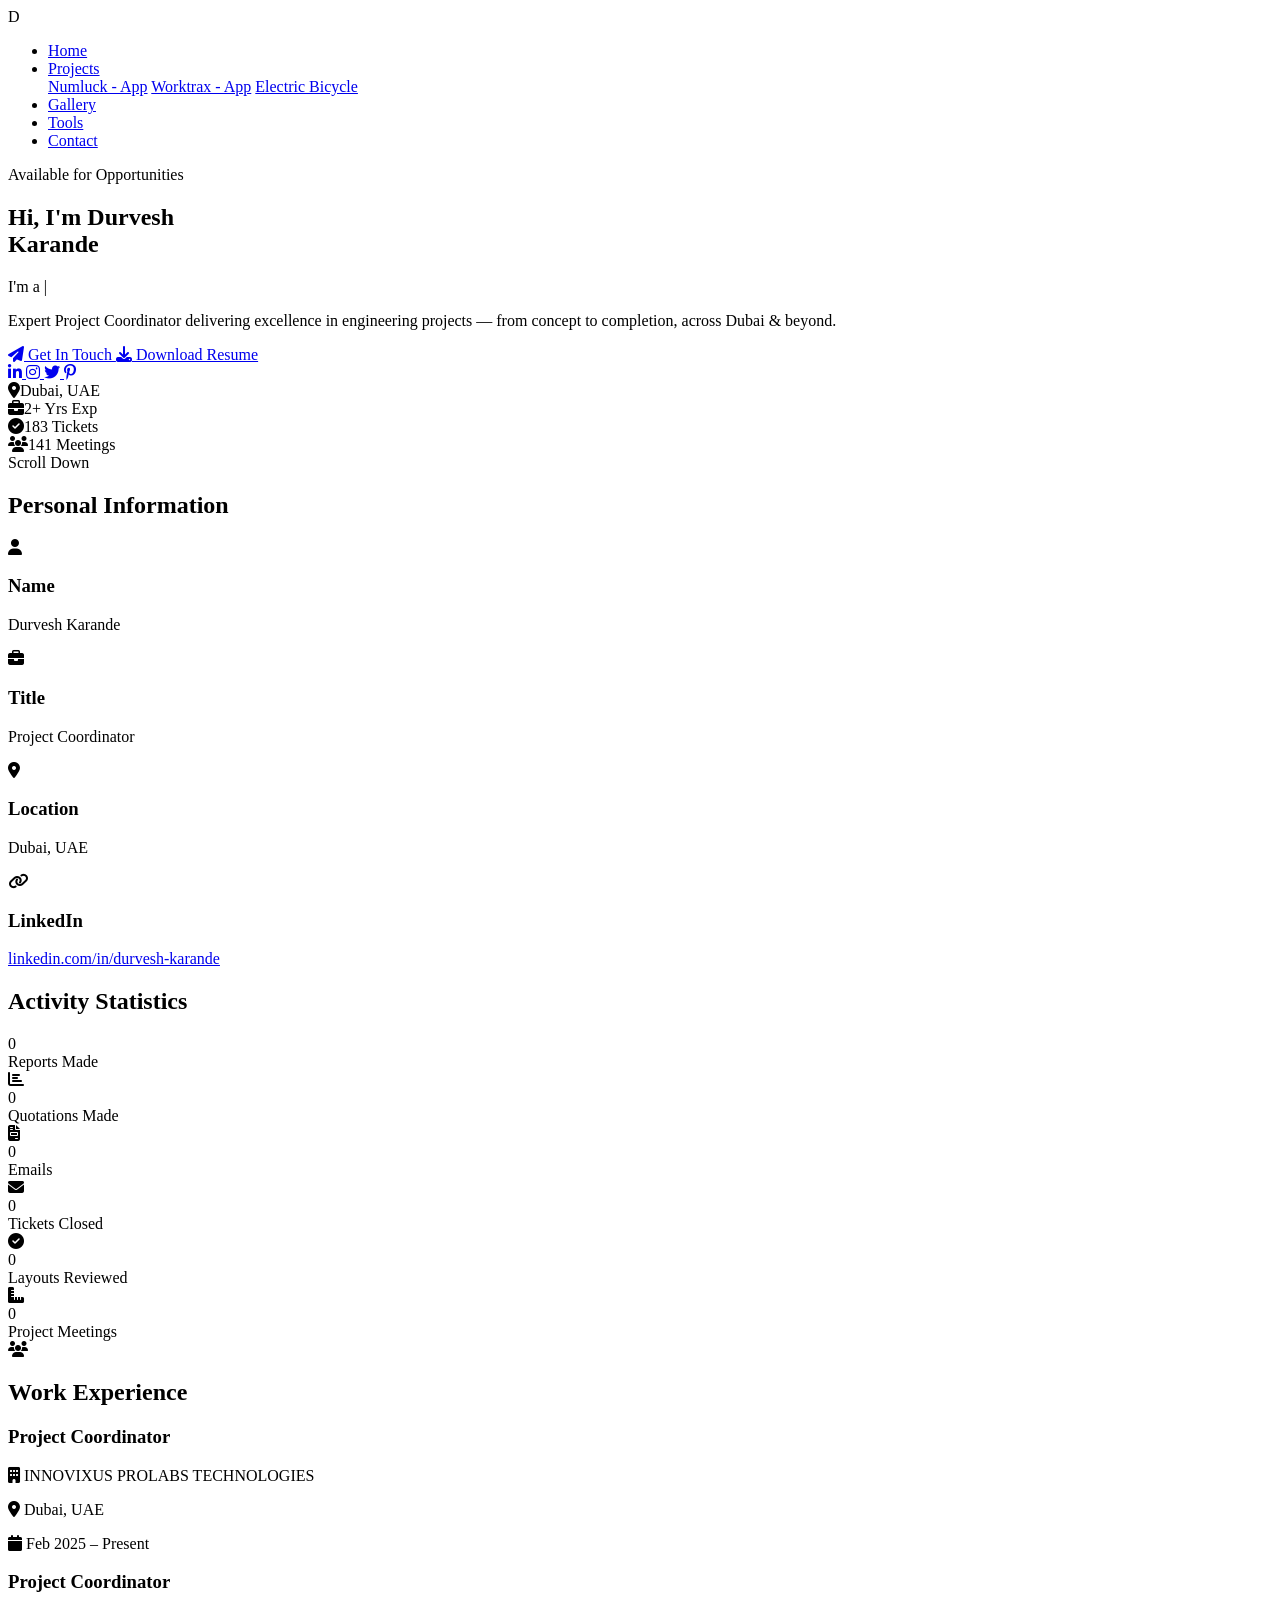
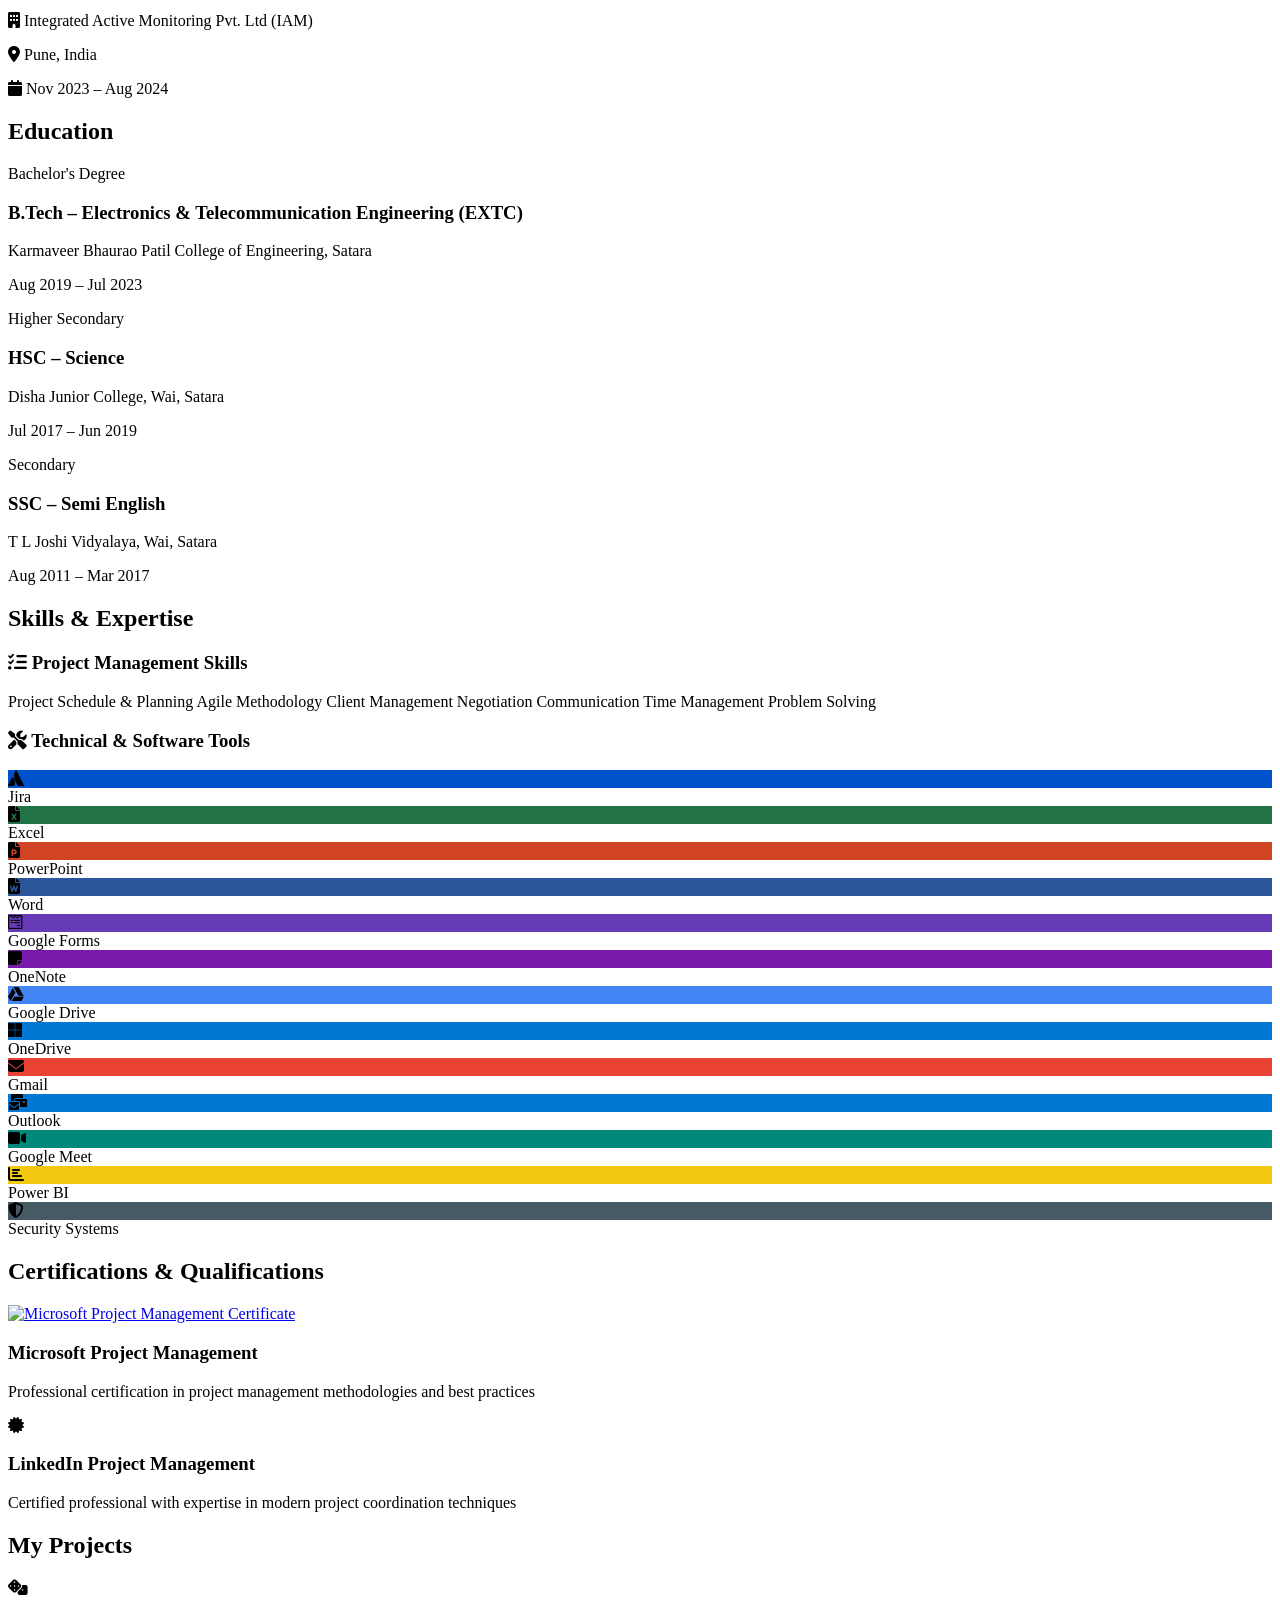
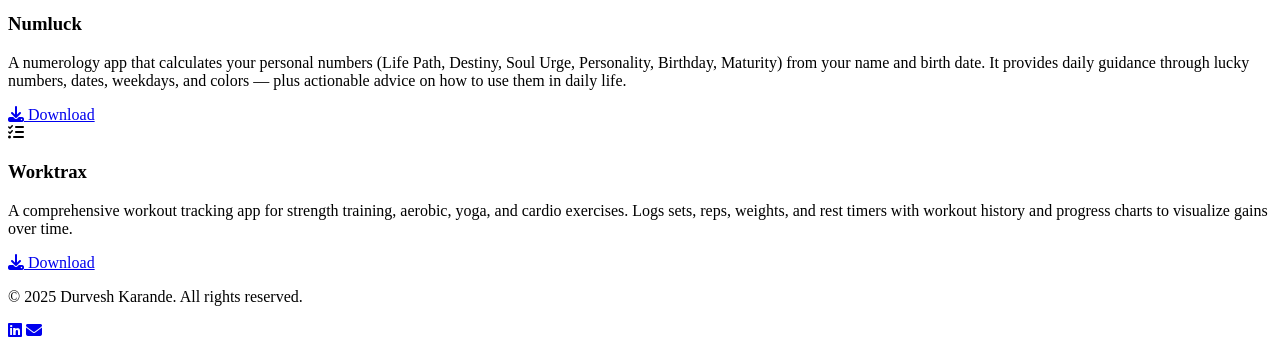
==== index.html @ 73a29706 "Add Electric Bicycle project to Projects menu - Added new Electric Bicycle tab to Projects dropdown " ====
<!DOCTYPE html>
<html lang="en">
<head>
    <meta charset="UTF-8">
    <meta name="viewport" content="width=device-width, initial-scale=1.0">
    <title>Durvesh Karande - Project Coordinator Portfolio</title>
    <link rel="stylesheet" href="css/style.css">
    <link rel="stylesheet" href="https://cdnjs.cloudflare.com/ajax/libs/font-awesome/6.4.0/css/all.min.css">
</head>
<body>
    <!-- Navigation Bar -->
    <nav class="navbar">
        <div class="nav-container">
            <div class="logo">
                <span class="logo-icon">D</span>
            </div>
            <ul class="nav-menu">
                <li class="nav-item">
                    <a href="index.html" class="nav-link active">Home</a>
                </li>
                <li class="nav-item dropdown">
                    <a href="https://durvesh-karande.github.io/Worktrax/" class="nav-link">Projects</a>
                    <div class="dropdown-content">
                        <a href="https://durvesh-karande.github.io/Numluck/">Numluck - App</a>
                        <a href="https://durvesh-karande.github.io/Worktrax/">Worktrax - App</a>
                        <a href="https://durvesh-karande.github.io/Electric-Bicycle/">Electric Bicycle</a>
                    </div>
                </li>
                <li class="nav-item">
                    <a href="gallery.html" class="nav-link">Gallery</a>
                </li>
                <li class="nav-item">
                    <a href="https://durvesh-karande.github.io/Tools-for-Fools/" class="nav-link" target="_blank" rel="noopener noreferrer">Tools</a>
                </li>
                <li class="nav-item">
                    <a href="contact.html" class="nav-link">Contact</a>
                </li>
            </ul>
            <div class="hamburger">
                <span></span>
                <span></span>
                <span></span>
            </div>
        </div>
    </nav>

    <!-- Hero Section -->
    <section class="hero">
        <!-- Animated background -->
        <div class="hero-bg">
            <div class="hero-blob blob-1"></div>
            <div class="hero-blob blob-2"></div>
            <div class="hero-blob blob-3"></div>
            <div class="hero-grid-overlay"></div>
        </div>

        <div class="hero-container">

            <!-- LEFT: Text Content -->
            <div class="hero-left">
                <div class="hero-available">
                    <span class="avail-dot"></span>
                    Available for Opportunities
                </div>

                <h1 class="hero-title">
                    <span class="hero-hi">Hi, I'm</span>
                    <span class="hero-name">Durvesh<br>Karande</span>
                </h1>

                <div class="hero-role-wrap">
                    <span class="role-prefix">I'm a </span>
                    <span class="hero-typed" id="heroTyped"></span><span class="hero-cursor">|</span>
                </div>

                <p class="hero-bio">Expert Project Coordinator delivering excellence in engineering projects — from concept to completion, across Dubai & beyond.</p>

                <div class="hero-buttons">
                    <a href="contact.html" class="btn btn-primary">
                        <i class="fas fa-paper-plane"></i> Get In Touch
                    </a>
                    <a href="images/Qulification Documents/Resume - Durvesh Karande .pdf" download class="btn btn-resume">
                        <i class="fas fa-download"></i> Download Resume
                    </a>
                </div>

                <div class="hero-social">
                    <a href="https://linkedin.com/in/durvesh-karande" target="_blank" class="hero-social-icon linkedin" title="LinkedIn">
                        <i class="fab fa-linkedin-in"></i>
                    </a>
                    <a href="https://www.instagram.com/durveshxo" target="_blank" rel="noopener noreferrer" class="hero-social-icon instagram" title="Instagram">
                        <i class="fab fa-instagram"></i>
                    </a>
                    <a href="https://x.com/Durvesh_23" target="_blank" rel="noopener noreferrer" class="hero-social-icon twitter" title="Twitter / X">
                        <i class="fab fa-twitter"></i>
                    </a>
                    <a href="https://in.pinterest.com/durveshkarande_23/" target="_blank" rel="noopener noreferrer" class="hero-social-icon pinterest" title="Pinterest">
                        <i class="fab fa-pinterest-p"></i>
                    </a>
                </div>
            </div>

        </div>

        <!-- Rings + floating stats in top-right corner -->
        <div class="hero-corner-widget">
            <div class="hero-visual">
                <div class="ring ring-1"></div>
                <div class="ring ring-2"></div>
                <div class="hcs-item hcs-top"><i class="fas fa-map-marker-alt"></i><span>Dubai, UAE</span></div>
                <div class="hcs-item hcs-right"><i class="fas fa-briefcase"></i><span>2+ Yrs Exp</span></div>
                <div class="hcs-item hcs-bottom"><i class="fas fa-check-circle"></i><span>183 Tickets</span></div>
                <div class="hcs-item hcs-left"><i class="fas fa-users"></i><span>141 Meetings</span></div>
            </div>
        </div>

        <!-- Scroll hint -->
        <div class="hero-scroll">
            <span>Scroll Down</span>
            <div class="scroll-line"></div>
        </div>
    </section>

    <!-- Personal Info Section -->
    <section class="section personal-info">
        <div class="container">
            <h2 class="section-title">Personal Information</h2>
            <div class="info-grid">
                <div class="info-card">
                    <div class="info-icon">
                        <i class="fas fa-user"></i>
                    </div>
                    <h3>Name</h3>
                    <p>Durvesh Karande</p>
                </div>
                <div class="info-card">
                    <div class="info-icon">
                        <i class="fas fa-briefcase"></i>
                    </div>
                    <h3>Title</h3>
                    <p>Project Coordinator</p>
                </div>
                <div class="info-card">
                    <div class="info-icon">
                        <i class="fas fa-map-marker-alt"></i>
                    </div>
                    <h3>Location</h3>
                    <p>Dubai, UAE</p>
                </div>
                <div class="info-card">
                    <div class="info-icon">
                        <i class="fas fa-link"></i>
                    </div>
                    <h3>LinkedIn</h3>
                    <a href="https://linkedin.com/in/durvesh-karande" target="_blank">linkedin.com/in/durvesh-karande</a>
                </div>
            </div>
        </div>
    </section>

    <!-- Activity Stats Section -->
    <section class="section activity-stats">
        <div class="container">
            <h2 class="section-title">Activity Statistics</h2>
            <div class="stats-grid">
                <div class="stat-card">
                    <div class="stat-number" data-target="43">0</div>
                    <div class="stat-label">Reports Made</div>
                    <div class="stat-icon"><i class="fas fa-chart-bar"></i></div>
                </div>
                <div class="stat-card">
                    <div class="stat-number" data-target="55">0</div>
                    <div class="stat-label">Quotations Made</div>
                    <div class="stat-icon"><i class="fas fa-file-invoice"></i></div>
                </div>
                <div class="stat-card">
                    <div class="stat-number" data-target="210">0</div>
                    <div class="stat-label">Emails</div>
                    <div class="stat-icon"><i class="fas fa-envelope"></i></div>
                </div>
                <div class="stat-card">
                    <div class="stat-number" data-target="183">0</div>
                    <div class="stat-label">Tickets Closed</div>
                    <div class="stat-icon"><i class="fas fa-check-circle"></i></div>
                </div>
                <div class="stat-card">
                    <div class="stat-number" data-target="156">0</div>
                    <div class="stat-label">Layouts Reviewed</div>
                    <div class="stat-icon"><i class="fas fa-ruler-combined"></i></div>
                </div>
                <div class="stat-card">
                    <div class="stat-number" data-target="141">0</div>
                    <div class="stat-label">Project Meetings</div>
                    <div class="stat-icon"><i class="fas fa-users"></i></div>
                </div>
            </div>
        </div>
    </section>

    <!-- Work Experience Section -->
    <section class="section work-experience">
        <div class="container">
            <h2 class="section-title">Work Experience</h2>
            <div class="timeline">
                <div class="timeline-item">
                    <div class="timeline-marker"></div>
                    <div class="timeline-content">
                        <h3>Project Coordinator</h3>
                        <p class="company"><i class="fas fa-building"></i> INNOVIXUS PROLABS TECHNOLOGIES</p>
                        <p class="location"><i class="fas fa-map-marker-alt"></i> Dubai, UAE</p>
                        <p class="duration"><i class="fas fa-calendar"></i> Feb 2025 – Present</p>
                    </div>
                </div>
                <div class="timeline-item">
                    <div class="timeline-marker"></div>
                    <div class="timeline-content">
                        <h3>Project Coordinator</h3>
                        <p class="company"><i class="fas fa-building"></i> Integrated Active Monitoring Pvt. Ltd (IAM)</p>
                        <p class="location"><i class="fas fa-map-marker-alt"></i> Pune, India</p>
                        <p class="duration"><i class="fas fa-calendar"></i> Nov 2023 – Aug 2024</p>
                    </div>
                </div>
            </div>
        </div>
    </section>

    <!-- Education Section -->
    <section class="section education">
        <div class="container">
            <h2 class="section-title">Education</h2>
            <div class="education-grid">
                <div class="education-card">
                    <div class="education-level">Bachelor's Degree</div>
                    <h3>B.Tech – Electronics & Telecommunication Engineering (EXTC)</h3>
                    <p class="institution">Karmaveer Bhaurao Patil College of Engineering, Satara</p>
                    <p class="period">Aug 2019 – Jul 2023</p>
                </div>
                <div class="education-card">
                    <div class="education-level">Higher Secondary</div>
                    <h3>HSC – Science</h3>
                    <p class="institution">Disha Junior College, Wai, Satara</p>
                    <p class="period">Jul 2017 – Jun 2019</p>
                </div>
                <div class="education-card">
                    <div class="education-level">Secondary</div>
                    <h3>SSC – Semi English</h3>
                    <p class="institution">T L Joshi Vidyalaya, Wai, Satara</p>
                    <p class="period">Aug 2011 – Mar 2017</p>
                </div>
            </div>
        </div>
    </section>

    <!-- Skills Section -->
    <section class="section skills">
        <div class="container">
            <h2 class="section-title">Skills & Expertise</h2>

            <div class="skills-container">
                <div class="skill-category">
                    <h3><i class="fas fa-tasks"></i> Project Management Skills</h3>
                    <div class="skill-tags">
                        <span class="skill-tag">Project Schedule & Planning</span>
                        <span class="skill-tag">Agile Methodology</span>
                        <span class="skill-tag">Client Management</span>
                        <span class="skill-tag">Negotiation</span>
                        <span class="skill-tag">Communication</span>
                        <span class="skill-tag">Time Management</span>
                        <span class="skill-tag">Problem Solving</span>
                    </div>
                </div>

                <div class="skill-category">
                    <h3><i class="fas fa-tools"></i> Technical & Software Tools</h3>
                    <div class="tools-icon-grid">
                        <div class="tool-icon-card">
                            <div class="tool-icon-wrap" style="background:#0052CC;">
                                <i class="fab fa-atlassian"></i>
                            </div>
                            <span>Jira</span>
                        </div>
                        <div class="tool-icon-card">
                            <div class="tool-icon-wrap" style="background:#217346;">
                                <i class="fas fa-file-excel"></i>
                            </div>
                            <span>Excel</span>
                        </div>
                        <div class="tool-icon-card">
                            <div class="tool-icon-wrap" style="background:#D04423;">
                                <i class="fas fa-file-powerpoint"></i>
                            </div>
                            <span>PowerPoint</span>
                        </div>
                        <div class="tool-icon-card">
                            <div class="tool-icon-wrap" style="background:#2B579A;">
                                <i class="fas fa-file-word"></i>
                            </div>
                            <span>Word</span>
                        </div>
                        <div class="tool-icon-card">
                            <div class="tool-icon-wrap" style="background:#673AB7;">
                                <i class="fab fa-wpforms"></i>
                            </div>
                            <span>Google Forms</span>
                        </div>
                        <div class="tool-icon-card">
                            <div class="tool-icon-wrap" style="background:#7719AA;">
                                <i class="fas fa-sticky-note"></i>
                            </div>
                            <span>OneNote</span>
                        </div>
                        <div class="tool-icon-card">
                            <div class="tool-icon-wrap" style="background:#4285F4;">
                                <i class="fab fa-google-drive"></i>
                            </div>
                            <span>Google Drive</span>
                        </div>
                        <div class="tool-icon-card">
                            <div class="tool-icon-wrap" style="background:#0078D4;">
                                <i class="fab fa-microsoft"></i>
                            </div>
                            <span>OneDrive</span>
                        </div>
                        <div class="tool-icon-card">
                            <div class="tool-icon-wrap" style="background:#EA4335;">
                                <i class="fas fa-envelope"></i>
                            </div>
                            <span>Gmail</span>
                        </div>
                        <div class="tool-icon-card">
                            <div class="tool-icon-wrap" style="background:#0078D4;">
                                <i class="fas fa-mail-bulk"></i>
                            </div>
                            <span>Outlook</span>
                        </div>
                        <div class="tool-icon-card">
                            <div class="tool-icon-wrap" style="background:#00897B;">
                                <i class="fas fa-video"></i>
                            </div>
                            <span>Google Meet</span>
                        </div>
                        <div class="tool-icon-card">
                            <div class="tool-icon-wrap" style="background:#F2C811;">
                                <i class="fas fa-chart-bar" style="color:#000;"></i>
                            </div>
                            <span>Power BI</span>
                        </div>
                        <div class="tool-icon-card">
                            <div class="tool-icon-wrap" style="background:#455A64;">
                                <i class="fas fa-shield-alt"></i>
                            </div>
                            <span>Security Systems</span>
                        </div>
                    </div>
                </div>
            </div>
        </div>
    </section>

    <!-- Certifications Section -->
    <section class="section certifications">
        <div class="container">
            <h2 class="section-title">Certifications & Qualifications</h2>
            <div class="certifications-grid">
                <div class="cert-card cert-card-img">
                    <a href="images/Qulification Documents/Project Certificate Clean.png" target="_blank" rel="noopener noreferrer">
                        <img src="images/Qulification Documents/Project Certificate Clean.png" alt="Microsoft Project Management Certificate" class="cert-image" />
                    </a>
                    <h3>Microsoft Project Management</h3>
                    <p>Professional certification in project management methodologies and best practices</p>
                </div>
                <div class="cert-card">
                    <div class="cert-icon">
                        <i class="fas fa-certificate"></i>
                    </div>
                    <h3>LinkedIn Project Management</h3>
                    <p>Certified professional with expertise in modern project coordination techniques</p>
                </div>
            </div>
        </div>
    </section>

    <!-- Projects Section -->
    <section class="section projects">
        <div class="container">
            <h2 class="section-title">My Projects</h2>
            <div class="projects-grid">
                <article class="project-card">
                    <div class="project-cover project-cover-numluck">
                        <img src="images/Projects/Numluck Icon.png" alt="Numluck app icon" class="project-cover-img" onerror="this.style.display='none'; this.nextElementSibling.style.display='block';">
                        <i class="fas fa-dice project-cover-icon" style="display:none;"></i>
                    </div>
                    <h3>Numluck</h3>
                    <p>A numerology app that calculates your personal numbers (Life Path, Destiny, Soul Urge, Personality, Birthday, Maturity) from your name and birth date. It provides daily guidance through lucky numbers, dates, weekdays, and colors — plus actionable advice on how to use them in daily life.</p>
                    <div class="project-actions">
                        <a href="#" class="project-action-btn" title="Download">
                            <i class="fas fa-download"></i>
                            <span>Download</span>
                        </a>
                    </div>
                </article>
                <article class="project-card">
                    <div class="project-cover project-cover-worktrax">
                        <i class="fas fa-tasks project-cover-icon"></i>
                    </div>
                    <h3>Worktrax</h3>
                    <p>A comprehensive workout tracking app for strength training, aerobic, yoga, and cardio exercises. Logs sets, reps, weights, and rest timers with workout history and progress charts to visualize gains over time.</p>
                    <div class="project-actions">
                        <a href="https://durvesh-karande.github.io/Worktrax/" target="_blank" rel="noopener noreferrer" class="project-action-btn" title="Download">
                            <i class="fas fa-download"></i>
                            <span>Download</span>
                        </a>
                    </div>
                </article>
            </div>
        </div>
    </section>

    <!-- Footer -->
    <footer class="footer">
        <div class="container">
            <p>&copy; 2025 Durvesh Karande. All rights reserved.</p>
            <div class="social-links">
                <a href="https://linkedin.com/in/durvesh-karande" target="_blank"><i class="fab fa-linkedin"></i></a>
                <a href="mailto:hello@durvesh.com"><i class="fas fa-envelope"></i></a>
            </div>
        </div>
    </footer>

    <script src="js/script.js"></script>
</body>
</html>
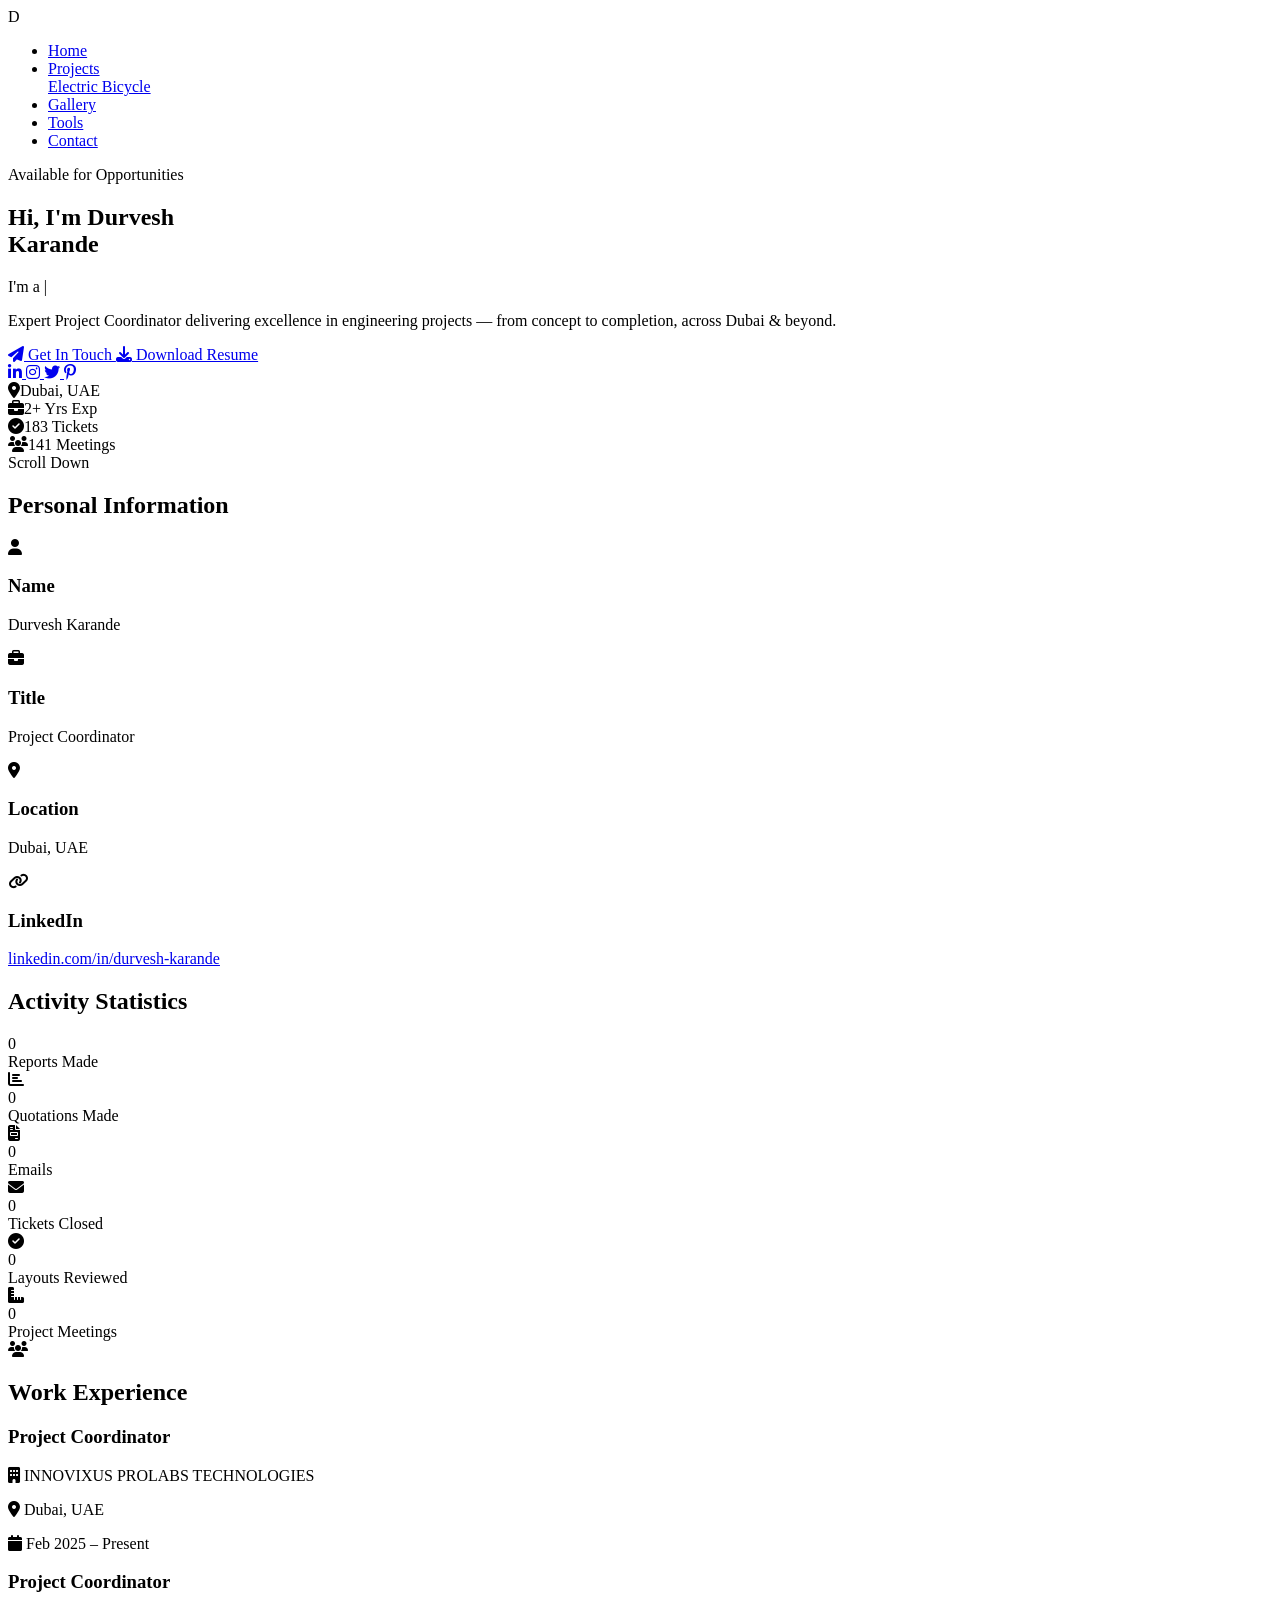
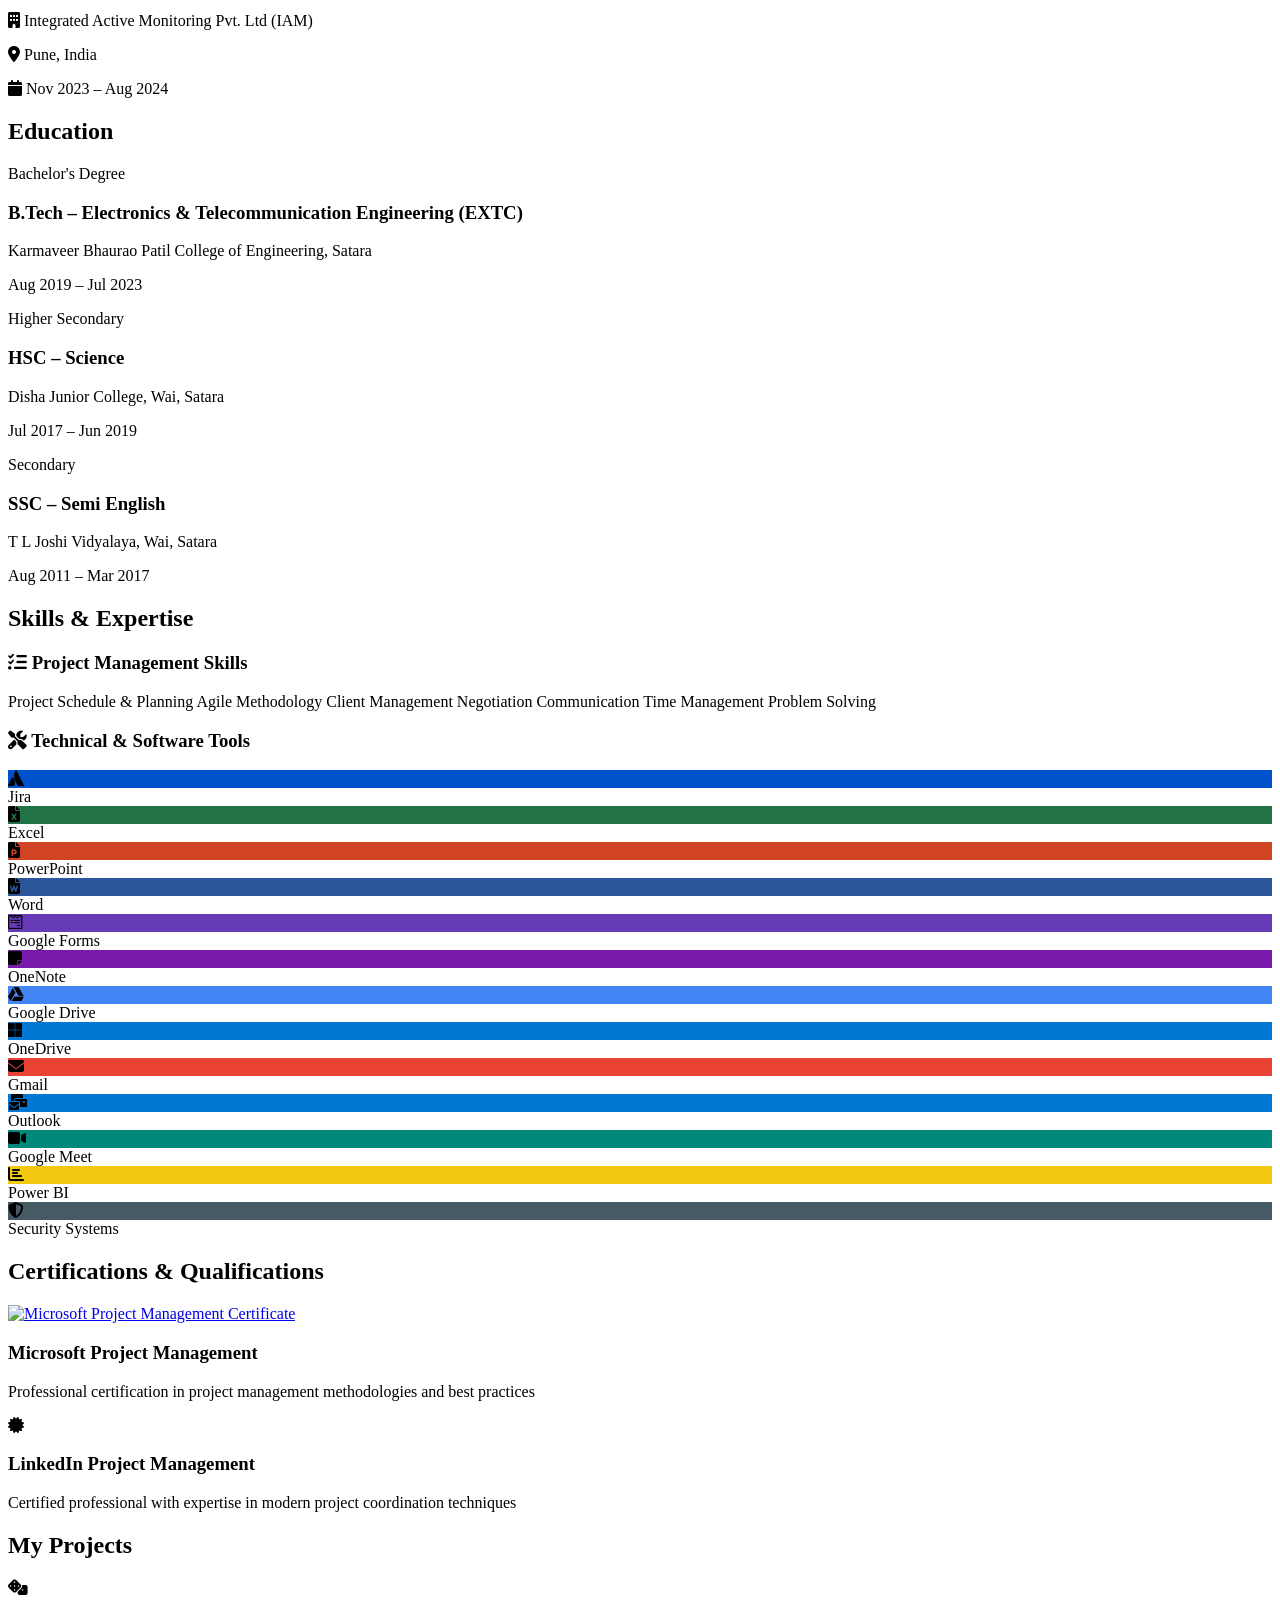
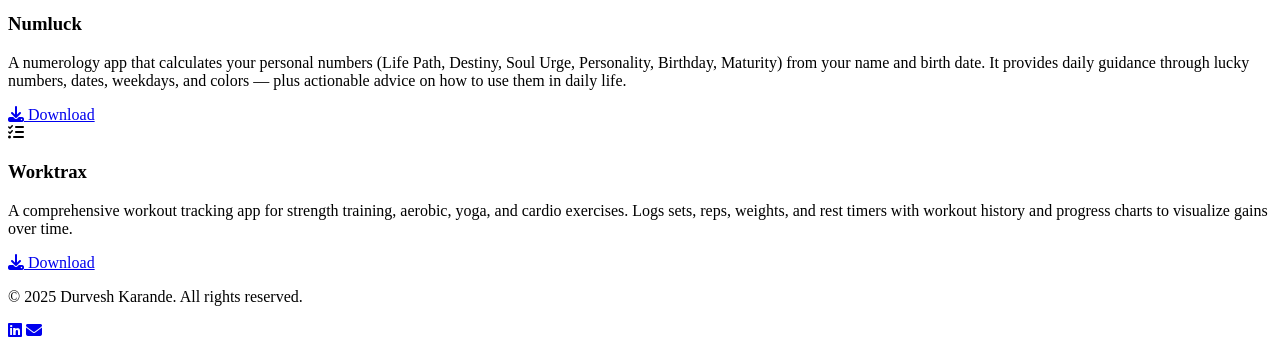
==== commit 10e3467a: "Remove Numluck and Worktrax from Projects menu - Removed Numluck - App tab from Projects dropdown - " ====
--- a/index.html
+++ b/index.html
@@ -21,8 +21,6 @@
                 <li class="nav-item dropdown">
                     <a href="https://durvesh-karande.github.io/Worktrax/" class="nav-link">Projects</a>
                     <div class="dropdown-content">
-                        <a href="https://durvesh-karande.github.io/Numluck/">Numluck - App</a>
-                        <a href="https://durvesh-karande.github.io/Worktrax/">Worktrax - App</a>
                         <a href="https://durvesh-karande.github.io/Electric-Bicycle/">Electric Bicycle</a>
                     </div>
                 </li>
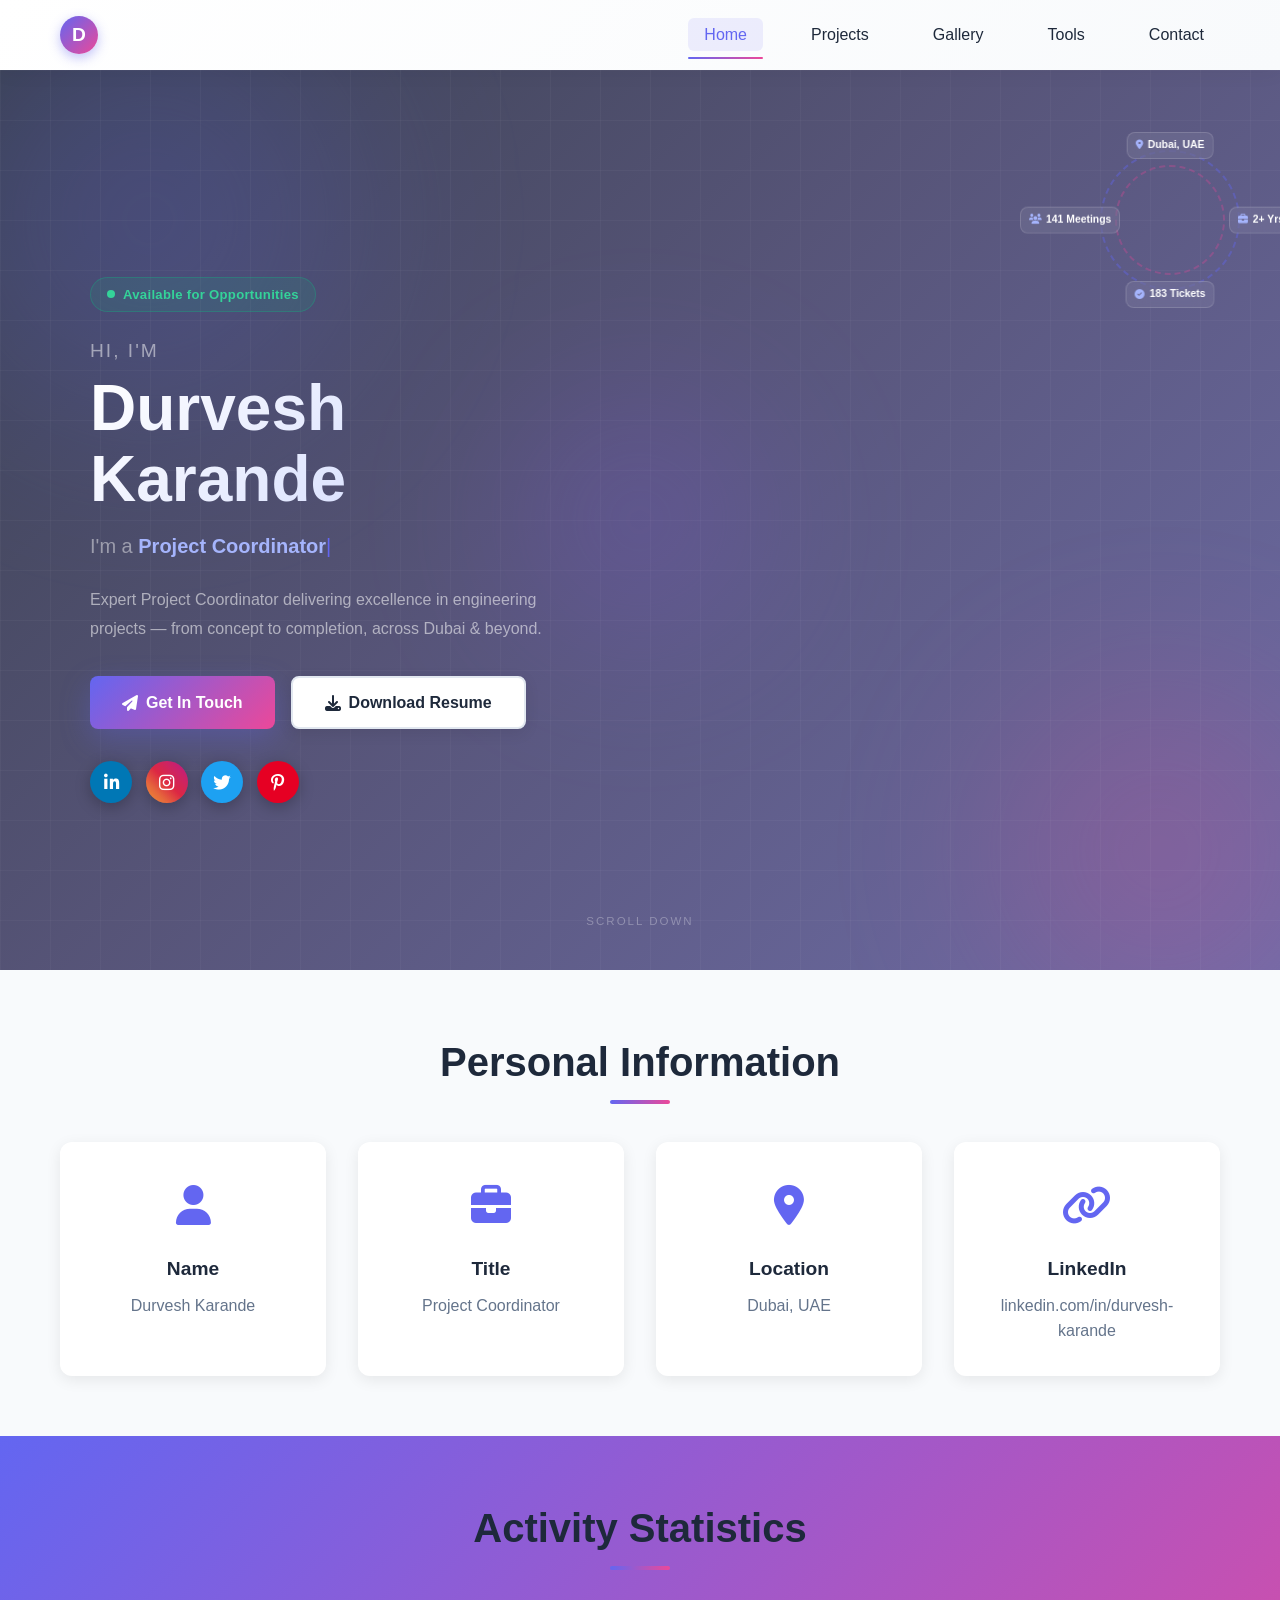
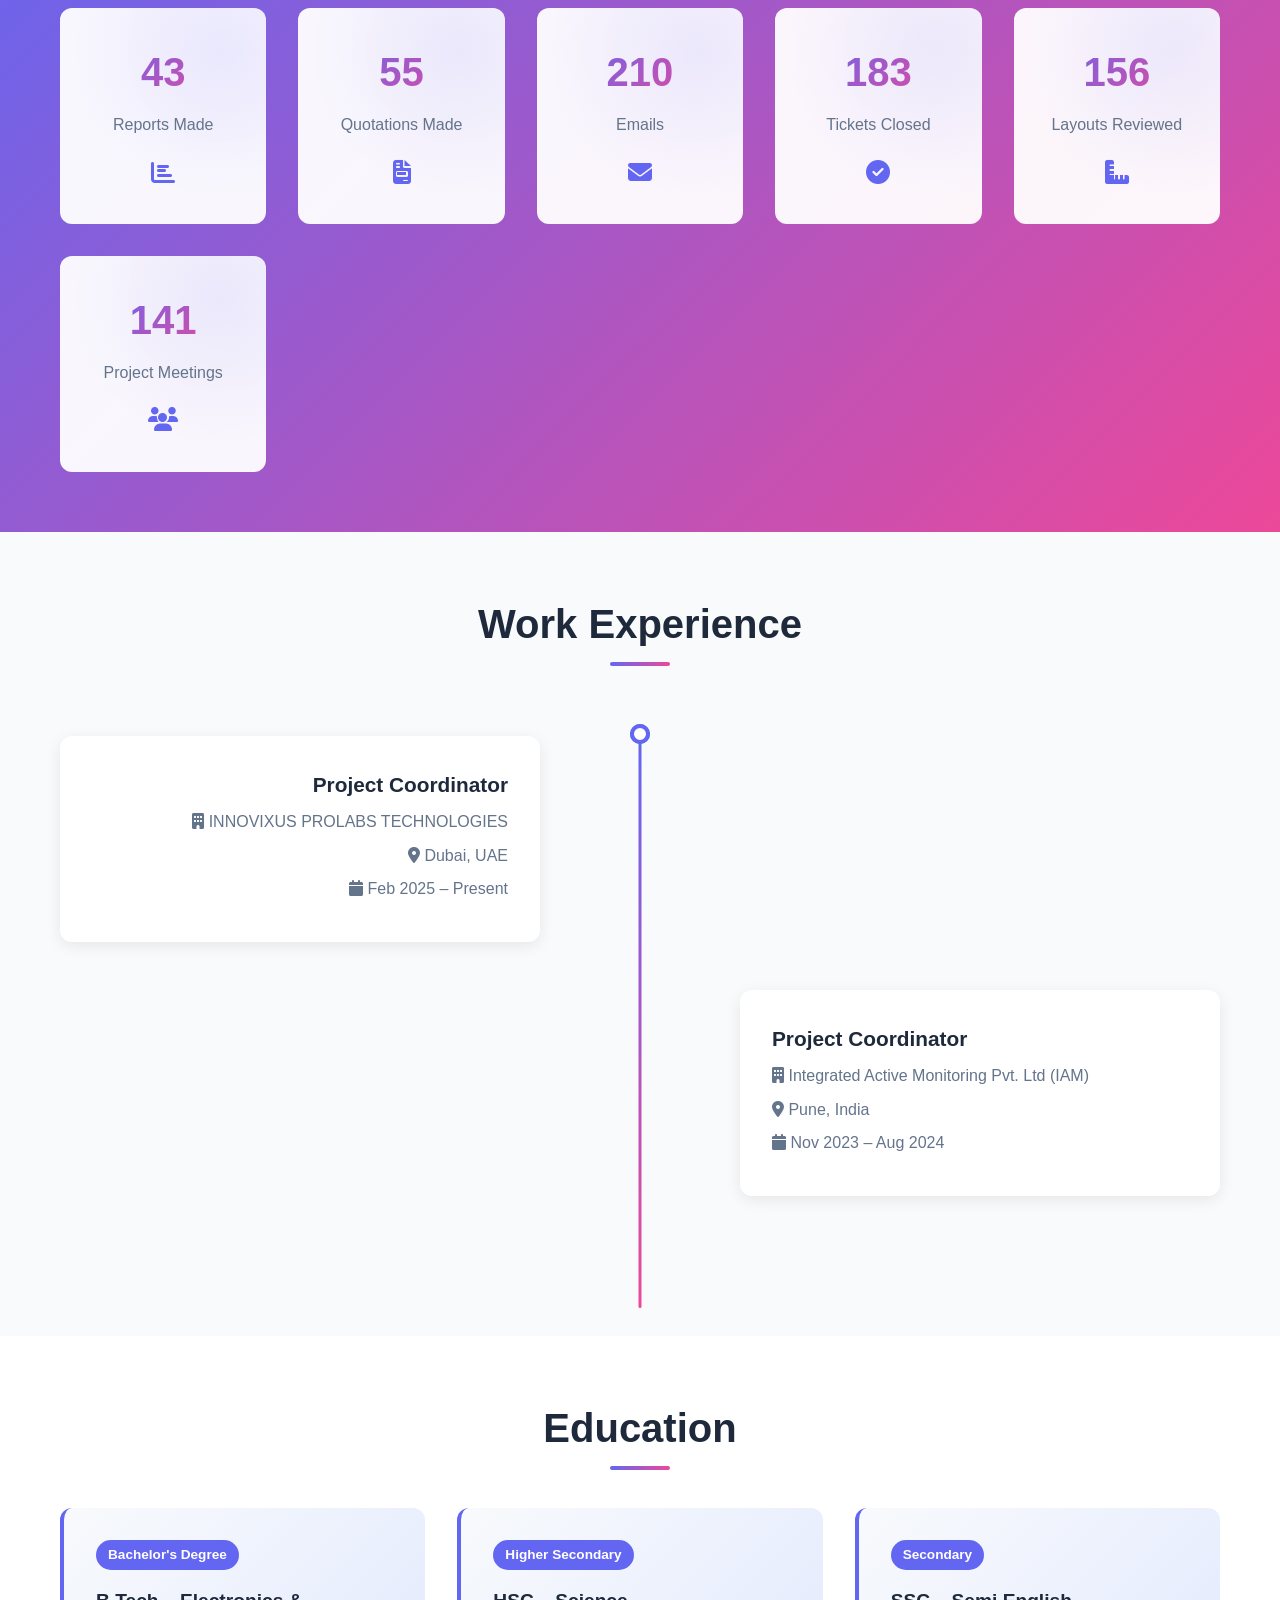
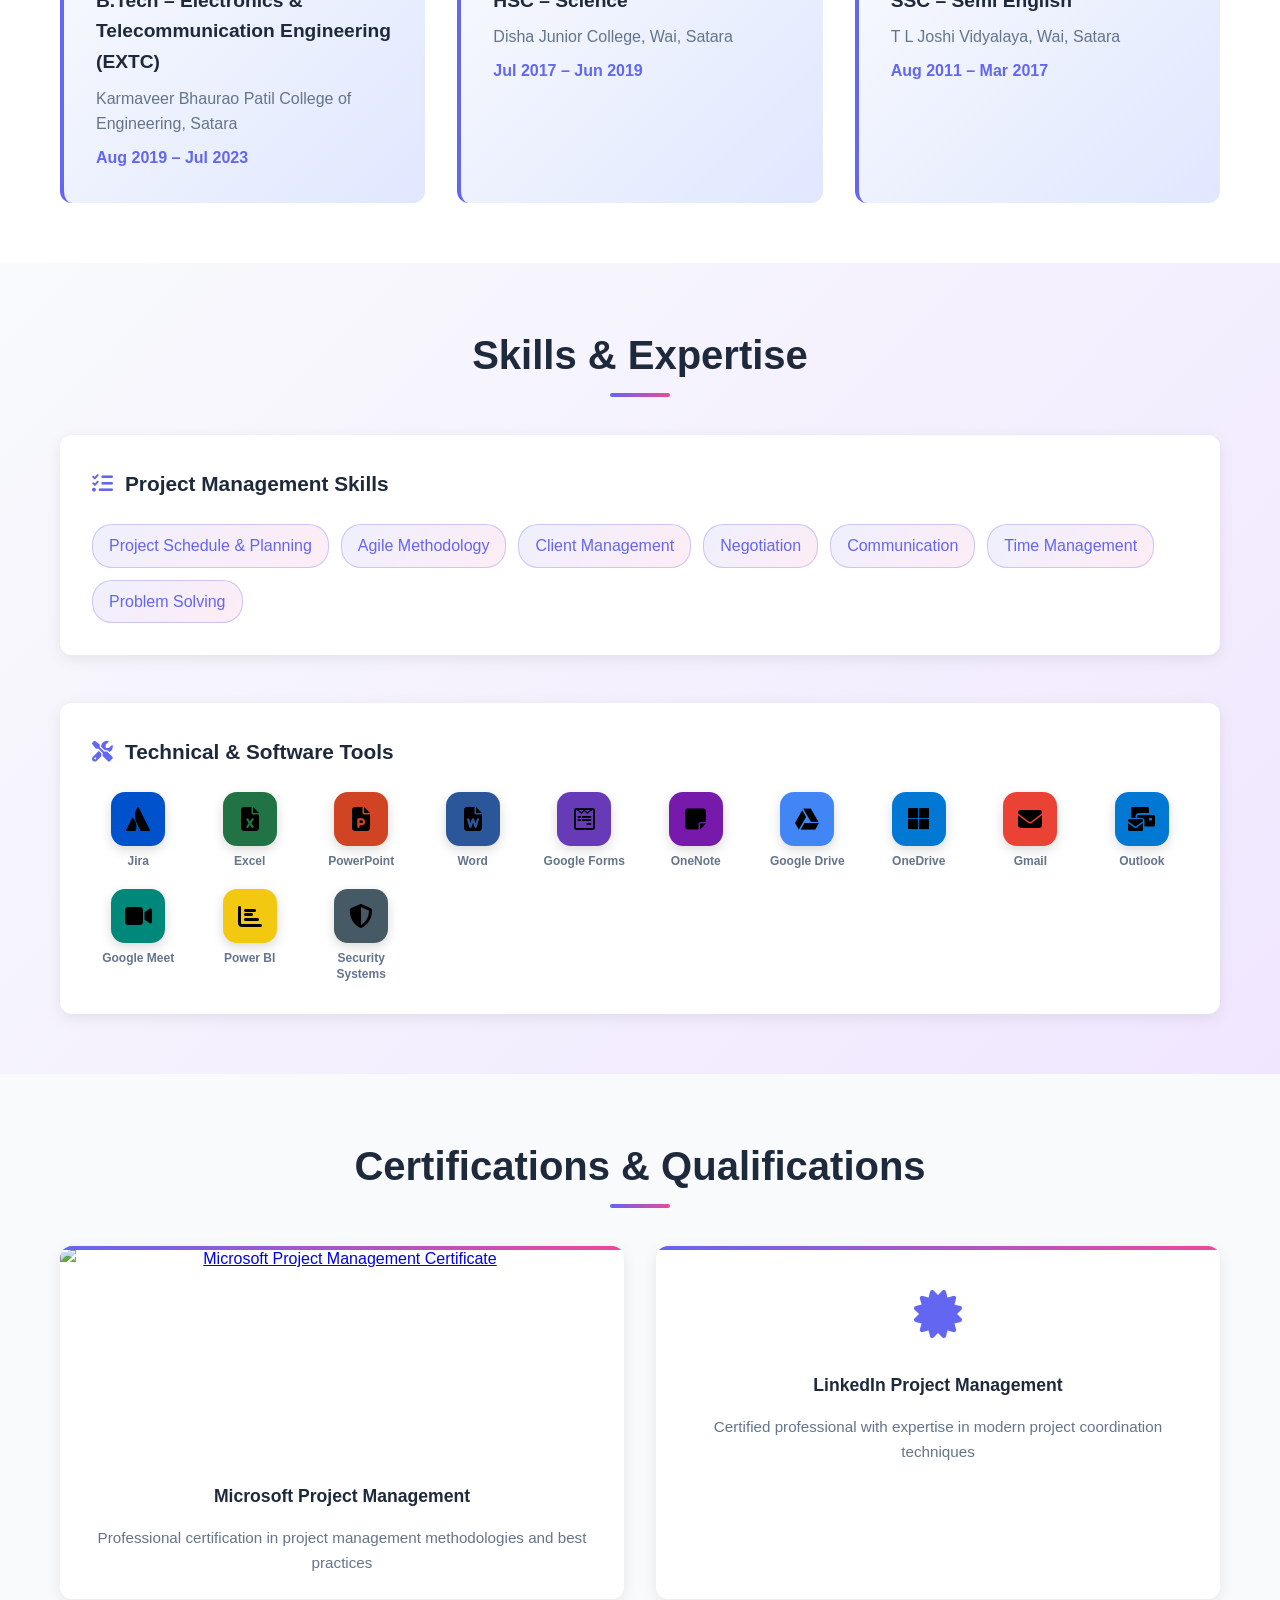
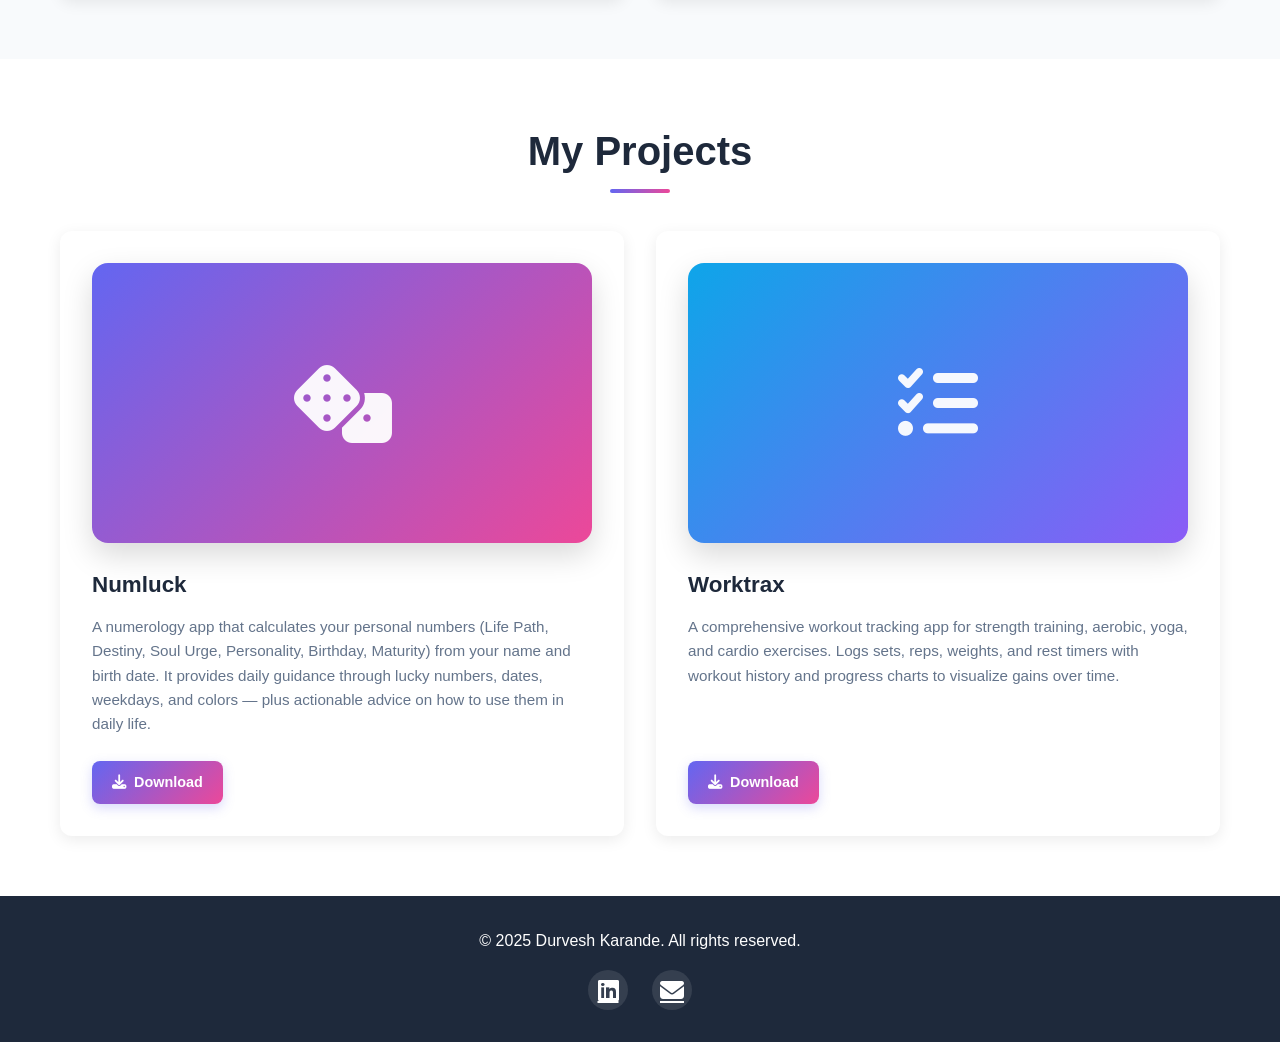
==== commit 4e4b8715: "Add 3D scroll animation to Activity Statistics cards Cards now flip into view with staggered timing " ====
--- a/index.html
+++ b/index.html
@@ -4,7 +4,7 @@
     <meta charset="UTF-8">
     <meta name="viewport" content="width=device-width, initial-scale=1.0">
     <title>Durvesh Karande - Project Coordinator Portfolio</title>
-    <link rel="stylesheet" href="css/style.css">
+    <link rel="stylesheet" href="css/style.css?v=3d-anim">
     <link rel="stylesheet" href="https://cdnjs.cloudflare.com/ajax/libs/font-awesome/6.4.0/css/all.min.css">
 </head>
 <body>
@@ -162,32 +162,32 @@
             <h2 class="section-title">Activity Statistics</h2>
             <div class="stats-grid">
                 <div class="stat-card">
-                    <div class="stat-number" data-target="43">0</div>
+                    <div class="stat-number" data-target="43">43</div>
                     <div class="stat-label">Reports Made</div>
                     <div class="stat-icon"><i class="fas fa-chart-bar"></i></div>
                 </div>
                 <div class="stat-card">
-                    <div class="stat-number" data-target="55">0</div>
+                    <div class="stat-number" data-target="55">55</div>
                     <div class="stat-label">Quotations Made</div>
                     <div class="stat-icon"><i class="fas fa-file-invoice"></i></div>
                 </div>
                 <div class="stat-card">
-                    <div class="stat-number" data-target="210">0</div>
+                    <div class="stat-number" data-target="210">210</div>
                     <div class="stat-label">Emails</div>
                     <div class="stat-icon"><i class="fas fa-envelope"></i></div>
                 </div>
                 <div class="stat-card">
-                    <div class="stat-number" data-target="183">0</div>
+                    <div class="stat-number" data-target="183">183</div>
                     <div class="stat-label">Tickets Closed</div>
                     <div class="stat-icon"><i class="fas fa-check-circle"></i></div>
                 </div>
                 <div class="stat-card">
-                    <div class="stat-number" data-target="156">0</div>
+                    <div class="stat-number" data-target="156">156</div>
                     <div class="stat-label">Layouts Reviewed</div>
                     <div class="stat-icon"><i class="fas fa-ruler-combined"></i></div>
                 </div>
                 <div class="stat-card">
-                    <div class="stat-number" data-target="141">0</div>
+                    <div class="stat-number" data-target="141">141</div>
                     <div class="stat-label">Project Meetings</div>
                     <div class="stat-icon"><i class="fas fa-users"></i></div>
                 </div>
@@ -425,6 +425,6 @@
         </div>
     </footer>
 
-    <script src="js/script.js"></script>
+    <script src="js/script.js?v=3d-anim"></script>
 </body>
 </html>
--- a/css/style.css
+++ b/css/style.css
@@ -0,0 +1,1923 @@
+/* ===== Root Variables ===== */
+:root {
+    --primary-color: #6366f1;
+    --secondary-color: #ec4899;
+    --dark-bg: #0f172a;
+    --light-bg: #f8fafc;
+    --text-dark: #1e293b;
+    --text-light: #64748b;
+    --border-color: #e2e8f0;
+    --success-color: #10b981;
+    --transition: all 0.3s ease;
+}
+
+/* ===== Global Styles ===== */
+* {
+    margin: 0;
+    padding: 0;
+    box-sizing: border-box;
+}
+
+html {
+    scroll-behavior: smooth;
+}
+
+body {
+    font-family: 'Segoe UI', Tahoma, Geneva, Verdana, sans-serif;
+    color: var(--text-dark);
+    background-color: #fff;
+    line-height: 1.6;
+    overflow-x: hidden;
+}
+
+.container {
+    max-width: 1200px;
+    margin: 0 auto;
+    padding: 0 20px;
+}
+
+/* ===== Navigation Bar ===== */
+.navbar {
+    position: sticky;
+    top: 0;
+    background: linear-gradient(135deg, #ffffff 0%, #f8fafc 100%);
+    backdrop-filter: blur(10px);
+    box-shadow: 0 2px 20px rgba(0, 0, 0, 0.05);
+    z-index: 1000;
+    padding: 1rem 0;
+}
+
+.nav-container {
+    max-width: 1200px;
+    margin: 0 auto;
+    padding: 0 20px;
+    display: flex;
+    justify-content: space-between;
+    align-items: center;
+}
+
+.logo {
+    font-size: 1.4rem;
+    font-weight: 700;
+    background: linear-gradient(135deg, var(--primary-color), var(--secondary-color));
+    -webkit-background-clip: text;
+    -webkit-text-fill-color: transparent;
+    background-clip: text;
+    display: flex;
+    align-items: center;
+    gap: 10px;
+}
+
+.logo-icon {
+    width: 38px;
+    height: 38px;
+    background: linear-gradient(135deg, var(--primary-color), var(--secondary-color));
+    border-radius: 50%;
+    display: flex;
+    align-items: center;
+    justify-content: center;
+    font-size: 1.2rem;
+    font-weight: 800;
+    color: white;
+    -webkit-text-fill-color: white;
+    flex-shrink: 0;
+    box-shadow: 0 4px 12px rgba(99, 102, 241, 0.4);
+}
+
+.nav-menu {
+    display: flex;
+    list-style: none;
+    gap: 2rem;
+    align-items: center;
+}
+
+.nav-item {
+    position: relative;
+}
+
+.nav-link {
+    text-decoration: none;
+    color: var(--text-dark);
+    font-weight: 500;
+    padding: 0.5rem 1rem;
+    border-radius: 6px;
+    transition: var(--transition);
+    position: relative;
+}
+
+.nav-link:hover,
+.nav-link.active {
+    color: var(--primary-color);
+    background-color: rgba(99, 102, 241, 0.1);
+}
+
+.nav-link.active::after {
+    content: '';
+    position: absolute;
+    bottom: -8px;
+    left: 0;
+    right: 0;
+    height: 2px;
+    background: linear-gradient(90deg, var(--primary-color), var(--secondary-color));
+    border-radius: 2px;
+}
+
+/* Dropdown Menu */
+.dropdown {
+    position: relative;
+}
+
+.dropdown-content {
+    display: none;
+    position: absolute;
+    background-color: white;
+    min-width: 200px;
+    box-shadow: 0 8px 32px rgba(0, 0, 0, 0.1);
+    padding: 0.5rem 0;
+    border-radius: 8px;
+    top: 100%;
+    left: 0;
+    border-top: 3px solid var(--primary-color);
+    animation: slideDown 0.3s ease;
+}
+
+@keyframes slideDown {
+    from {
+        opacity: 0;
+        transform: translateY(-10px);
+    }
+    to {
+        opacity: 1;
+        transform: translateY(0);
+    }
+}
+
+.dropdown:hover .dropdown-content {
+    display: block;
+}
+
+.dropdown-content a {
+    color: var(--text-dark);
+    padding: 0.75rem 1.5rem;
+    text-decoration: none;
+    display: block;
+    transition: var(--transition);
+    border-left: 3px solid transparent;
+}
+
+.dropdown-content a:hover {
+    background-color: rgba(99, 102, 241, 0.1);
+    border-left-color: var(--primary-color);
+    padding-left: 2rem;
+}
+
+.hamburger {
+    display: none;
+    flex-direction: column;
+    cursor: pointer;
+}
+
+.hamburger span {
+    width: 25px;
+    height: 3px;
+    background-color: var(--text-dark);
+    margin: 5px 0;
+    border-radius: 3px;
+    transition: var(--transition);
+}
+
+/* ===== Hero Section ===== */
+@keyframes fadeInUp {
+    from { opacity: 0; transform: translateY(30px); }
+    to   { opacity: 1; transform: translateY(0); }
+}
+@keyframes fadeInLeft {
+    from { opacity: 0; transform: translateX(-40px); }
+    to   { opacity: 1; transform: translateX(0); }
+}
+@keyframes fadeInRight {
+    from { opacity: 0; transform: translateX(40px); }
+    to   { opacity: 1; transform: translateX(0); }
+}
+@keyframes slideInRight {
+    from { opacity: 0; transform: translateX(-50px); }
+    to   { opacity: 1; transform: translateX(0); }
+}
+@keyframes slideInLeft {
+    from { opacity: 0; transform: translateX(50px); }
+    to   { opacity: 1; transform: translateX(0); }
+}
+@keyframes blobFloat {
+    0%, 100% { transform: translate(0, 0) scale(1); }
+    33%       { transform: translate(30px, -30px) scale(1.05); }
+    66%       { transform: translate(-20px, 20px) scale(0.95); }
+}
+@keyframes rotateSlow {
+    from { transform: rotate(0deg); }
+    to   { transform: rotate(360deg); }
+}
+@keyframes rotateSlowReverse {
+    from { transform: rotate(0deg); }
+    to   { transform: rotate(-360deg); }
+}
+@keyframes floatCard {
+    0%, 100% { transform: translateY(0); }
+    50%       { transform: translateY(-8px); }
+}
+@keyframes cursorBlink {
+    0%, 100% { opacity: 1; }
+    50%       { opacity: 0; }
+}
+@keyframes scrollPulse {
+    0%, 100% { height: 0; opacity: 1; }
+    100%      { height: 40px; opacity: 0; }
+}
+@keyframes availPulse {
+    0%, 100% { transform: scale(1); opacity: 1; }
+    50%       { transform: scale(1.6); opacity: 0.4; }
+}
+
+.hero {
+    position: relative;
+    min-height: 100vh;
+    display: flex;
+    flex-direction: column;
+    align-items: center;
+    justify-content: center;
+    overflow: hidden;
+    background:
+        linear-gradient(135deg, rgba(15,23,42,0.82) 0%, rgba(30,27,75,0.75) 45%, rgba(49,46,129,0.70) 100%),
+        url('../images/Cover%20photo.jpg') 70% center / cover no-repeat;
+    padding: 100px 20px 60px;
+}
+
+/* Background blobs */
+.hero-bg {
+    position: absolute;
+    inset: 0;
+    pointer-events: none;
+    overflow: hidden;
+}
+.hero-blob {
+    position: absolute;
+    border-radius: 50%;
+    filter: blur(80px);
+    opacity: 0.25;
+}
+.blob-1 {
+    width: 500px; height: 500px;
+    background: radial-gradient(circle, #6366f1, transparent);
+    top: -100px; left: -100px;
+    animation: blobFloat 10s ease-in-out infinite;
+}
+.blob-2 {
+    width: 400px; height: 400px;
+    background: radial-gradient(circle, #ec4899, transparent);
+    bottom: -80px; right: -80px;
+    animation: blobFloat 13s ease-in-out infinite reverse;
+}
+.blob-3 {
+    width: 300px; height: 300px;
+    background: radial-gradient(circle, #8b5cf6, transparent);
+    top: 50%; left: 50%;
+    transform: translate(-50%, -50%);
+    animation: blobFloat 8s ease-in-out infinite 2s;
+}
+.hero-grid-overlay {
+    position: absolute; inset: 0;
+    background-image:
+        linear-gradient(rgba(255,255,255,0.03) 1px, transparent 1px),
+        linear-gradient(90deg, rgba(255,255,255,0.03) 1px, transparent 1px);
+    background-size: 50px 50px;
+}
+
+/* Main container */
+.hero-container {
+    position: relative;
+    z-index: 10;
+    display: flex;
+    align-items: center;
+    justify-content: center;
+    gap: 5rem;
+    max-width: 1100px;
+    width: 100%;
+}
+
+/* LEFT side */
+.hero-left {
+    flex: 1;
+    animation: fadeInLeft 0.9s ease both;
+}
+
+.hero-available {
+    display: inline-flex;
+    align-items: center;
+    gap: 0.5rem;
+    background: rgba(16,185,129,0.12);
+    border: 1px solid rgba(16,185,129,0.3);
+    color: #34d399;
+    font-size: 0.82rem;
+    font-weight: 600;
+    padding: 0.4rem 1rem;
+    border-radius: 50px;
+    margin-bottom: 1.5rem;
+    letter-spacing: 0.3px;
+}
+.avail-dot {
+    width: 8px; height: 8px;
+    background: #34d399;
+    border-radius: 50%;
+    animation: availPulse 2s ease-in-out infinite;
+}
+
+.hero-title {
+    margin-bottom: 1rem;
+}
+.hero-hi {
+    display: block;
+    font-size: 1.2rem;
+    font-weight: 500;
+    color: rgba(255,255,255,0.5);
+    letter-spacing: 2px;
+    text-transform: uppercase;
+    margin-bottom: 0.4rem;
+}
+.hero-name {
+    display: block;
+    font-size: 4rem;
+    font-weight: 800;
+    line-height: 1.1;
+    background: linear-gradient(135deg, #fff 0%, #c7d2fe 50%, #f0abfc 100%);
+    -webkit-background-clip: text;
+    -webkit-text-fill-color: transparent;
+    background-clip: text;
+}
+
+.hero-role-wrap {
+    font-size: 1.25rem;
+    color: rgba(255,255,255,0.6);
+    margin-bottom: 1.5rem;
+    font-weight: 400;
+}
+.role-prefix { color: rgba(255,255,255,0.45); }
+.hero-typed {
+    color: #a5b4fc;
+    font-weight: 700;
+}
+.hero-cursor {
+    color: #6366f1;
+    font-weight: 300;
+    animation: cursorBlink 0.8s step-end infinite;
+}
+
+.hero-bio {
+    font-size: 1rem;
+    color: rgba(255,255,255,0.55);
+    max-width: 480px;
+    line-height: 1.8;
+    margin-bottom: 2rem;
+}
+
+.hero-buttons {
+    display: flex;
+    gap: 1rem;
+    flex-wrap: wrap;
+    margin-bottom: 2rem;
+    animation: fadeInUp 0.8s ease 0.4s both;
+}
+
+.hero-social {
+    display: flex;
+    gap: 0.85rem;
+    animation: fadeInUp 0.8s ease 0.6s both;
+}
+.hero-social-icon {
+    width: 42px; height: 42px;
+    border-radius: 50%;
+    display: flex; align-items: center; justify-content: center;
+    font-size: 1.1rem;
+    color: white;
+    text-decoration: none;
+    transition: var(--transition);
+    box-shadow: 0 4px 15px rgba(0,0,0,0.25);
+}
+.hero-social-icon.linkedin  { background: #0077b5; }
+.hero-social-icon.instagram { background: linear-gradient(45deg,#f09433,#e6683c,#dc2743,#cc2366,#bc1888); }
+.hero-social-icon.twitter   { background: #1da1f2; }
+.hero-social-icon.pinterest { background: #e60023; }
+.hero-social-icon:hover     { transform: translateY(-5px) scale(1.1); box-shadow: 0 8px 25px rgba(0,0,0,0.3); }
+
+/* RIGHT side */
+.hero-right {
+    flex-shrink: 0;
+    animation: fadeInRight 0.9s ease 0.2s both;
+}
+
+.hero-visual {
+    position: relative;
+    width: 340px; height: 340px;
+    display: flex; align-items: center; justify-content: center;
+}
+.hero-corner-widget .hero-visual {
+    width: 140px; height: 140px;
+}
+
+/* Rotating rings */
+.ring {
+    position: absolute;
+    border-radius: 50%;
+    border: 2px dashed rgba(99,102,241,0.4);
+}
+.ring-1 {
+    width: 100%; height: 100%;
+    animation: rotateSlow 12s linear infinite;
+}
+.ring-2 {
+    width: 78%; height: 78%;
+    border-color: rgba(236,72,153,0.3);
+    animation: rotateSlowReverse 8s linear infinite;
+}
+
+/* Avatar */
+.hero-avatar {
+    width: 200px; height: 200px;
+    background: linear-gradient(135deg, #6366f1 0%, #8b5cf6 50%, #ec4899 100%);
+    border-radius: 50%;
+    display: flex; align-items: center; justify-content: center;
+    font-size: 100px;
+    color: rgba(255,255,255,0.9);
+    box-shadow:
+        0 0 0 8px rgba(99,102,241,0.15),
+        0 0 0 16px rgba(99,102,241,0.08),
+        0 25px 60px rgba(99,102,241,0.4);
+    z-index: 2;
+}
+
+/* Floating cards */
+.hero-float-card {
+    position: absolute;
+    display: flex; align-items: center; gap: 0.5rem;
+    background: rgba(255,255,255,0.08);
+    backdrop-filter: blur(12px);
+    border: 1px solid rgba(255,255,255,0.15);
+    border-radius: 12px;
+    padding: 0.5rem 0.9rem;
+    font-size: 0.78rem;
+    font-weight: 600;
+    color: white;
+    white-space: nowrap;
+    z-index: 3;
+    box-shadow: 0 8px 24px rgba(0,0,0,0.2);
+}
+.hero-float-card i { font-size: 0.85rem; color: #a5b4fc; }
+.fc-1 { top: 145px; left: 20px;  animation: floatCard 3s ease-in-out infinite; }
+.fc-2 { top: 145px; left: 26%;  animation: floatCard 3.5s ease-in-out infinite 0.5s; }
+.fc-3 { top: 145px; left: 52%;  animation: floatCard 4s ease-in-out infinite 1s; }
+.fc-4 { top: 145px; right: 20px; animation: floatCard 3.2s ease-in-out infinite 1.5s; }
+
+/* Scroll hint */
+/* Corner widget — rings + stats */
+.hero-corner-widget {
+    position: absolute;
+    top: 80px;
+    right: 40px;
+    z-index: 10;
+}
+.hero-corner-widget .hero-visual {
+    width: 140px;
+    height: 140px;
+}
+.hcs-item {
+    position: absolute;
+    display: flex;
+    align-items: center;
+    gap: 5px;
+    background: rgba(255,255,255,0.08);
+    backdrop-filter: blur(10px);
+    border: 1px solid rgba(255,255,255,0.15);
+    border-radius: 8px;
+    padding: 4px 8px;
+    font-size: 0.65rem;
+    font-weight: 600;
+    color: white;
+    white-space: nowrap;
+    z-index: 3;
+}
+.hcs-item i { font-size: 0.62rem; color: #a5b4fc; }
+.hcs-top    { top: -18px;  left: 50%; transform: translateX(-50%); animation: floatCard 3s ease-in-out infinite; }
+.hcs-right  { top: 50%;   right: -75px; transform: translateY(-50%); animation: floatCard 3.5s ease-in-out infinite 0.5s; }
+.hcs-bottom { bottom: -18px; left: 50%; transform: translateX(-50%); animation: floatCard 4s ease-in-out infinite 1s; }
+.hcs-left   { top: 50%;   left: -80px; transform: translateY(-50%); animation: floatCard 3.2s ease-in-out infinite 1.5s; }
+
+.hero-scroll {
+    position: absolute;
+    bottom: 2rem;
+    left: 50%;
+    transform: translateX(-50%);
+    display: flex; flex-direction: column; align-items: center;
+    gap: 0.5rem;
+    color: rgba(255,255,255,0.3);
+    font-size: 0.72rem;
+    letter-spacing: 2px;
+    text-transform: uppercase;
+    z-index: 10;
+}
+.scroll-line {
+    width: 1px;
+    background: linear-gradient(to bottom, rgba(255,255,255,0.4), transparent);
+    animation: scrollPulse 2s ease-in-out infinite;
+}
+
+/* Buttons override for dark hero */
+.btn-primary {
+    background: linear-gradient(135deg, #6366f1, #ec4899);
+    color: white;
+    box-shadow: 0 10px 30px rgba(99,102,241,0.35);
+    border-radius: 50px;
+    padding: 0.8rem 2rem;
+}
+.btn-primary:hover {
+    transform: translateY(-3px);
+    box-shadow: 0 15px 40px rgba(99,102,241,0.5);
+}
+.btn-resume {
+    background: rgba(255,255,255,0.08);
+    color: white;
+    border: 1.5px solid rgba(255,255,255,0.25);
+    border-radius: 50px;
+    padding: 0.8rem 2rem;
+    backdrop-filter: blur(8px);
+}
+.btn-resume:hover {
+    background: white;
+    color: #1e1b4b;
+    border-color: white;
+    transform: translateY(-3px);
+    box-shadow: 0 8px 25px rgba(255,255,255,0.15);
+}
+
+.btn {
+    padding: 0.75rem 2rem;
+    border-radius: 8px;
+    text-decoration: none;
+    font-weight: 600;
+    transition: var(--transition);
+    border: none;
+    cursor: pointer;
+    display: inline-flex;
+    align-items: center;
+    gap: 0.5rem;
+}
+
+.btn-primary {
+    background: linear-gradient(135deg, var(--primary-color), var(--secondary-color));
+    color: white;
+    box-shadow: 0 10px 30px rgba(99, 102, 241, 0.3);
+}
+
+.btn-primary:hover {
+    transform: translateY(-3px);
+    box-shadow: 0 15px 40px rgba(99, 102, 241, 0.4);
+}
+
+.btn-secondary {
+    background-color: white;
+    color: var(--primary-color);
+    border: 2px solid var(--primary-color);
+}
+
+.btn-secondary:hover {
+    background-color: rgba(99, 102, 241, 0.1);
+    transform: translateY(-3px);
+}
+
+.btn-resume {
+    background-color: white;
+    color: var(--text-dark);
+    border: 2px solid var(--border-color);
+    box-shadow: 0 4px 15px rgba(0,0,0,0.08);
+}
+
+.btn-resume:hover {
+    background-color: var(--text-dark);
+    color: white;
+    border-color: var(--text-dark);
+    transform: translateY(-3px);
+    box-shadow: 0 8px 25px rgba(0,0,0,0.15);
+}
+
+/* ===== Sections ===== */
+.section {
+    padding: 60px 20px;
+}
+
+.section-title {
+    font-size: 2.5rem;
+    font-weight: 700;
+    text-align: center;
+    margin-bottom: 3rem;
+    position: relative;
+    display: inline-block;
+    width: 100%;
+}
+
+.section-title::after {
+    content: '';
+    position: absolute;
+    bottom: -10px;
+    left: 50%;
+    transform: translateX(-50%);
+    width: 60px;
+    height: 4px;
+    background: linear-gradient(90deg, var(--primary-color), var(--secondary-color));
+    border-radius: 2px;
+}
+
+/* ===== Personal Info Section ===== */
+.personal-info {
+    background-color: var(--light-bg);
+}
+
+.info-grid {
+    display: grid;
+    grid-template-columns: repeat(auto-fit, minmax(250px, 1fr));
+    gap: 2rem;
+}
+
+.info-card {
+    background: white;
+    padding: 2rem;
+    border-radius: 12px;
+    text-align: center;
+    box-shadow: 0 4px 15px rgba(0, 0, 0, 0.08);
+    transition: var(--transition);
+    animation: scaleIn 0.6s ease;
+}
+
+@keyframes scaleIn {
+    from {
+        opacity: 0;
+        transform: scale(0.9);
+    }
+    to {
+        opacity: 1;
+        transform: scale(1);
+    }
+}
+
+.info-card:hover {
+    transform: translateY(-10px);
+    box-shadow: 0 10px 30px rgba(99, 102, 241, 0.2);
+}
+
+.info-icon {
+    font-size: 2.5rem;
+    color: var(--primary-color);
+    margin-bottom: 1rem;
+}
+
+.info-card h3 {
+    font-size: 1.2rem;
+    margin-bottom: 0.5rem;
+    color: var(--text-dark);
+}
+
+.info-card p,
+.info-card a {
+    color: var(--text-light);
+    text-decoration: none;
+}
+
+.info-card a:hover {
+    color: var(--primary-color);
+    text-decoration: underline;
+}
+
+/* ===== Activity Stats Section ===== */
+.activity-stats {
+    background: linear-gradient(135deg, var(--primary-color) 0%, var(--secondary-color) 100%);
+}
+
+.stats-grid {
+    display: grid;
+    grid-template-columns: repeat(auto-fit, minmax(200px, 1fr));
+    gap: 2rem;
+}
+
+.stat-card {
+    background: rgba(255, 255, 255, 0.95);
+    padding: 2rem;
+    border-radius: 12px;
+    text-align: center;
+    position: relative;
+    overflow: hidden;
+    transition: var(--transition);
+}
+
+.stat-card::before {
+    content: '';
+    position: absolute;
+    top: -50%;
+    right: -50%;
+    width: 300px;
+    height: 300px;
+    background: radial-gradient(circle, rgba(99, 102, 241, 0.1) 0%, transparent 70%);
+    border-radius: 50%;
+    transition: var(--transition);
+}
+
+.stat-card:hover::before {
+    transform: translate(50%, 50%);
+}
+
+.stat-card:hover {
+    transform: translateY(-10px);
+    box-shadow: 0 15px 40px rgba(0, 0, 0, 0.15);
+}
+
+.stat-number {
+    font-size: 2.5rem;
+    font-weight: 700;
+    background: linear-gradient(135deg, var(--primary-color), var(--secondary-color));
+    -webkit-background-clip: text;
+    -webkit-text-fill-color: transparent;
+    background-clip: text;
+    position: relative;
+    z-index: 1;
+}
+
+.stat-label {
+    font-size: 1rem;
+    color: var(--text-light);
+    margin-top: 0.5rem;
+    position: relative;
+    z-index: 1;
+}
+
+.stat-icon {
+    font-size: 1.5rem;
+    color: var(--primary-color);
+    margin-top: 1rem;
+    position: relative;
+    z-index: 1;
+}
+
+/* ===== 3D Scroll Animation for Stat Cards ===== */
+.activity-stats {
+    perspective: 1200px;
+}
+
+.stats-grid {
+    perspective: 1200px;
+}
+
+.stat-card {
+    opacity: 0;
+    transform: rotateX(60deg) translateY(80px) scale(0.8);
+    transform-origin: bottom center;
+    transform-style: preserve-3d;
+    transition: opacity 0.8s cubic-bezier(0.34, 1.56, 0.64, 1), transform 0.8s cubic-bezier(0.34, 1.56, 0.64, 1);
+}
+
+.stat-card.animate-in {
+    opacity: 1;
+    transform: rotateX(0deg) translateY(0) scale(1);
+}
+
+.stat-card:nth-child(1).animate-in { transition-delay: 0s; }
+.stat-card:nth-child(2).animate-in { transition-delay: 0.15s; }
+.stat-card:nth-child(3).animate-in { transition-delay: 0.3s; }
+.stat-card:nth-child(4).animate-in { transition-delay: 0.45s; }
+.stat-card:nth-child(5).animate-in { transition-delay: 0.6s; }
+.stat-card:nth-child(6).animate-in { transition-delay: 0.75s; }
+
+.stat-card {
+    cursor: pointer;
+}
+
+.stat-card:hover {
+    transform: translateY(-15px) rotateX(-5deg) rotateY(5deg) scale(1.03);
+    box-shadow: 0 25px 60px rgba(99, 102, 241, 0.3), 0 0 30px rgba(236, 72, 153, 0.2);
+}
+
+.stat-card .stat-icon {
+    transition: transform 0.4s cubic-bezier(0.34, 1.56, 0.64, 1);
+    display: inline-block;
+}
+
+.stat-card:hover .stat-icon {
+    transform: scale(1.3) rotate(10deg);
+    color: var(--secondary-color);
+}
+
+.stat-card:hover .stat-number {
+    animation: pulseNumber 0.6s ease-in-out;
+}
+
+@keyframes pulseNumber {
+    0%, 100% { transform: scale(1); }
+    50% { transform: scale(1.15); }
+}
+
+/* Floating particles inside card */
+.stat-card::after {
+    content: '';
+    position: absolute;
+    top: 50%;
+    left: 50%;
+    width: 10px;
+    height: 10px;
+    background: radial-gradient(circle, var(--primary-color), transparent);
+    border-radius: 50%;
+    opacity: 0;
+    transform: translate(-50%, -50%);
+    transition: all 0.6s ease;
+    pointer-events: none;
+}
+
+.stat-card:hover::after {
+    opacity: 0.5;
+    width: 200px;
+    height: 200px;
+    filter: blur(30px);
+}
+
+/* ===== Work Experience Section ===== */
+.work-experience {
+    background-color: var(--light-bg);
+}
+
+.timeline {
+    position: relative;
+    padding: 2rem 0;
+}
+
+.timeline::before {
+    content: '';
+    position: absolute;
+    left: 50%;
+    transform: translateX(-50%);
+    width: 3px;
+    height: 100%;
+    background: linear-gradient(180deg, var(--primary-color), var(--secondary-color));
+    border-radius: 3px;
+}
+
+.timeline-item {
+    margin-bottom: 3rem;
+    width: calc(50% - 50px);
+    animation: fadeInUp 0.6s ease;
+}
+
+.timeline-item:nth-child(odd) {
+    margin-left: 0;
+    text-align: right;
+    padding-right: 50px;
+}
+
+.timeline-item:nth-child(even) {
+    margin-left: auto;
+    padding-left: 50px;
+}
+
+.timeline-marker {
+    position: absolute;
+    left: 50%;
+    transform: translateX(-50%);
+    width: 20px;
+    height: 20px;
+    background: white;
+    border: 4px solid var(--primary-color);
+    border-radius: 50%;
+    top: 20px;
+}
+
+.timeline-content {
+    background: white;
+    padding: 2rem;
+    border-radius: 12px;
+    box-shadow: 0 4px 15px rgba(0, 0, 0, 0.08);
+    transition: var(--transition);
+}
+
+.timeline-content:hover {
+    box-shadow: 0 10px 30px rgba(99, 102, 241, 0.2);
+    transform: translateY(-5px);
+}
+
+.timeline-content h3 {
+    font-size: 1.3rem;
+    color: var(--text-dark);
+    margin-bottom: 0.5rem;
+}
+
+.timeline-content p {
+    color: var(--text-light);
+    margin-bottom: 0.5rem;
+}
+
+/* ===== Education Section ===== */
+.education {
+    background-color: white;
+}
+
+.education-grid {
+    display: grid;
+    grid-template-columns: repeat(auto-fit, minmax(280px, 1fr));
+    gap: 2rem;
+}
+
+.education-card {
+    background: linear-gradient(135deg, #f8fafc 0%, #e0e7ff 100%);
+    padding: 2rem;
+    border-radius: 12px;
+    border-left: 4px solid var(--primary-color);
+    transition: var(--transition);
+}
+
+.education-card:hover {
+    transform: translateY(-8px);
+    box-shadow: 0 15px 40px rgba(99, 102, 241, 0.2);
+}
+
+.education-level {
+    display: inline-block;
+    background: var(--primary-color);
+    color: white;
+    padding: 0.25rem 0.75rem;
+    border-radius: 20px;
+    font-size: 0.85rem;
+    font-weight: 600;
+    margin-bottom: 1rem;
+}
+
+.education-card h3 {
+    font-size: 1.2rem;
+    margin-bottom: 0.5rem;
+    color: var(--text-dark);
+}
+
+.education-card .institution {
+    color: var(--text-light);
+    margin-bottom: 0.5rem;
+}
+
+.education-card .period {
+    color: var(--primary-color);
+    font-weight: 600;
+}
+
+/* ===== Skills Section ===== */
+.skills {
+    background: linear-gradient(135deg, var(--light-bg) 0%, #f0e7ff 100%);
+}
+
+.skills-container {
+    display: grid;
+    gap: 3rem;
+}
+
+.skill-category {
+    background: white;
+    padding: 2rem;
+    border-radius: 12px;
+    box-shadow: 0 4px 15px rgba(0, 0, 0, 0.08);
+    transition: var(--transition);
+}
+
+.skill-category:hover {
+    box-shadow: 0 10px 30px rgba(99, 102, 241, 0.15);
+}
+
+.skill-category h3 {
+    font-size: 1.3rem;
+    margin-bottom: 1.5rem;
+    color: var(--text-dark);
+    display: flex;
+    align-items: center;
+    gap: 0.75rem;
+}
+
+.skill-category i {
+    color: var(--primary-color);
+}
+
+.skill-tags {
+    display: flex;
+    flex-wrap: wrap;
+    gap: 0.75rem;
+}
+
+.skill-tag {
+    background: linear-gradient(135deg, rgba(99, 102, 241, 0.1), rgba(236, 72, 153, 0.1));
+    color: var(--primary-color);
+    padding: 0.5rem 1rem;
+    border-radius: 20px;
+    font-weight: 500;
+    border: 1px solid rgba(99, 102, 241, 0.3);
+    transition: var(--transition);
+}
+
+.skill-tag:hover {
+    background: linear-gradient(135deg, var(--primary-color), var(--secondary-color));
+    color: white;
+    transform: translateY(-3px);
+}
+
+.skills-table {
+    display: grid;
+    grid-template-columns: repeat(auto-fit, minmax(200px, 1fr));
+    gap: 1.5rem;
+}
+
+.tools-icon-grid {
+    display: grid;
+    grid-template-columns: repeat(auto-fill, minmax(90px, 1fr));
+    gap: 1.2rem;
+}
+
+.tool-icon-card {
+    display: flex;
+    flex-direction: column;
+    align-items: center;
+    gap: 0.5rem;
+    cursor: default;
+    transition: var(--transition);
+}
+
+.tool-icon-card:hover {
+    transform: translateY(-5px);
+}
+
+.tool-icon-wrap {
+    width: 54px;
+    height: 54px;
+    border-radius: 14px;
+    display: flex;
+    align-items: center;
+    justify-content: center;
+    font-size: 1.5rem;
+    color: #000000;
+    box-shadow: 0 4px 12px rgba(0,0,0,0.15);
+    transition: var(--transition);
+}
+
+.tool-icon-wrap i {
+    color: #000000 !important;
+}
+
+.tool-icon-card:hover .tool-icon-wrap {
+    box-shadow: 0 8px 20px rgba(0,0,0,0.25);
+    transform: scale(1.08);
+}
+
+.tool-icon-card span {
+    font-size: 0.75rem;
+    font-weight: 600;
+    color: var(--text-light);
+    text-align: center;
+    line-height: 1.3;
+}
+
+.tool-group {
+    background: linear-gradient(135deg, #f8fafc 0%, #e0e7ff 100%);
+    padding: 1.5rem;
+    border-radius: 8px;
+    border-left: 3px solid var(--primary-color);
+}
+
+.tool-group h4 {
+    font-size: 0.95rem;
+    font-weight: 600;
+    color: var(--text-dark);
+    margin-bottom: 0.75rem;
+}
+
+.tool-group p {
+    color: var(--text-light);
+    font-size: 0.95rem;
+}
+
+/* ===== Certifications Section ===== */
+.certifications {
+    background-color: var(--light-bg);
+}
+
+.certifications-grid {
+    display: grid;
+    grid-template-columns: repeat(auto-fit, minmax(280px, 1fr));
+    gap: 2rem;
+}
+
+.cert-card {
+    background: white;
+    padding: 2rem;
+    border-radius: 12px;
+    text-align: center;
+    box-shadow: 0 4px 15px rgba(0, 0, 0, 0.08);
+    transition: var(--transition);
+    position: relative;
+    overflow: hidden;
+}
+
+.cert-card::before {
+    content: '';
+    position: absolute;
+    top: 0;
+    left: 0;
+    right: 0;
+    height: 4px;
+    background: linear-gradient(90deg, var(--primary-color), var(--secondary-color));
+}
+
+.cert-card:hover {
+    transform: translateY(-10px);
+    box-shadow: 0 15px 40px rgba(99, 102, 241, 0.2);
+}
+
+.cert-icon {
+    font-size: 3rem;
+    color: var(--primary-color);
+    margin-bottom: 1rem;
+}
+
+.cert-card h3 {
+    font-size: 1.1rem;
+    margin-bottom: 1rem;
+    color: var(--text-dark);
+}
+
+.cert-card p {
+    color: var(--text-light);
+    font-size: 0.95rem;
+}
+
+/* Certificate image card */
+.cert-card-img {
+    padding: 0;
+}
+.cert-image {
+    width: 100%;
+    height: 220px;
+    object-fit: cover;
+    object-position: center top;
+    border-radius: 12px 12px 0 0;
+    display: block;
+}
+.cert-card-img h3,
+.cert-card-img p {
+    padding: 0 1.5rem;
+}
+.cert-card-img h3 { padding-top: 1rem; }
+.cert-card-img p  { padding-bottom: 1.5rem; }
+
+/* ===== Blog Section ===== */
+.blog {
+    background: linear-gradient(135deg, #f8fafc 0%, #e0e7ff 100%);
+}
+
+.blog-grid {
+    display: grid;
+    grid-template-columns: repeat(auto-fit, minmax(300px, 1fr));
+    gap: 2rem;
+}
+
+.blog-card {
+    background: white;
+    padding: 2rem;
+    border-radius: 12px;
+    box-shadow: 0 4px 15px rgba(0, 0, 0, 0.08);
+    transition: var(--transition);
+    animation: fadeInUp 0.6s ease;
+}
+
+.blog-card:hover {
+    transform: translateY(-10px);
+    box-shadow: 0 15px 40px rgba(99, 102, 241, 0.2);
+}
+
+.blog-cover {
+    width: 100%;
+    height: 240px;
+    margin-bottom: 1.5rem;
+    border-radius: 12px;
+    overflow: hidden;
+    box-shadow: 0 12px 30px rgba(0, 0, 0, 0.2);
+    background: linear-gradient(135deg, #f5f7fa 0%, #c3cfe2 100%);
+    display: flex;
+    align-items: center;
+    justify-content: center;
+}
+
+.book-cover-img {
+    width: 100%;
+    height: 100%;
+    object-fit: cover;
+    object-position: center;
+    transition: var(--transition);
+}
+
+.blog-card:hover .book-cover-img {
+    transform: scale(1.05);
+}
+
+.blog-icon {
+    font-size: 2.5rem;
+    color: var(--primary-color);
+    margin-bottom: 1rem;
+}
+
+.blog-card h3 {
+    font-size: 1.2rem;
+    margin-bottom: 1rem;
+    color: var(--text-dark);
+    line-height: 1.5;
+}
+
+.blog-card p {
+    color: var(--text-light);
+    margin-bottom: 1.5rem;
+    font-size: 0.95rem;
+}
+
+.blog-link {
+    color: var(--primary-color);
+    text-decoration: none;
+    font-weight: 600;
+    display: inline-flex;
+    align-items: center;
+    gap: 0.5rem;
+    transition: var(--transition);
+}
+
+.blog-link:hover {
+    gap: 1rem;
+    color: var(--secondary-color);
+}
+
+/* ===== Projects Section ===== */
+.projects-grid {
+    display: grid;
+    grid-template-columns: repeat(auto-fit, minmax(320px, 1fr));
+    gap: 2rem;
+}
+
+.project-card {
+    background: white;
+    padding: 2rem;
+    border-radius: 12px;
+    box-shadow: 0 4px 15px rgba(0, 0, 0, 0.08);
+    transition: var(--transition);
+    animation: fadeInUp 0.6s ease;
+    display: flex;
+    flex-direction: column;
+}
+
+.project-card:hover {
+    transform: translateY(-10px);
+    box-shadow: 0 15px 40px rgba(99, 102, 241, 0.2);
+}
+
+.project-cover {
+    width: 100%;
+    aspect-ratio: 1 / 1;
+    max-height: 280px;
+    margin: 0 auto 1.5rem;
+    border-radius: 16px;
+    display: flex;
+    align-items: center;
+    justify-content: center;
+    color: #fff;
+    box-shadow: 0 12px 30px rgba(0, 0, 0, 0.15);
+    overflow: hidden;
+    position: relative;
+    padding: 1rem;
+}
+
+.project-cover-img {
+    max-width: 100%;
+    max-height: 100%;
+    width: auto;
+    height: auto;
+    object-fit: contain;
+    display: block;
+}
+
+.project-cover-icon {
+    font-size: 5rem;
+    opacity: 0.95;
+}
+
+.project-cover-numluck {
+    background: linear-gradient(135deg, #6366f1 0%, #ec4899 100%);
+}
+
+.project-cover-worktrax {
+    background: linear-gradient(135deg, #0ea5e9 0%, #8b5cf6 100%);
+}
+
+.project-card h3 {
+    font-size: 1.4rem;
+    margin-bottom: 0.75rem;
+    color: var(--text-dark);
+}
+
+.project-card p {
+    color: var(--text-light);
+    margin-bottom: 1.5rem;
+    font-size: 0.95rem;
+    line-height: 1.6;
+}
+
+.project-actions {
+    display: flex;
+    gap: 0.75rem;
+    flex-wrap: wrap;
+    margin-top: auto;
+}
+
+.project-action-btn {
+    display: inline-flex;
+    align-items: center;
+    gap: 0.5rem;
+    padding: 0.65rem 1.25rem;
+    border-radius: 8px;
+    font-weight: 600;
+    font-size: 0.9rem;
+    text-decoration: none;
+    background: linear-gradient(135deg, var(--primary-color), var(--secondary-color));
+    color: #fff;
+    transition: var(--transition);
+    box-shadow: 0 4px 12px rgba(99, 102, 241, 0.25);
+}
+
+.project-action-btn:hover {
+    transform: translateY(-2px);
+    box-shadow: 0 8px 20px rgba(99, 102, 241, 0.4);
+}
+
+/* ===== Gallery Section ===== */
+.gallery {
+    background: linear-gradient(135deg, #f8fafc 0%, #ede9fe 100%);
+}
+
+.gallery-filter {
+    display: flex;
+    gap: 0.75rem;
+    flex-wrap: wrap;
+    justify-content: center;
+    margin-bottom: 2.5rem;
+}
+
+.filter-btn {
+    padding: 0.5rem 1.4rem;
+    border-radius: 50px;
+    border: 2px solid var(--border-color);
+    background: white;
+    color: var(--text-light);
+    font-weight: 600;
+    font-size: 0.9rem;
+    cursor: pointer;
+    transition: var(--transition);
+}
+
+.filter-btn:hover,
+.filter-btn.active {
+    background: var(--primary-color);
+    border-color: var(--primary-color);
+    color: white;
+}
+
+.gallery-grid {
+    display: grid;
+    grid-template-columns: repeat(auto-fill, minmax(320px, 1fr));
+    gap: 2rem;
+}
+
+.gallery-card {
+    background: white;
+    border-radius: 16px;
+    overflow: hidden;
+    box-shadow: 0 4px 20px rgba(0,0,0,0.07);
+    transition: var(--transition);
+}
+
+.gallery-card:hover {
+    transform: translateY(-8px);
+    box-shadow: 0 16px 40px rgba(99,102,241,0.15);
+}
+
+.gallery-card.hidden { display: none; }
+
+.gallery-thumb {
+    height: 160px;
+    display: flex;
+    align-items: center;
+    justify-content: center;
+    position: relative;
+    overflow: hidden;
+}
+
+.worktrax-thumb  { background: linear-gradient(135deg, #0d1117 0%, #00c896 100%); }
+.numluck-thumb   { background: linear-gradient(135deg, #1e1b4b 0%, #7c3aed 100%); }
+.innovixus-thumb { background: linear-gradient(135deg, #0f172a 0%, #0ea5e9 100%); }
+.iam-thumb       { background: linear-gradient(135deg, #1a1a2e 0%, #e94560 100%); }
+.ms-thumb        { background: linear-gradient(135deg, #0078d4 0%, #50e6ff 100%); }
+.li-thumb        { background: linear-gradient(135deg, #0a66c2 0%, #00a0dc 100%); }
+
+.thumb-inner {
+    text-align: center;
+    color: white;
+}
+
+.thumb-header {
+    font-size: 1.2rem;
+    font-weight: 800;
+    margin-bottom: 0.75rem;
+    display: flex;
+    align-items: center;
+    justify-content: center;
+    gap: 0.5rem;
+}
+
+.thumb-tags {
+    display: flex;
+    gap: 0.5rem;
+    flex-wrap: wrap;
+    justify-content: center;
+}
+
+.thumb-tags span {
+    background: rgba(255,255,255,0.2);
+    padding: 0.25rem 0.7rem;
+    border-radius: 20px;
+    font-size: 0.75rem;
+    font-weight: 600;
+    backdrop-filter: blur(4px);
+}
+
+.gallery-card-info {
+    padding: 1.4rem 1.5rem;
+}
+
+.gallery-card-info h3 {
+    font-size: 1.1rem;
+    font-weight: 700;
+    color: var(--text-dark);
+    margin-bottom: 0.5rem;
+}
+
+.gallery-card-info p {
+    font-size: 0.88rem;
+    color: var(--text-light);
+    line-height: 1.6;
+    margin-bottom: 1rem;
+}
+
+.gallery-link {
+    display: inline-flex;
+    align-items: center;
+    gap: 0.4rem;
+    color: var(--primary-color);
+    font-weight: 600;
+    font-size: 0.88rem;
+    text-decoration: none;
+    transition: var(--transition);
+}
+
+.gallery-link:hover { gap: 0.7rem; }
+
+.gallery-badge {
+    display: inline-flex;
+    align-items: center;
+    gap: 0.4rem;
+    padding: 0.3rem 0.9rem;
+    border-radius: 20px;
+    font-size: 0.8rem;
+    font-weight: 600;
+}
+
+.active-badge { background: #dcfce7; color: #16a34a; }
+.past-badge   { background: #f1f5f9; color: var(--text-light); }
+.cert-badge   { background: #ede9fe; color: var(--primary-color); }
+
+/* ===== Footer ===== */
+.footer {
+    background: linear-gradient(135deg, #1e293b 0%, var(--text-dark) 100%);
+    color: white;
+    padding: 2rem 20px;
+    text-align: center;
+}
+
+.footer .container {
+    display: flex;
+    flex-direction: column;
+    gap: 1rem;
+}
+
+.social-links {
+    display: flex;
+    gap: 1.5rem;
+    justify-content: center;
+}
+
+.social-links a {
+    color: white;
+    font-size: 1.5rem;
+    transition: var(--transition);
+    display: inline-flex;
+    align-items: center;
+    justify-content: center;
+    width: 40px;
+    height: 40px;
+    border-radius: 50%;
+    background: rgba(255, 255, 255, 0.1);
+}
+
+.social-links a:hover {
+    background: var(--primary-color);
+    transform: translateY(-5px);
+}
+
+/* ===== Responsive Design ===== */
+@media (max-width: 768px) {
+    .hamburger {
+        display: flex;
+    }
+
+    .nav-menu {
+        display: none;
+    }
+
+    .nav-menu.active {
+        display: flex;
+        position: absolute;
+        top: 70px;
+        left: 0;
+        width: 100%;
+        background: white;
+        flex-direction: column;
+        gap: 0;
+        padding: 1rem;
+    }
+
+    .hero-title {
+        font-size: 2.5rem;
+    }
+
+    .hero-subtitle {
+        font-size: 1.2rem;
+    }
+
+    .section-title {
+        font-size: 2rem;
+    }
+
+    .timeline::before {
+        left: 10px;
+    }
+
+    .timeline-item {
+        width: 100%;
+        padding-left: 50px;
+        text-align: left;
+    }
+
+    .timeline-item:nth-child(odd) {
+        text-align: left;
+        padding-right: 0;
+        padding-left: 50px;
+    }
+
+    .timeline-item:nth-child(even) {
+        padding-left: 50px;
+        margin-left: 0;
+    }
+
+    .timeline-marker {
+        left: 0;
+    }
+
+    .hero-buttons {
+        flex-direction: column;
+    }
+
+    .btn {
+        width: 100%;
+        justify-content: center;
+    }
+}
+
+/* ===== Contact Page Styles ===== */
+.contact-hero {
+    min-height: 50vh;
+    display: flex;
+    align-items: center;
+    justify-content: center;
+    background: linear-gradient(135deg, var(--primary-color) 0%, var(--secondary-color) 100%);
+    color: white;
+    padding: 80px 20px 40px;
+    text-align: center;
+    position: relative;
+    overflow: hidden;
+}
+
+.contact-hero::before {
+    content: '';
+    position: absolute;
+    top: -50%;
+    right: -10%;
+    width: 400px;
+    height: 400px;
+    background: radial-gradient(circle, rgba(255, 255, 255, 0.1) 0%, transparent 70%);
+    border-radius: 50%;
+}
+
+.contact-hero::after {
+    content: '';
+    position: absolute;
+    bottom: -20%;
+    left: -5%;
+    width: 300px;
+    height: 300px;
+    background: radial-gradient(circle, rgba(255, 255, 255, 0.1) 0%, transparent 70%);
+    border-radius: 50%;
+}
+
+.contact-hero-content {
+    position: relative;
+    z-index: 1;
+    animation: fadeInUp 0.8s ease;
+}
+
+.contact-hero h1 {
+    font-size: 3rem;
+    margin-bottom: 1rem;
+    text-shadow: 0 2px 10px rgba(0, 0, 0, 0.1);
+}
+
+.contact-hero p {
+    font-size: 1.1rem;
+    max-width: 500px;
+    margin: 0 auto;
+    opacity: 0.95;
+}
+
+.contact-section {
+    background-color: white;
+}
+
+.contact-container {
+    display: grid;
+    grid-template-columns: 1.2fr 1fr;
+    gap: 3rem;
+    align-items: start;
+}
+
+.contact-form-wrapper,
+.contact-info-wrapper {
+    animation: fadeInUp 0.6s ease;
+}
+
+.contact-form-wrapper h2,
+.contact-info-wrapper h2 {
+    font-size: 1.8rem;
+    margin-bottom: 2rem;
+    color: var(--text-dark);
+    position: relative;
+    padding-bottom: 1rem;
+}
+
+.contact-form-wrapper h2::after,
+.contact-info-wrapper h2::after {
+    content: '';
+    position: absolute;
+    bottom: 0;
+    left: 0;
+    width: 60px;
+    height: 3px;
+    background: linear-gradient(90deg, var(--primary-color), var(--secondary-color));
+    border-radius: 2px;
+}
+
+.contact-form {
+    display: flex;
+    flex-direction: column;
+    gap: 1.5rem;
+}
+
+.form-group {
+    display: flex;
+    flex-direction: column;
+}
+
+.form-group label {
+    font-weight: 600;
+    margin-bottom: 0.5rem;
+    color: var(--text-dark);
+}
+
+.form-group input,
+.form-group textarea {
+    padding: 0.75rem 1rem;
+    border: 2px solid var(--border-color);
+    border-radius: 8px;
+    font-size: 1rem;
+    font-family: inherit;
+    transition: var(--transition);
+}
+
+.form-group input:focus,
+.form-group textarea:focus {
+    outline: none;
+    border-color: var(--primary-color);
+    box-shadow: 0 0 0 3px rgba(99, 102, 241, 0.1);
+}
+
+.contact-submit {
+    margin-top: 1rem;
+    padding: 1rem 2rem;
+    font-size: 1rem;
+    border: none;
+}
+
+.contact-info-wrapper {
+    display: flex;
+    flex-direction: column;
+    gap: 1.5rem;
+}
+
+.contact-info-card {
+    display: flex;
+    gap: 1rem;
+    padding: 1.5rem;
+    background: linear-gradient(135deg, #f8fafc 0%, #e0e7ff 100%);
+    border-radius: 12px;
+    border-left: 4px solid var(--primary-color);
+    transition: var(--transition);
+}
+
+.contact-info-card:hover {
+    transform: translateX(5px);
+    box-shadow: 0 10px 30px rgba(99, 102, 241, 0.15);
+}
+
+.contact-info-icon {
+    font-size: 1.8rem;
+    color: var(--primary-color);
+    min-width: 50px;
+    display: flex;
+    align-items: center;
+    justify-content: center;
+}
+
+.contact-info-content h3 {
+    font-size: 1rem;
+    color: var(--text-dark);
+    margin-bottom: 0.5rem;
+}
+
+.contact-info-content p,
+.contact-info-content a {
+    color: var(--text-light);
+    text-decoration: none;
+}
+
+.contact-info-content a:hover {
+    color: var(--primary-color);
+    text-decoration: underline;
+}
+
+.social-links-contact {
+    padding: 1.5rem;
+    background: linear-gradient(135deg, var(--primary-color) 0%, var(--secondary-color) 100%);
+    border-radius: 12px;
+    color: white;
+    text-align: center;
+}
+
+.social-links-contact h3 {
+    margin-bottom: 1rem;
+    font-size: 1.1rem;
+}
+
+.social-icons {
+    display: flex;
+    gap: 1rem;
+    justify-content: center;
+}
+
+.social-icons a {
+    width: 45px;
+    height: 45px;
+    border-radius: 50%;
+    background: rgba(255, 255, 255, 0.2);
+    display: flex;
+    align-items: center;
+    justify-content: center;
+    color: white;
+    font-size: 1.2rem;
+    transition: var(--transition);
+}
+
+.social-icons a:hover {
+    background: rgba(255, 255, 255, 0.3);
+    transform: translateY(-5px);
+}
+
+/* ===== FAQ Section ===== */
+.contact-faq {
+    background: linear-gradient(135deg, #f8fafc 0%, #e0e7ff 100%);
+}
+
+.faq-grid {
+    display: grid;
+    grid-template-columns: repeat(auto-fit, minmax(280px, 1fr));
+    gap: 2rem;
+}
+
+.faq-item {
+    background: white;
+    padding: 2rem;
+    border-radius: 12px;
+    box-shadow: 0 4px 15px rgba(0, 0, 0, 0.08);
+    transition: var(--transition);
+}
+
+.faq-item:hover {
+    transform: translateY(-8px);
+    box-shadow: 0 12px 30px rgba(99, 102, 241, 0.15);
+}
+
+.faq-item h3 {
+    font-size: 1.1rem;
+    color: var(--text-dark);
+    margin-bottom: 1rem;
+    display: flex;
+    align-items: center;
+    gap: 0.75rem;
+}
+
+.faq-item h3 i {
+    color: var(--primary-color);
+    font-size: 1.3rem;
+}
+
+.faq-item p {
+    color: var(--text-light);
+    line-height: 1.6;
+}
+
+@media (max-width: 768px) {
+    .contact-container {
+        grid-template-columns: 1fr;
+    }
+
+    .contact-hero h1 {
+        font-size: 2rem;
+    }
+
+    .contact-form-wrapper h2,
+    .contact-info-wrapper h2 {
+        font-size: 1.5rem;
+    }
+}
+
+@media (max-width: 480px) {
+    .hero-title {
+        font-size: 1.8rem;
+    }
+
+    .section {
+        padding: 40px 15px;
+    }
+
+    .section-title {
+        font-size: 1.5rem;
+    }
+
+    .info-grid,
+    .stats-grid,
+    .stats-grid-3d,
+    .education-grid,
+    .blog-grid,
+    .certifications-grid {
+        grid-template-columns: 1fr;
+    }
+
+    .logo {
+        font-size: 1.3rem;
+    }
+
+    .nav-menu {
+        gap: 0.5rem;
+    }
+
+    .faq-grid {
+        grid-template-columns: 1fr;
+    }
+
+    .contact-hero h1 {
+        font-size: 1.5rem;
+    }
+}
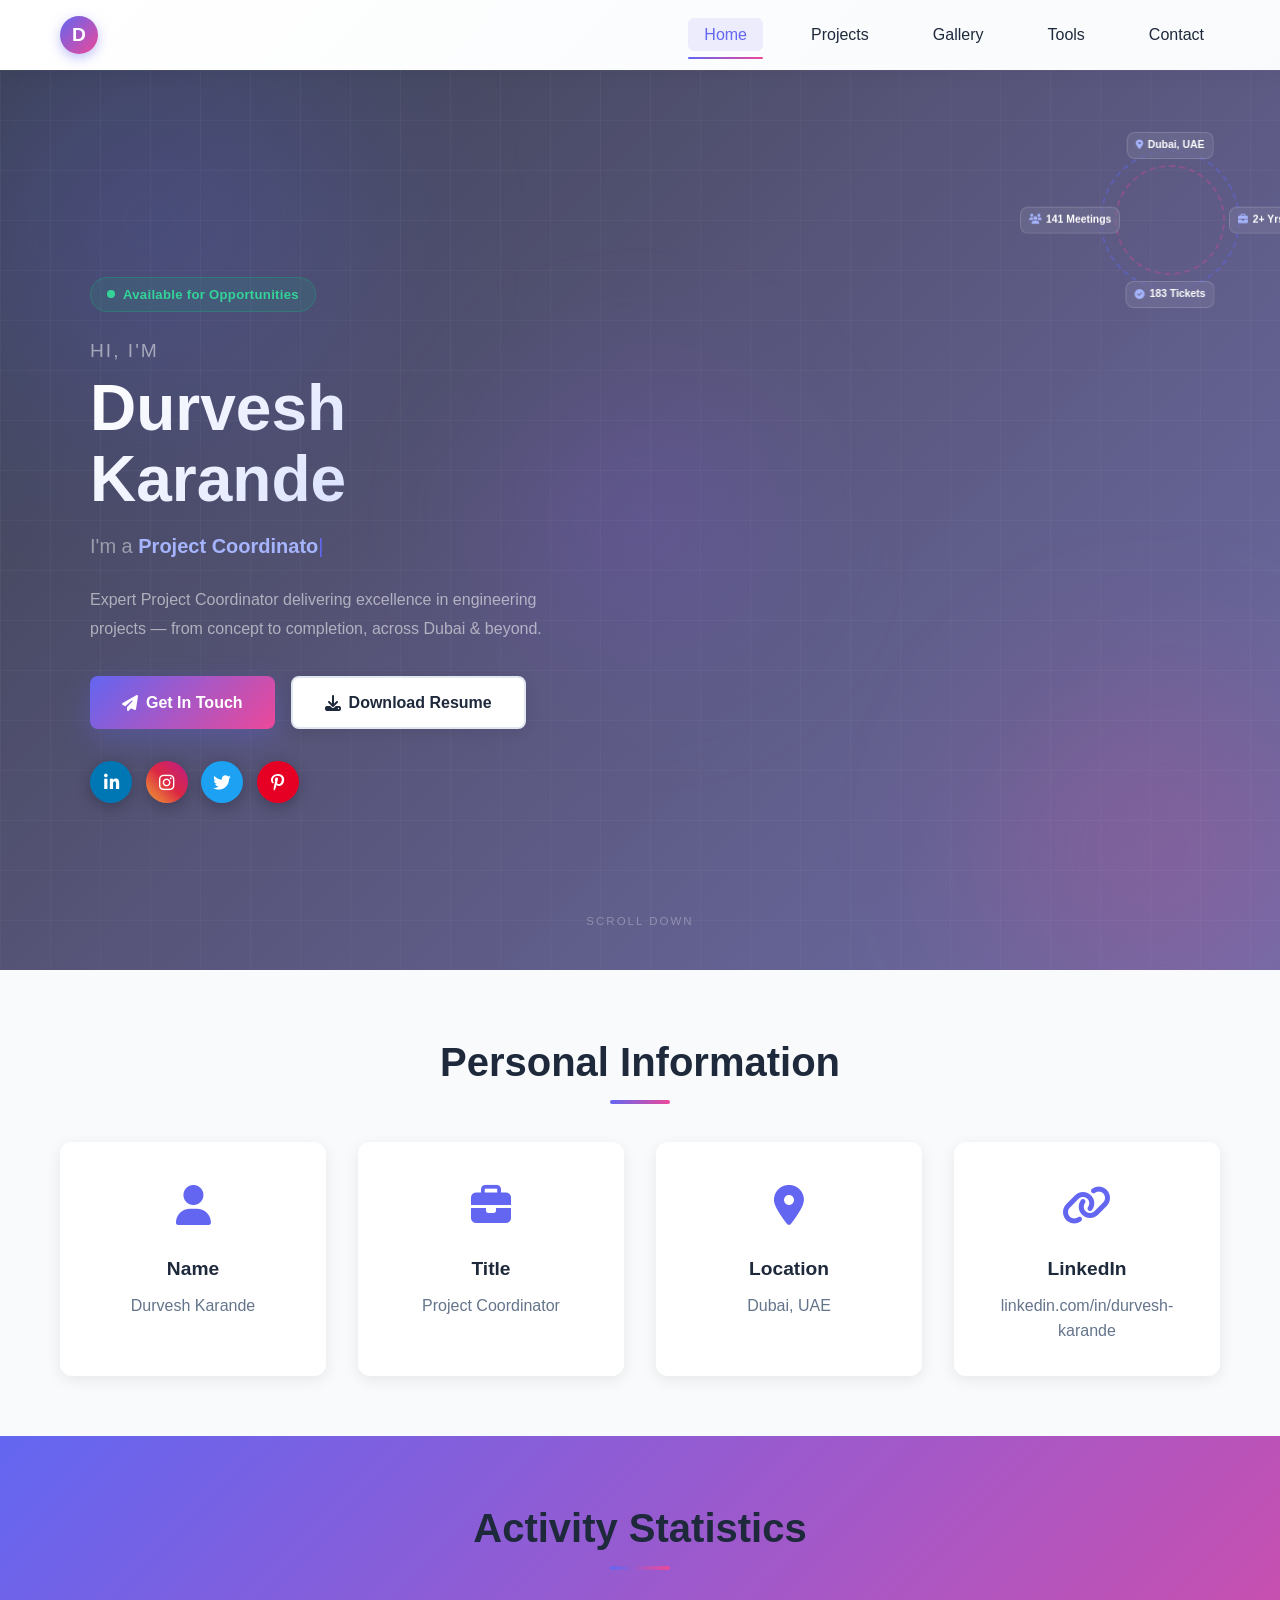
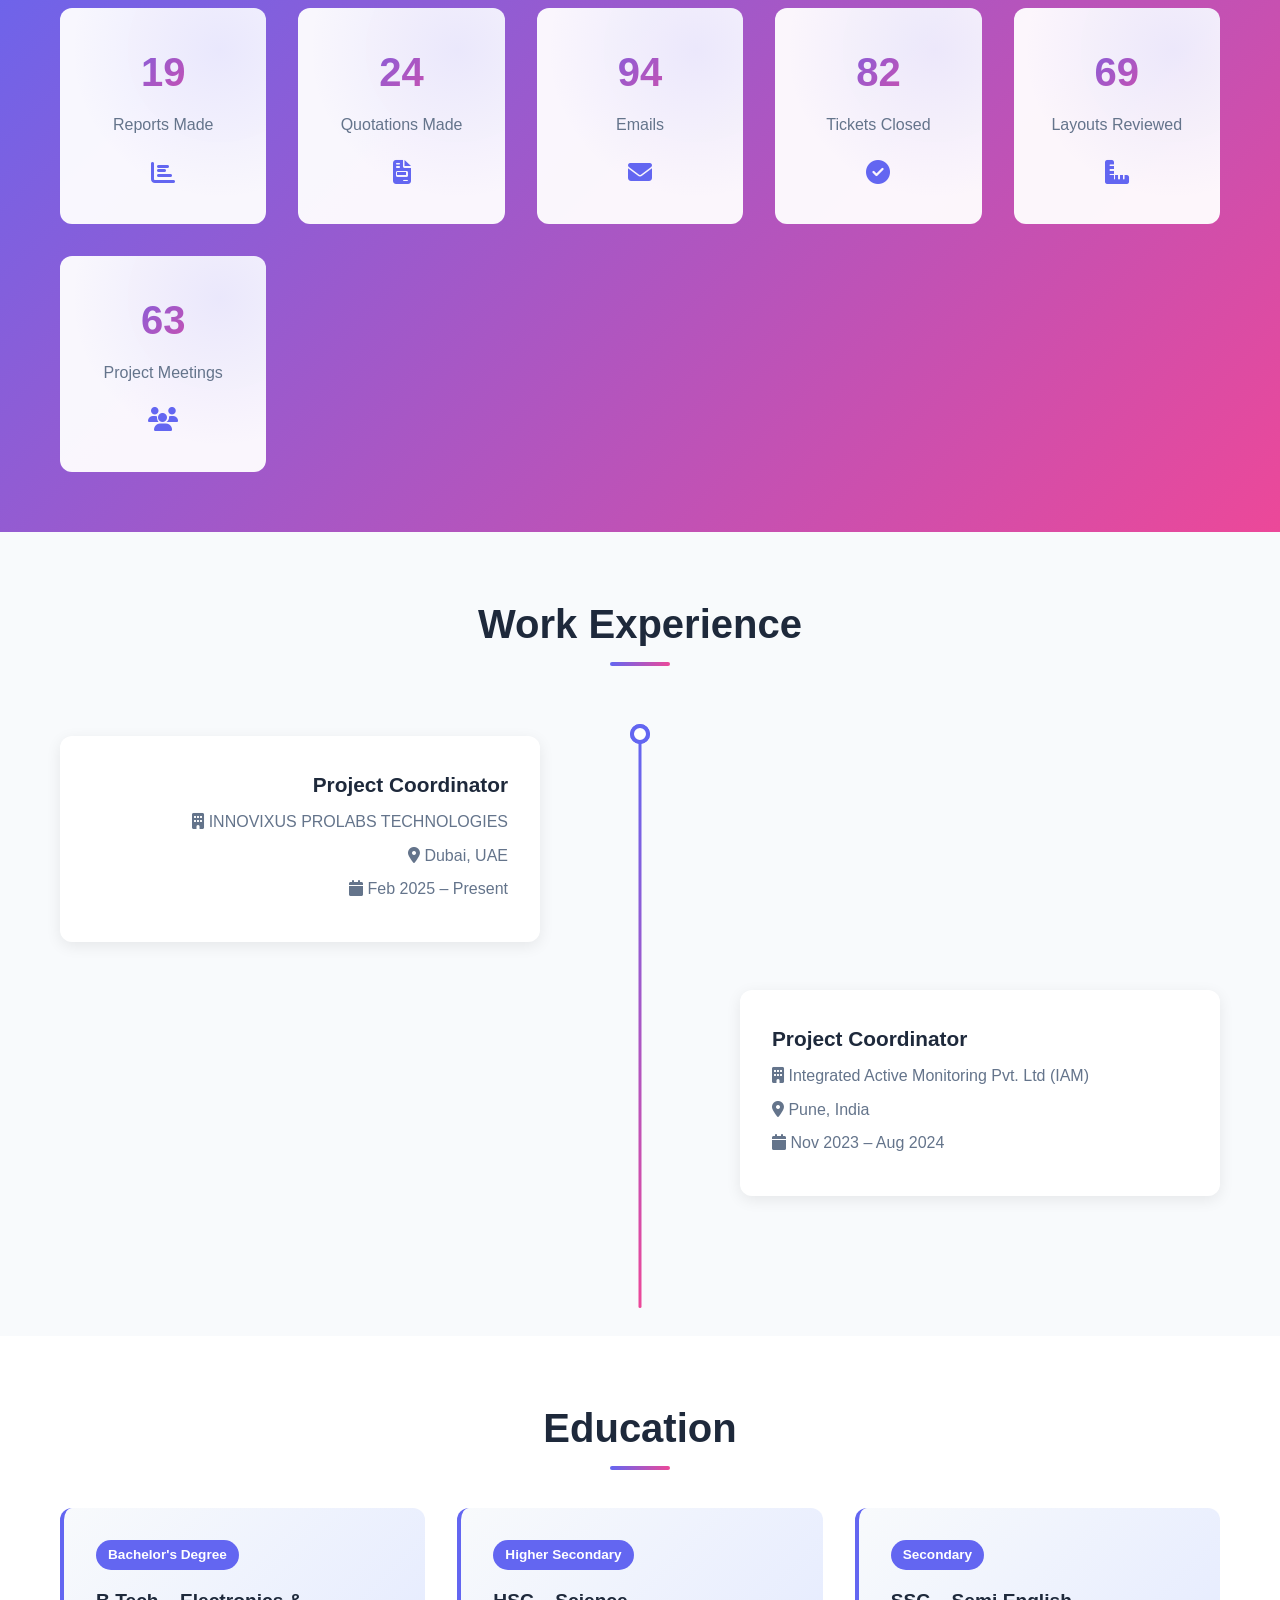
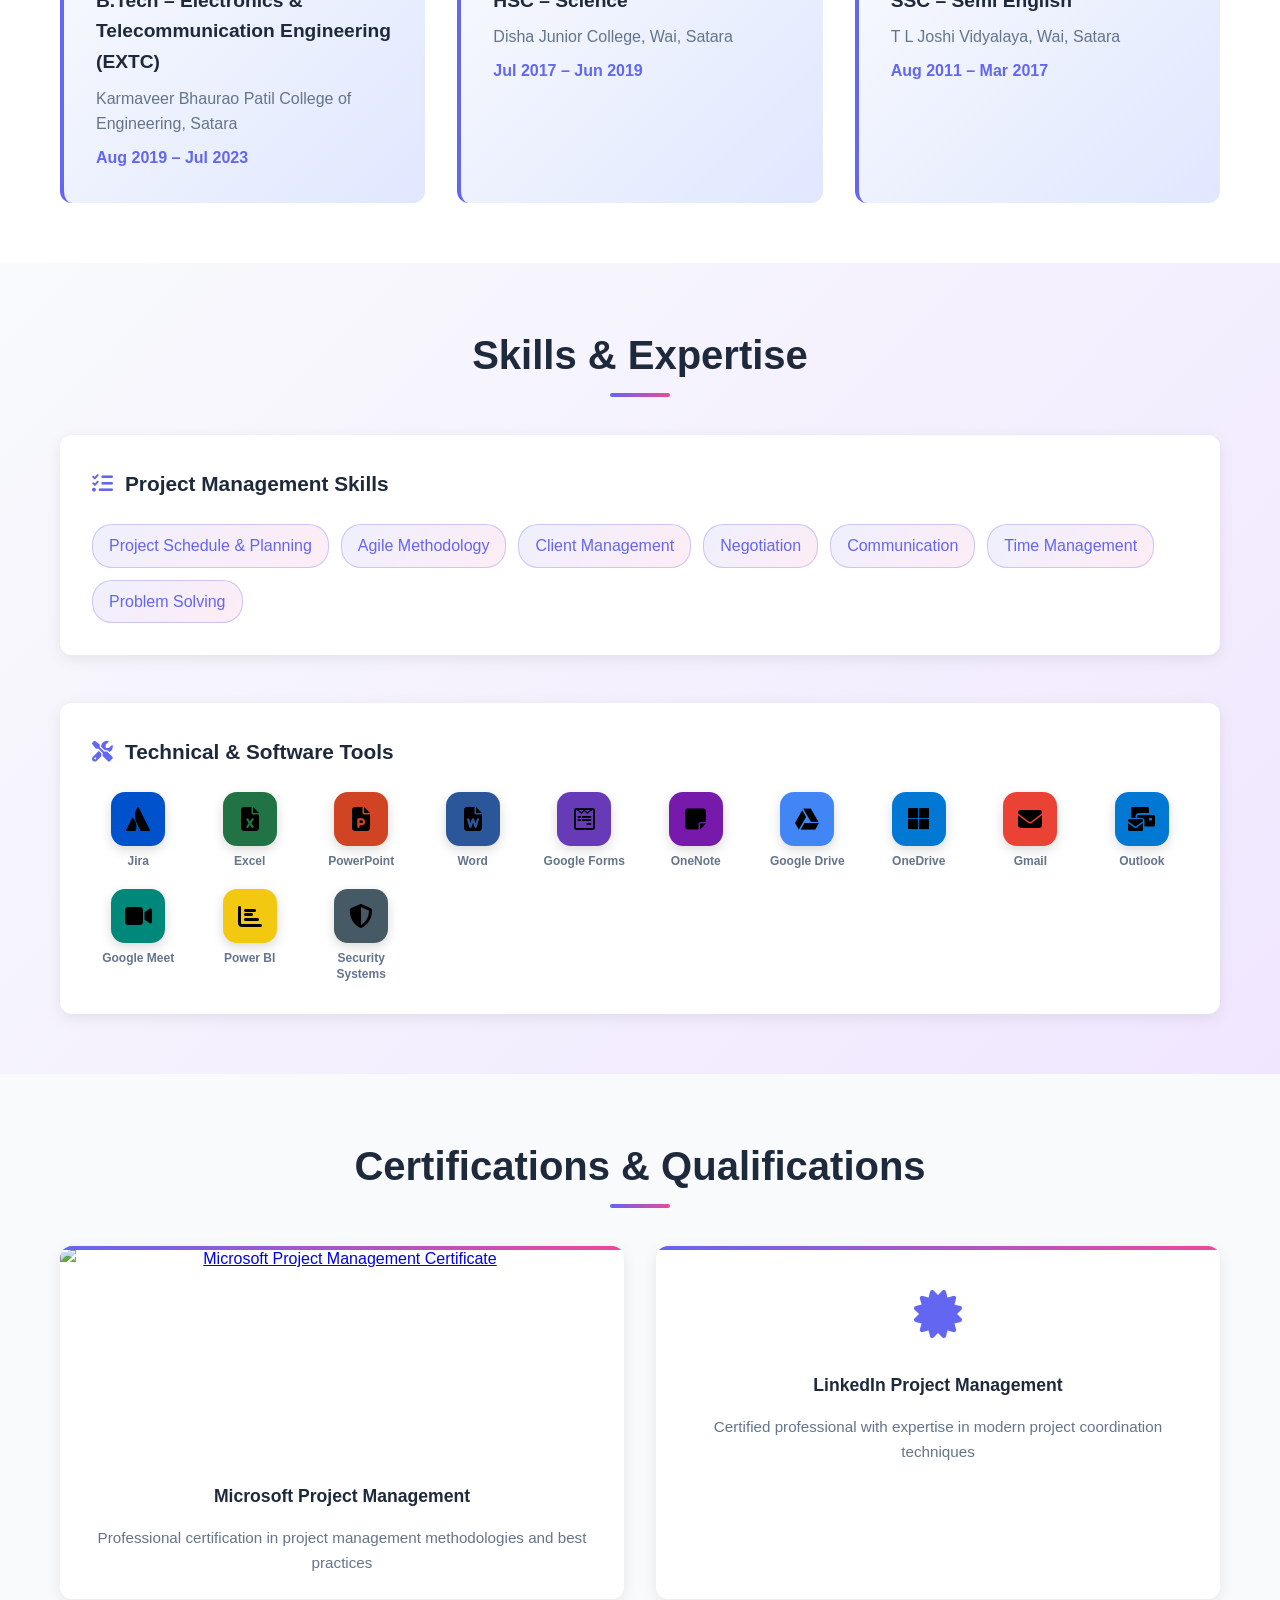
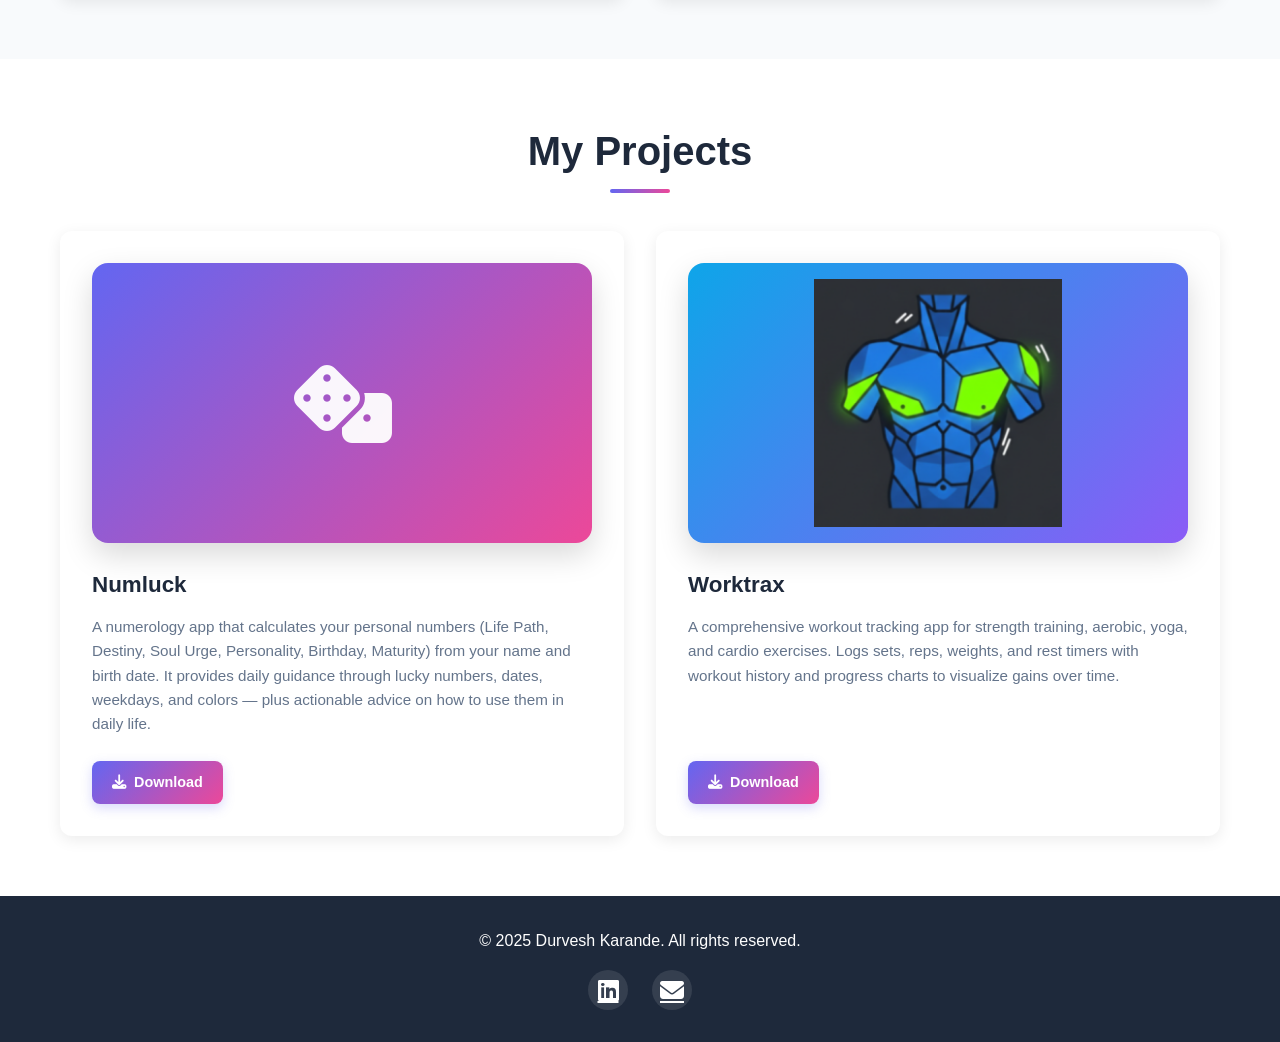
==== commit bdee559f: "Add Worktrax icon image to project card Co-Authored-By: Claude Haiku 4.5 <noreply@anthropic.com>" ====
--- a/index.html
+++ b/index.html
@@ -399,7 +399,7 @@
                 </article>
                 <article class="project-card">
                     <div class="project-cover project-cover-worktrax">
-                        <i class="fas fa-tasks project-cover-icon"></i>
+                        <img src="images/Projects/Worktrax Icon.png" alt="Worktrax" class="project-cover-img">
                     </div>
                     <h3>Worktrax</h3>
                     <p>A comprehensive workout tracking app for strength training, aerobic, yoga, and cardio exercises. Logs sets, reps, weights, and rest timers with workout history and progress charts to visualize gains over time.</p>
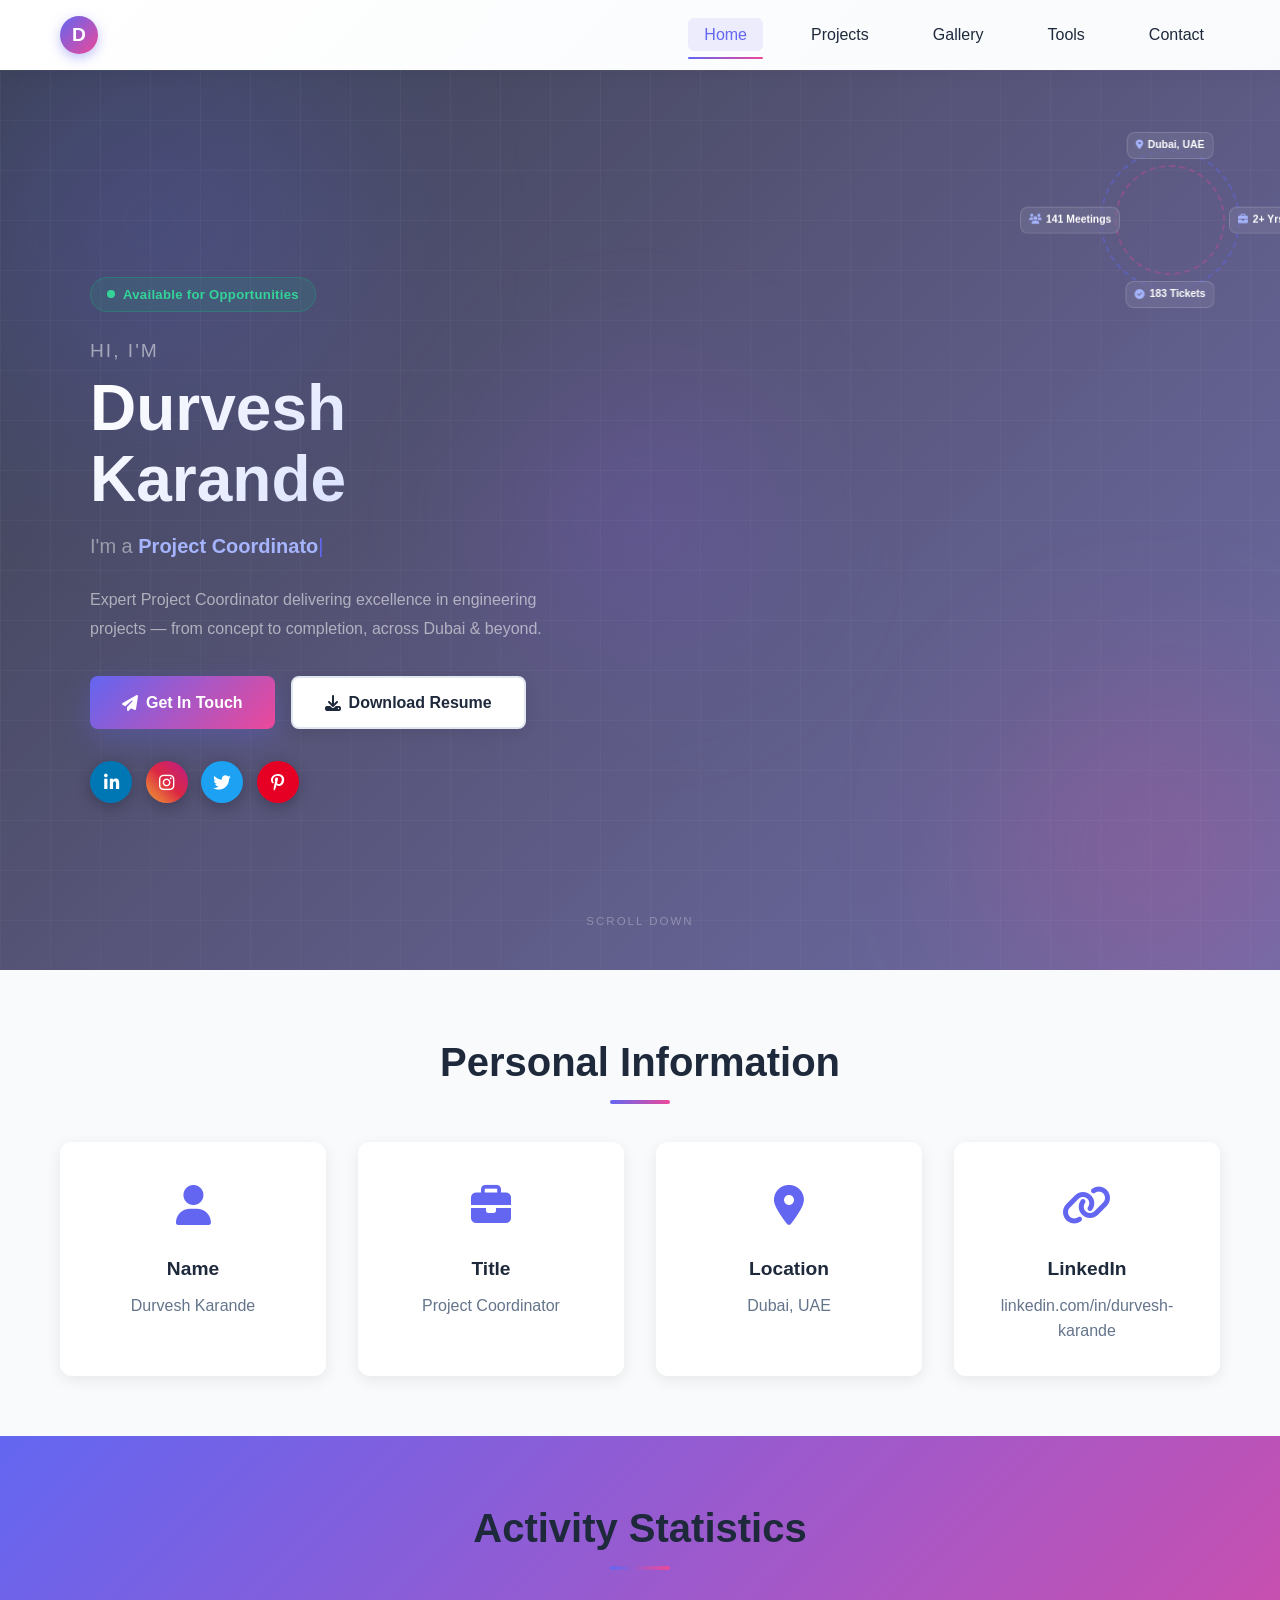
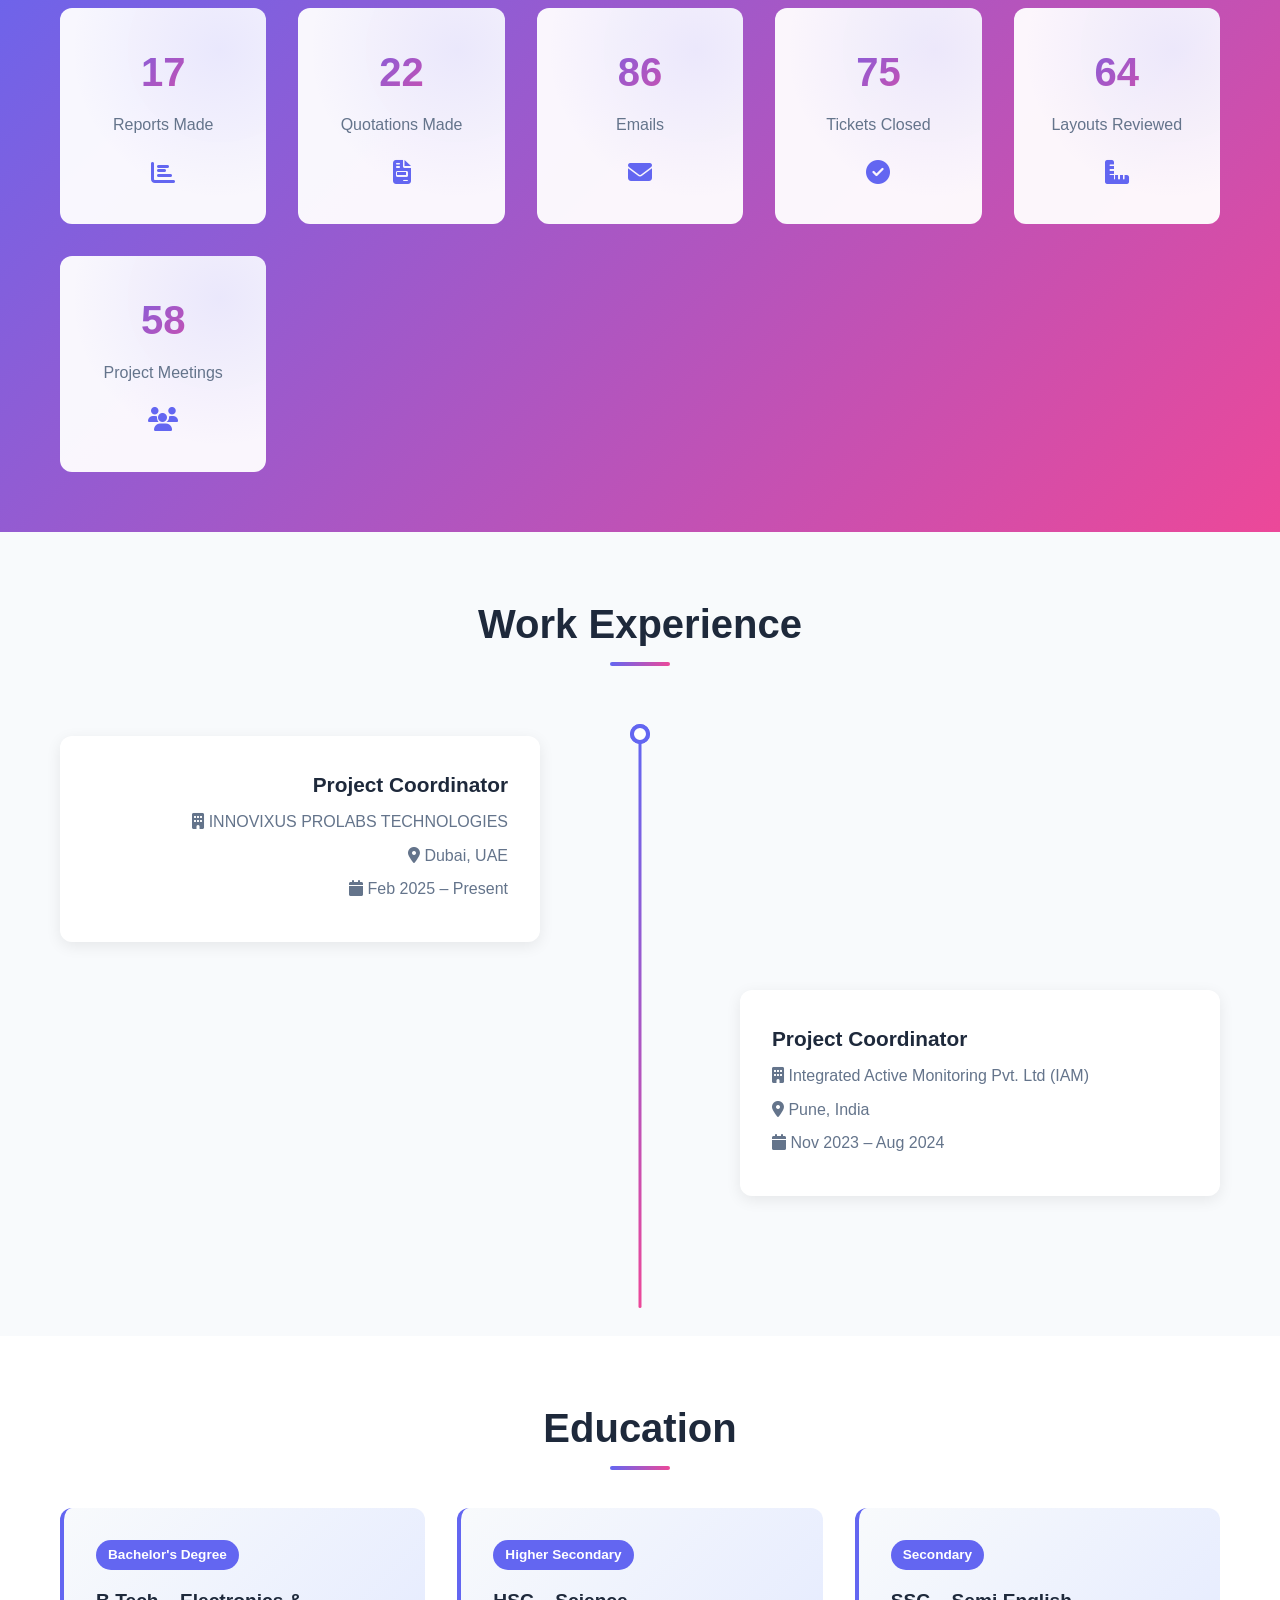
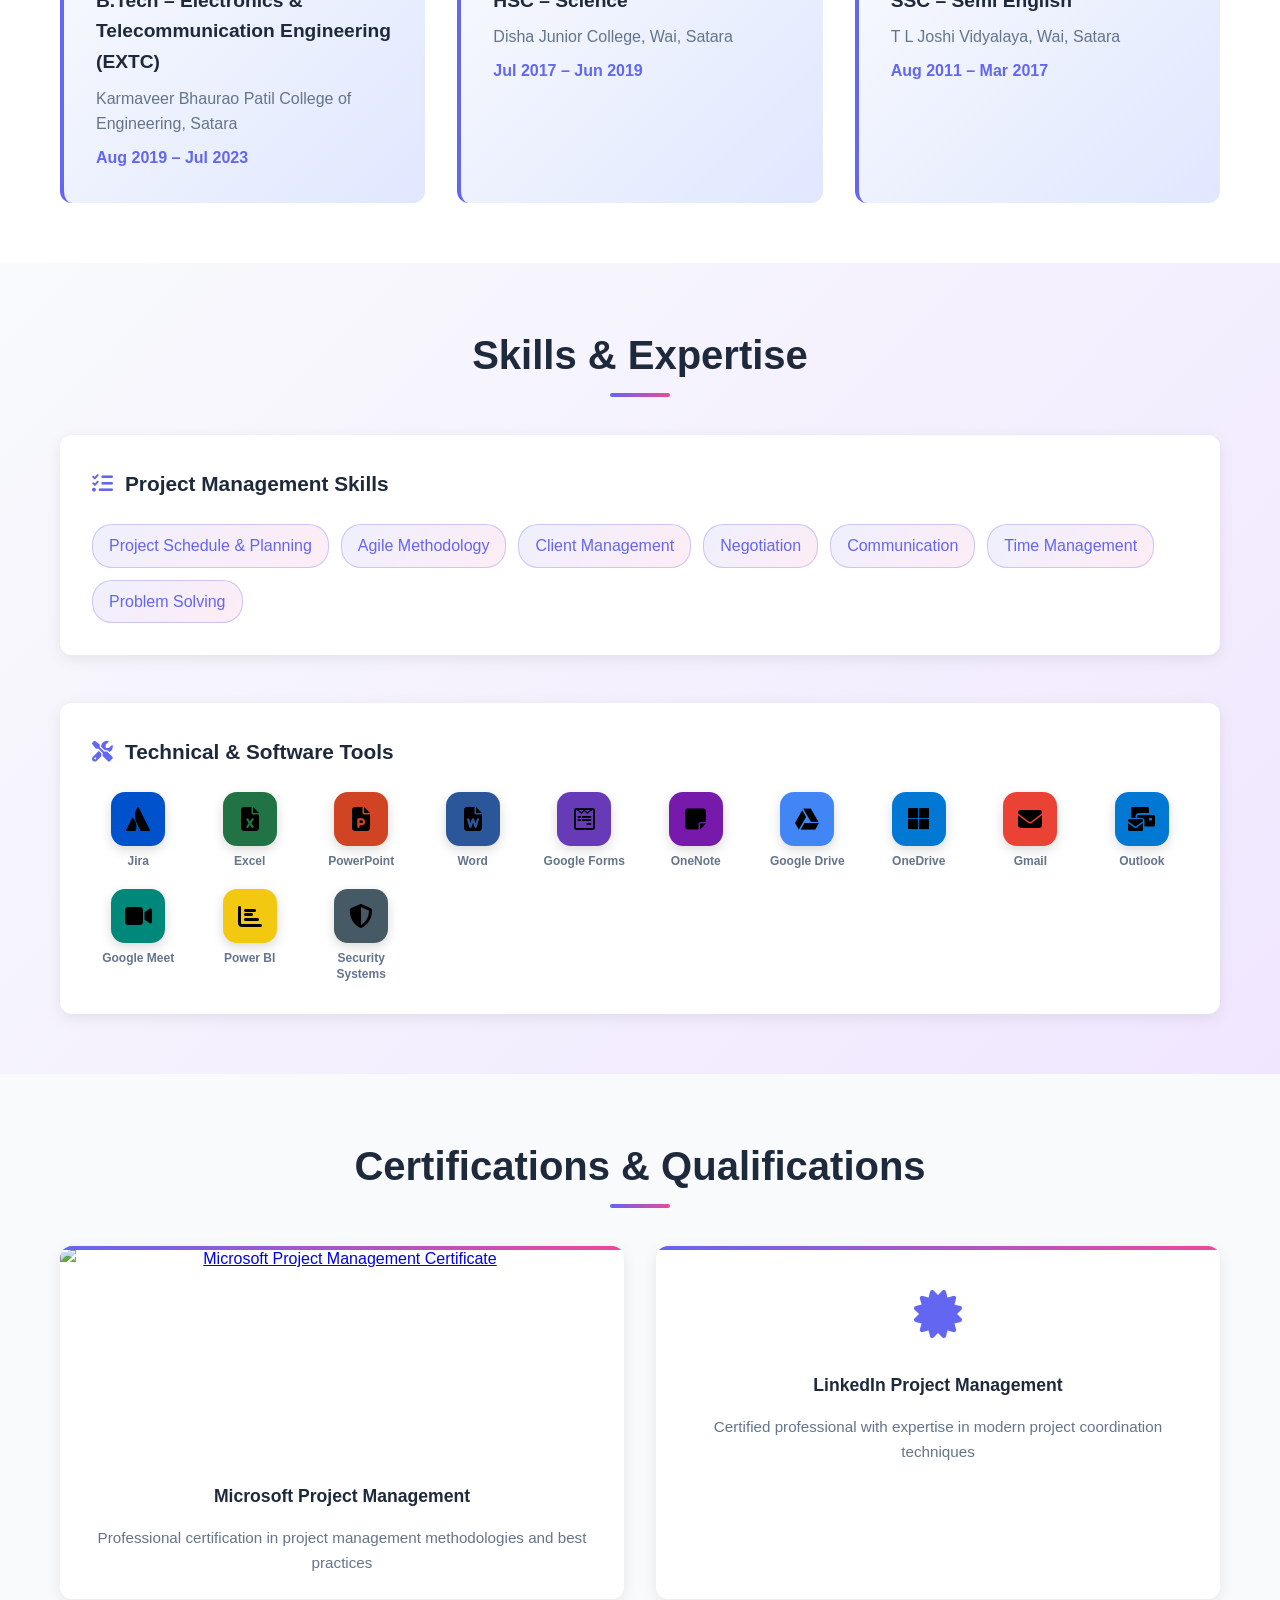
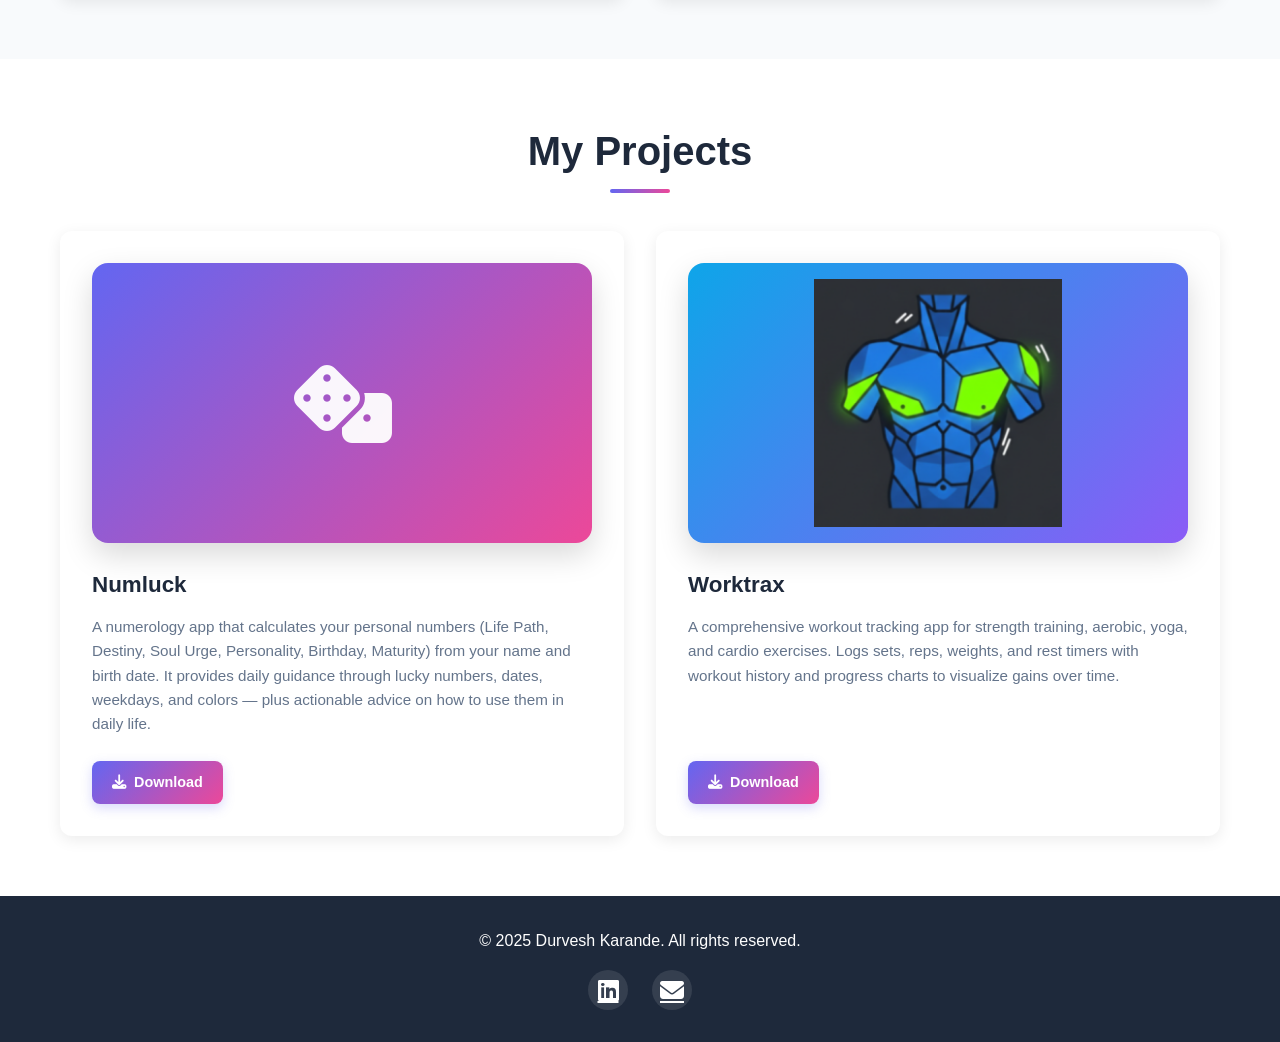
==== commit 4f628e8f: "Fix Projects nav: scroll to #projects, show only Electric Bicycle in dropdown Co-Authored-By: Claude" ====
--- a/index.html
+++ b/index.html
@@ -19,9 +19,9 @@
                     <a href="index.html" class="nav-link active">Home</a>
                 </li>
                 <li class="nav-item dropdown">
-                    <a href="https://durvesh-karande.github.io/Worktrax/" class="nav-link">Projects</a>
+                    <a href="index.html#projects" class="nav-link">Projects</a>
                     <div class="dropdown-content">
-                        <a href="https://durvesh-karande.github.io/Electric-Bicycle/">Electric Bicycle</a>
+                        <a href="https://durvesh-karande.github.io/Electric-Bicycle/" target="_blank" rel="noopener noreferrer">Electric Bicycle</a>
                     </div>
                 </li>
                 <li class="nav-item">
@@ -379,7 +379,7 @@
     </section>
 
     <!-- Projects Section -->
-    <section class="section projects">
+    <section id="projects" class="section projects">
         <div class="container">
             <h2 class="section-title">My Projects</h2>
             <div class="projects-grid">
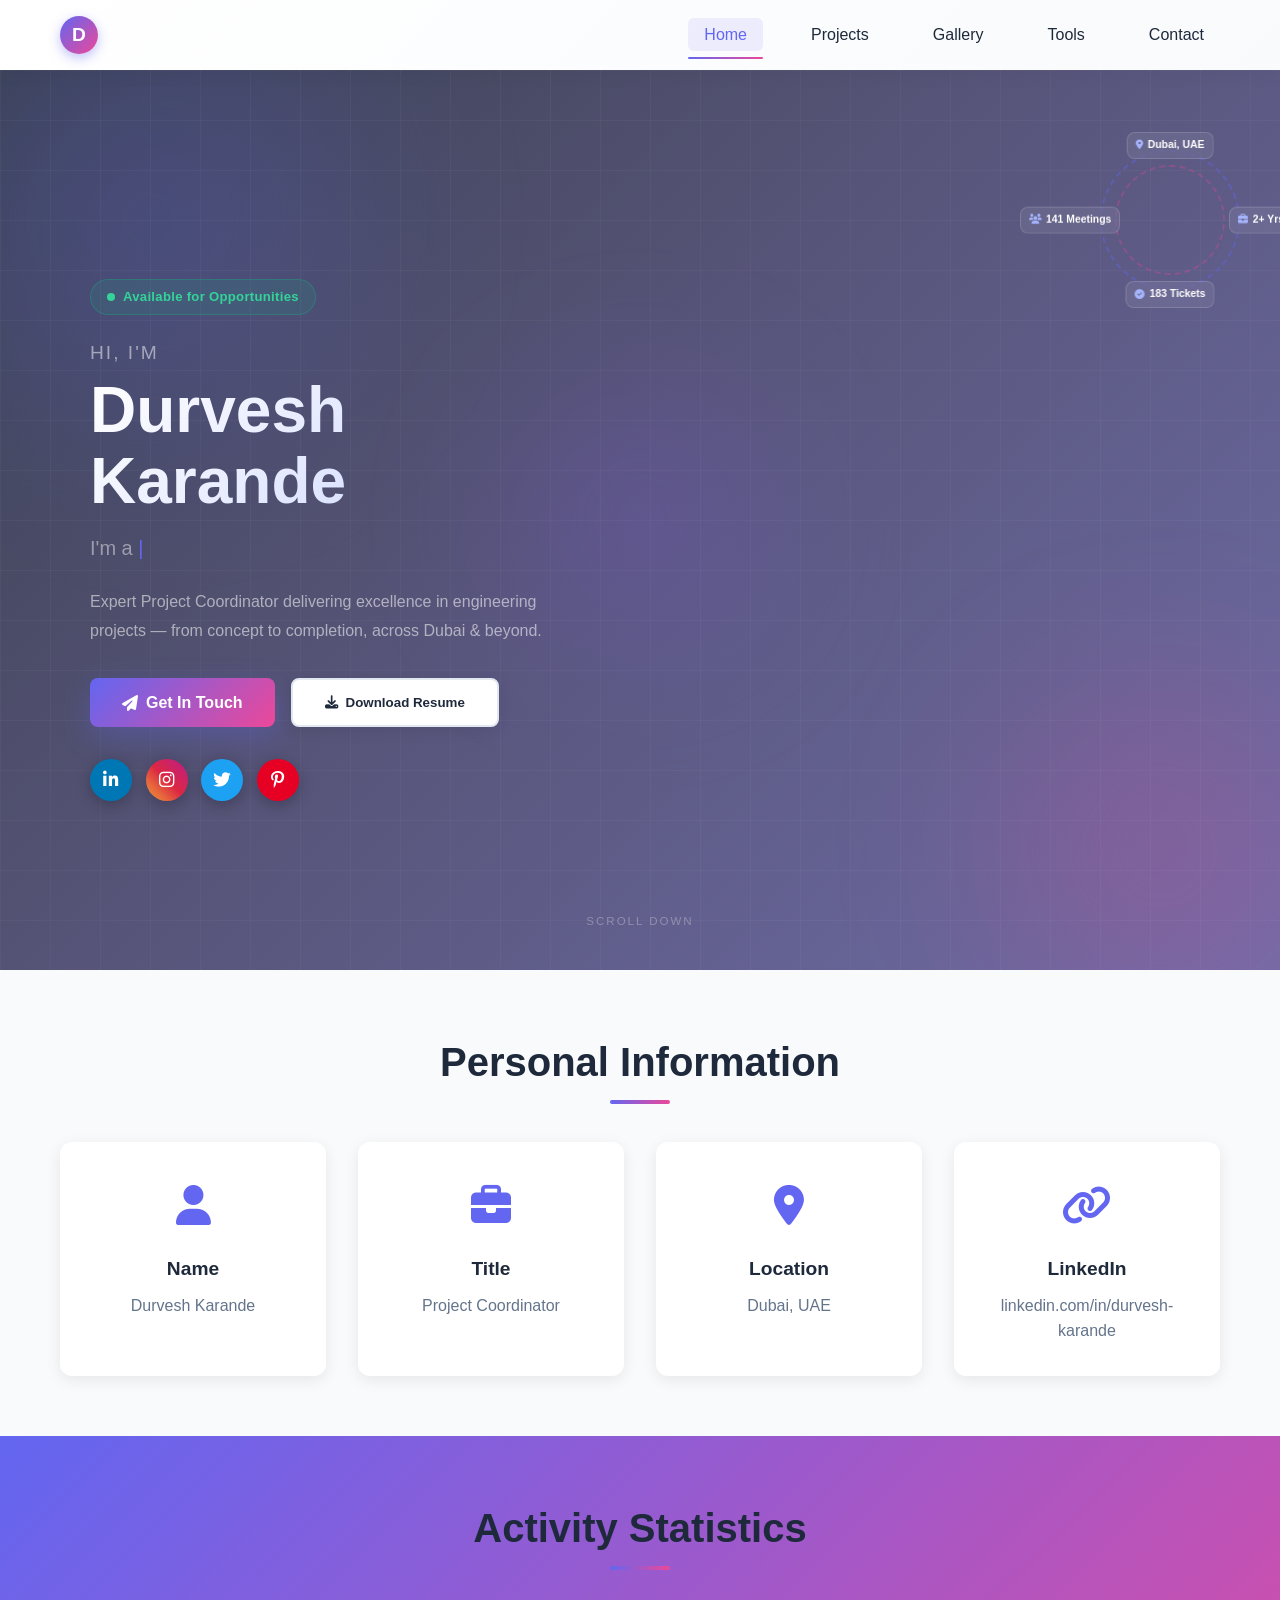
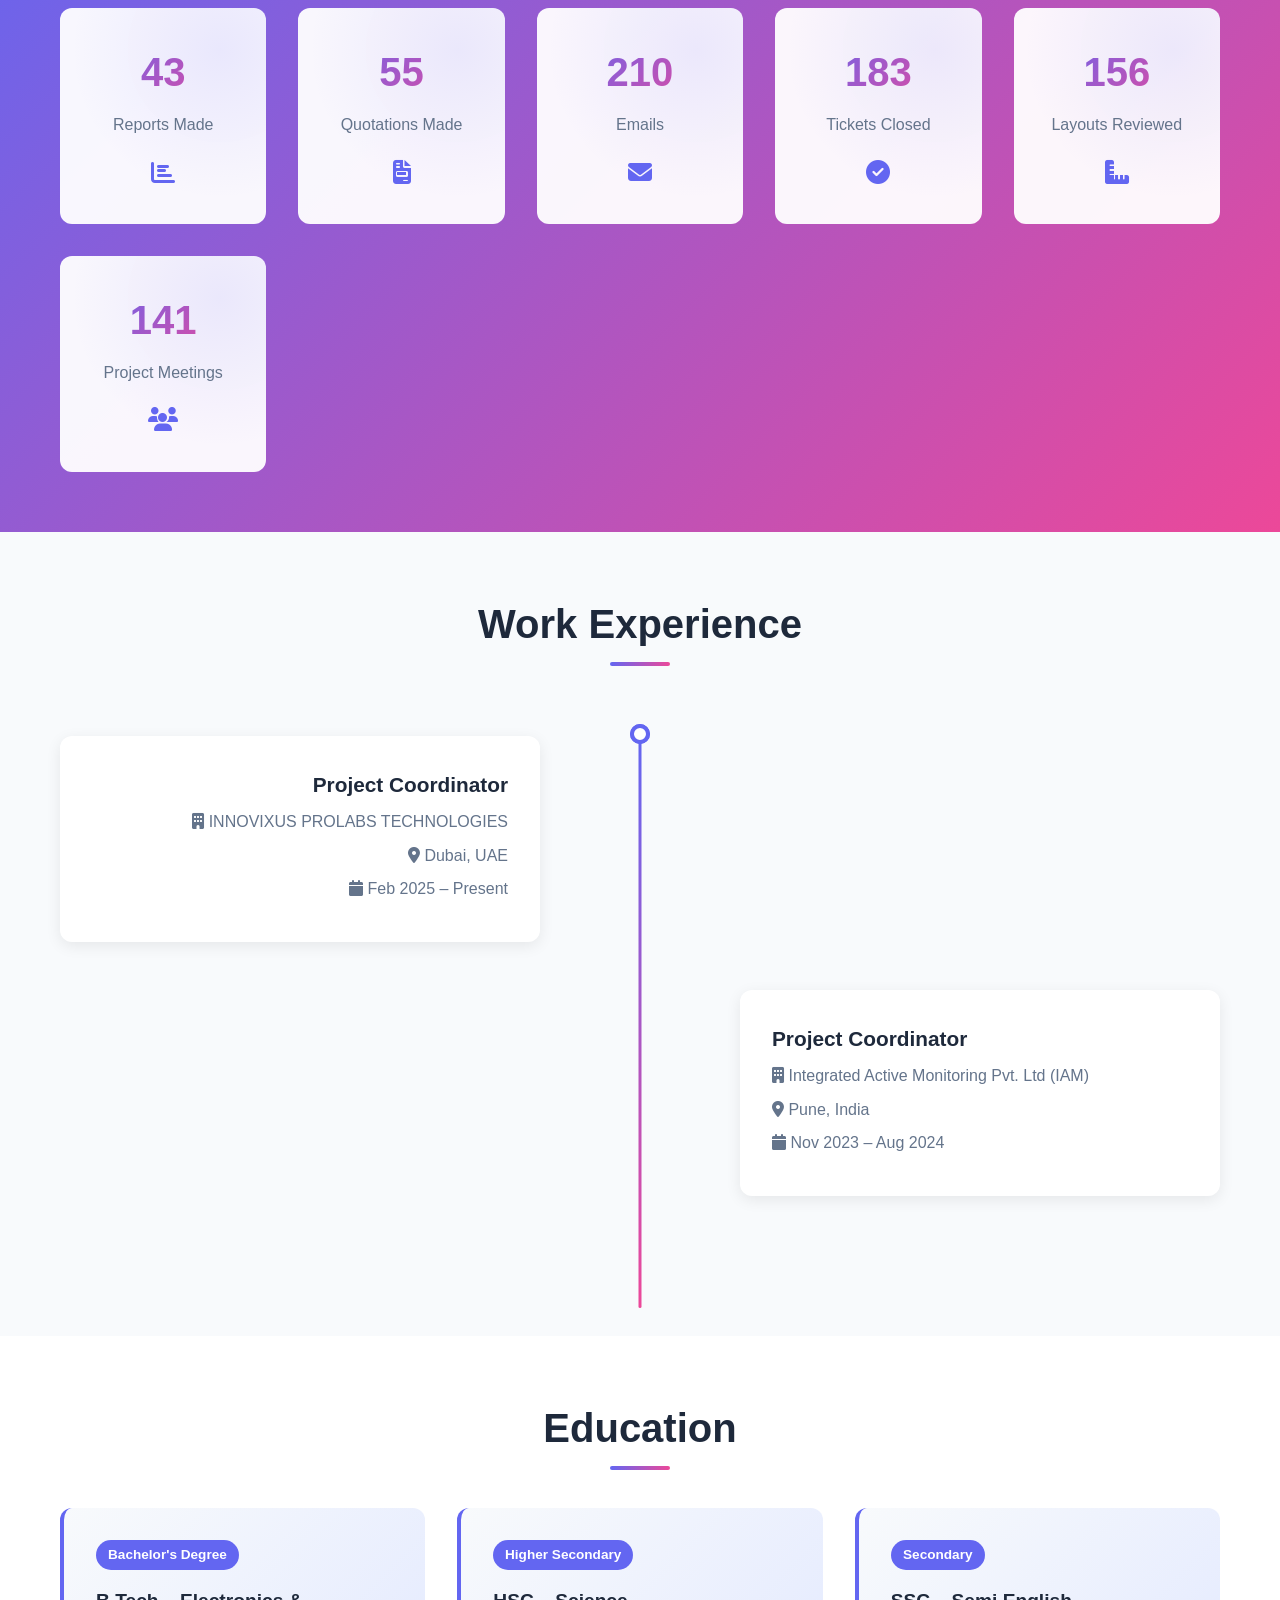
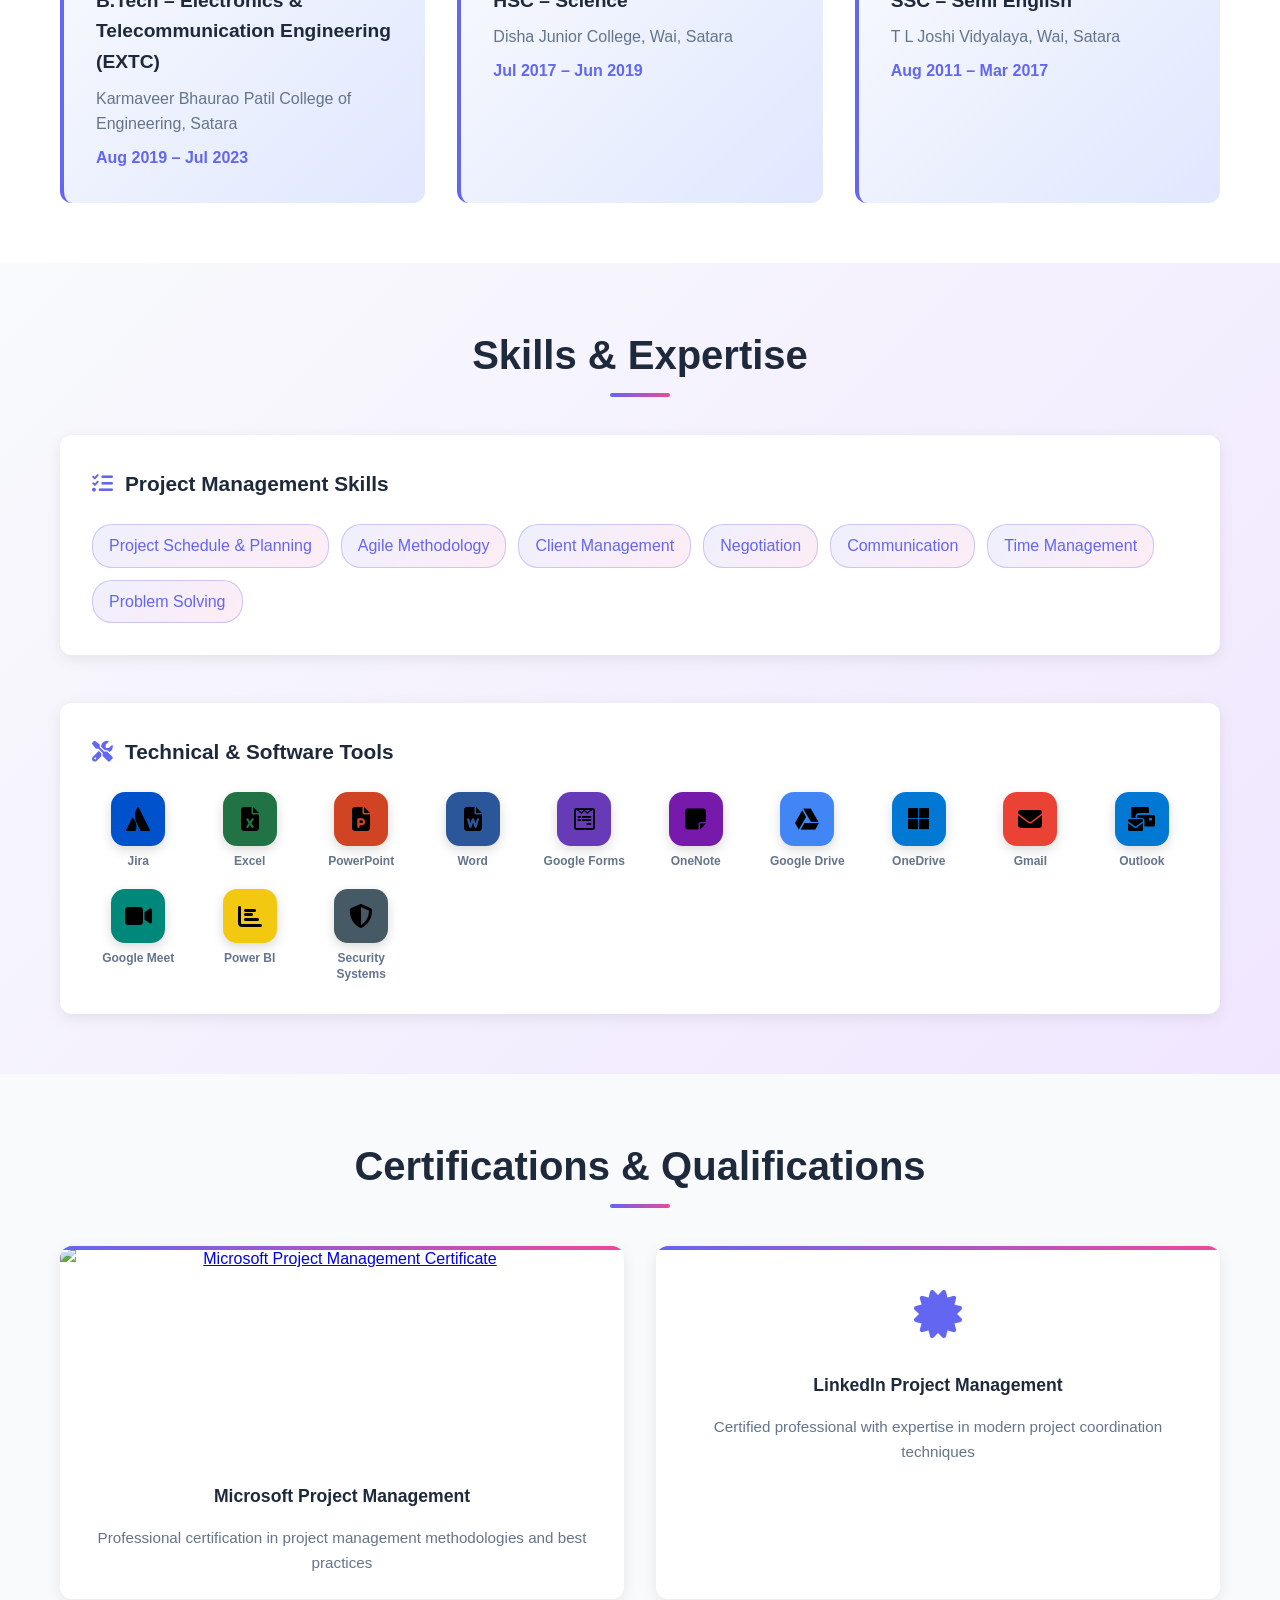
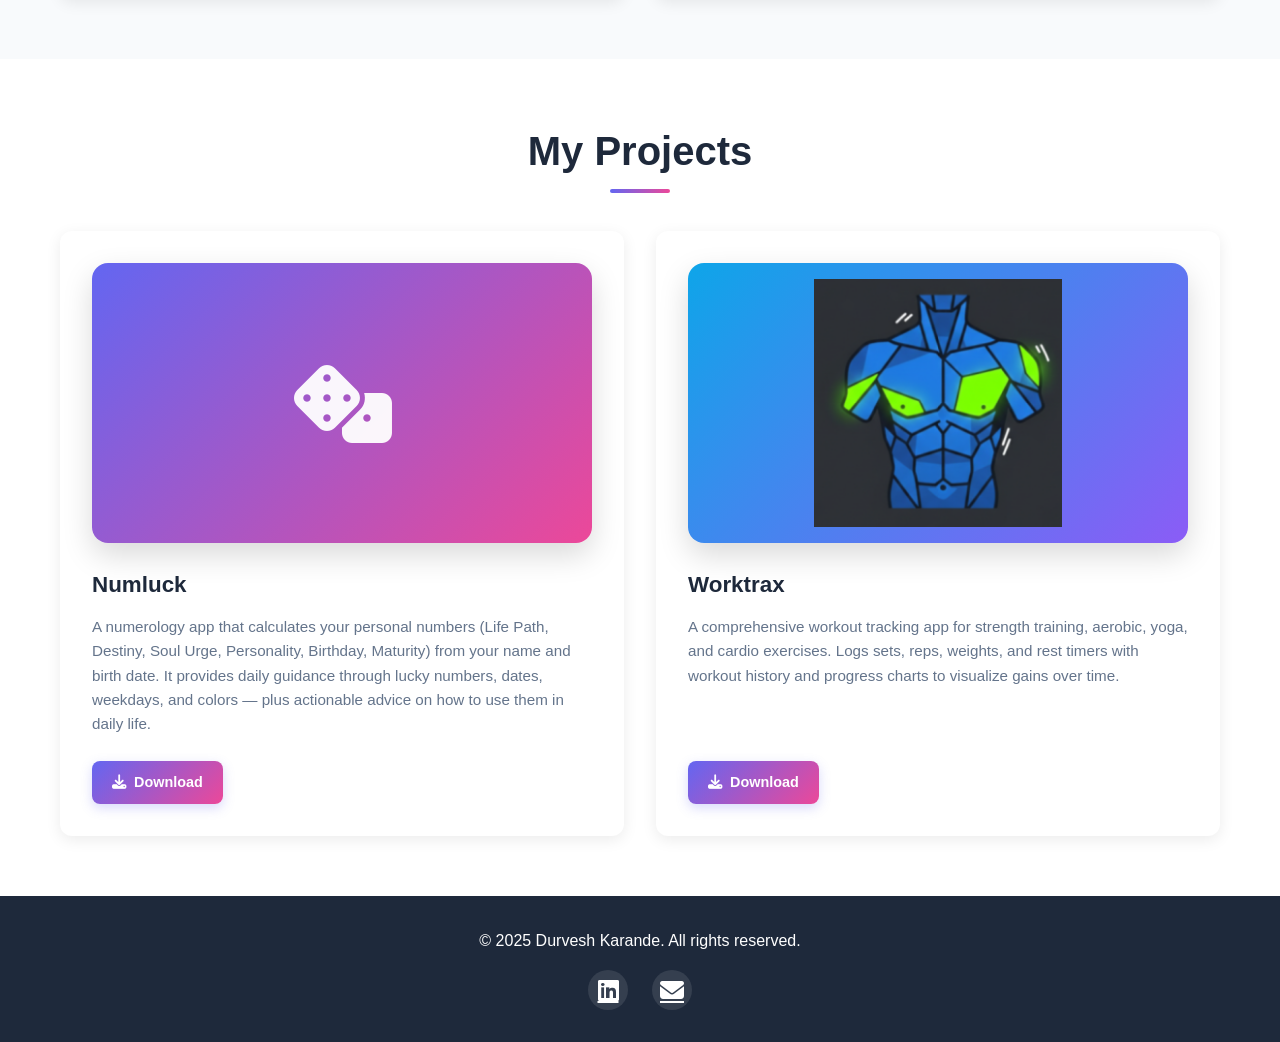
==== commit f02bb0a1: "Add resume download modal with Google Sheets logging - Replace direct download link with a button th" ====
--- a/index.html
+++ b/index.html
@@ -77,9 +77,9 @@
                     <a href="contact.html" class="btn btn-primary">
                         <i class="fas fa-paper-plane"></i> Get In Touch
                     </a>
-                    <a href="images/Qulification Documents/Resume - Durvesh Karande .pdf" download class="btn btn-resume">
+                    <button id="downloadResumeBtn" class="btn btn-resume">
                         <i class="fas fa-download"></i> Download Resume
-                    </a>
+                    </button>
                 </div>
 
                 <div class="hero-social">
@@ -425,6 +425,50 @@
         </div>
     </footer>
 
+    <!-- Resume Download Modal -->
+    <div id="resumeModal" class="resume-modal">
+        <div class="resume-modal-content">
+            <div class="modal-header">
+                <h2>Download Resume</h2>
+                <button class="modal-close" id="modalCloseBtn">&times;</button>
+            </div>
+            <form id="resumeDownloadForm" class="resume-form">
+                <div class="form-group">
+                    <label for="userEmail">Email Address <span class="required">*</span></label>
+                    <input type="email" id="userEmail" name="email" required placeholder="your@email.com">
+                </div>
+
+                <div class="form-group">
+                    <label for="purposeSelect">You are downloading resume for <span class="required">*</span></label>
+                    <select id="purposeSelect" name="purpose" required>
+                        <option value="">-- Select an option --</option>
+                        <option value="hire">To Hire</option>
+                        <option value="visitor">Visitor</option>
+                    </select>
+                </div>
+
+                <div class="form-group" id="organizationGroup" style="display: none;">
+                    <label for="organizationName">Organization Name <span class="required">*</span></label>
+                    <input type="text" id="organizationName" name="organization" placeholder="Your company/organization name">
+                </div>
+
+                <div class="form-group" id="occupationGroup" style="display: none;">
+                    <label for="occupationField">Occupation <span class="required">*</span></label>
+                    <input type="text" id="occupationField" name="occupation" placeholder="Your occupation">
+                </div>
+
+                <div class="form-group" id="visitorOrganizationGroup" style="display: none;">
+                    <label for="visitorOrganization">Organization <span class="required">*</span></label>
+                    <input type="text" id="visitorOrganization" name="visitorOrganization" placeholder="Company/organization (optional)">
+                </div>
+
+                <button type="submit" class="btn btn-primary" style="width: 100%;">
+                    <i class="fas fa-download"></i> Download Resume
+                </button>
+            </form>
+        </div>
+    </div>
+
     <script src="js/script.js?v=3d-anim"></script>
 </body>
 </html>
--- a/css/style.css
+++ b/css/style.css
@@ -1921,3 +1921,173 @@
         font-size: 1.5rem;
     }
 }
+
+/* ===== Resume Download Modal ===== */
+.resume-modal {
+    position: fixed;
+    top: 0;
+    left: 0;
+    width: 100%;
+    height: 100%;
+    background: rgba(0, 0, 0, 0.6);
+    backdrop-filter: blur(4px);
+    z-index: 2000;
+    display: flex;
+    align-items: center;
+    justify-content: center;
+    animation: fadeIn 0.3s ease;
+    opacity: 0;
+    visibility: hidden;
+    transition: opacity 0.3s ease, visibility 0.3s ease;
+}
+
+.resume-modal.active {
+    opacity: 1;
+    visibility: visible;
+}
+
+.resume-modal-content {
+    background: white;
+    border-radius: 16px;
+    box-shadow: 0 20px 60px rgba(0, 0, 0, 0.3);
+    width: 90%;
+    max-width: 450px;
+    animation: slideUp 0.4s ease;
+    position: relative;
+    overflow: hidden;
+}
+
+.modal-header {
+    padding: 2rem;
+    background: linear-gradient(135deg, var(--primary-color) 0%, var(--secondary-color) 100%);
+    color: white;
+    display: flex;
+    justify-content: space-between;
+    align-items: center;
+}
+
+.modal-header h2 {
+    font-size: 1.5rem;
+    margin: 0;
+}
+
+.modal-close {
+    background: none;
+    border: none;
+    color: white;
+    font-size: 2rem;
+    cursor: pointer;
+    padding: 0;
+    width: 40px;
+    height: 40px;
+    display: flex;
+    align-items: center;
+    justify-content: center;
+    transition: var(--transition);
+    opacity: 0.8;
+}
+
+.modal-close:hover {
+    opacity: 1;
+    transform: rotate(90deg);
+}
+
+.resume-form {
+    padding: 2rem;
+    display: flex;
+    flex-direction: column;
+    gap: 1.5rem;
+}
+
+.resume-form .form-group {
+    display: flex;
+    flex-direction: column;
+    gap: 0.5rem;
+}
+
+.resume-form label {
+    font-weight: 600;
+    color: var(--text-dark);
+    font-size: 0.95rem;
+}
+
+.required {
+    color: #ef4444;
+}
+
+.resume-form input,
+.resume-form select {
+    padding: 0.75rem 1rem;
+    border: 2px solid var(--border-color);
+    border-radius: 8px;
+    font-size: 0.95rem;
+    font-family: inherit;
+    transition: var(--transition);
+}
+
+.resume-form input:focus,
+.resume-form select:focus {
+    outline: none;
+    border-color: var(--primary-color);
+    box-shadow: 0 0 0 3px rgba(99, 102, 241, 0.1);
+}
+
+.resume-form input::placeholder {
+    color: #cbd5e1;
+}
+
+.resume-form button {
+    padding: 1rem;
+    font-size: 1rem;
+    border: none;
+    border-radius: 8px;
+    font-weight: 600;
+    cursor: pointer;
+    transition: var(--transition);
+    margin-top: 0.5rem;
+}
+
+.resume-form button:disabled {
+    opacity: 0.6;
+    cursor: not-allowed;
+}
+
+@keyframes fadeIn {
+    from {
+        opacity: 0;
+    }
+    to {
+        opacity: 1;
+    }
+}
+
+@keyframes slideUp {
+    from {
+        transform: translateY(30px);
+        opacity: 0;
+    }
+    to {
+        transform: translateY(0);
+        opacity: 1;
+    }
+}
+
+@media (max-width: 600px) {
+    .resume-modal-content {
+        width: 95%;
+        margin: 0 1rem;
+    }
+
+    .modal-header {
+        padding: 1.5rem;
+    }
+
+    .modal-header h2 {
+        font-size: 1.3rem;
+    }
+
+    .resume-form {
+        padding: 1.5rem;
+        gap: 1.2rem;
+    }
+}
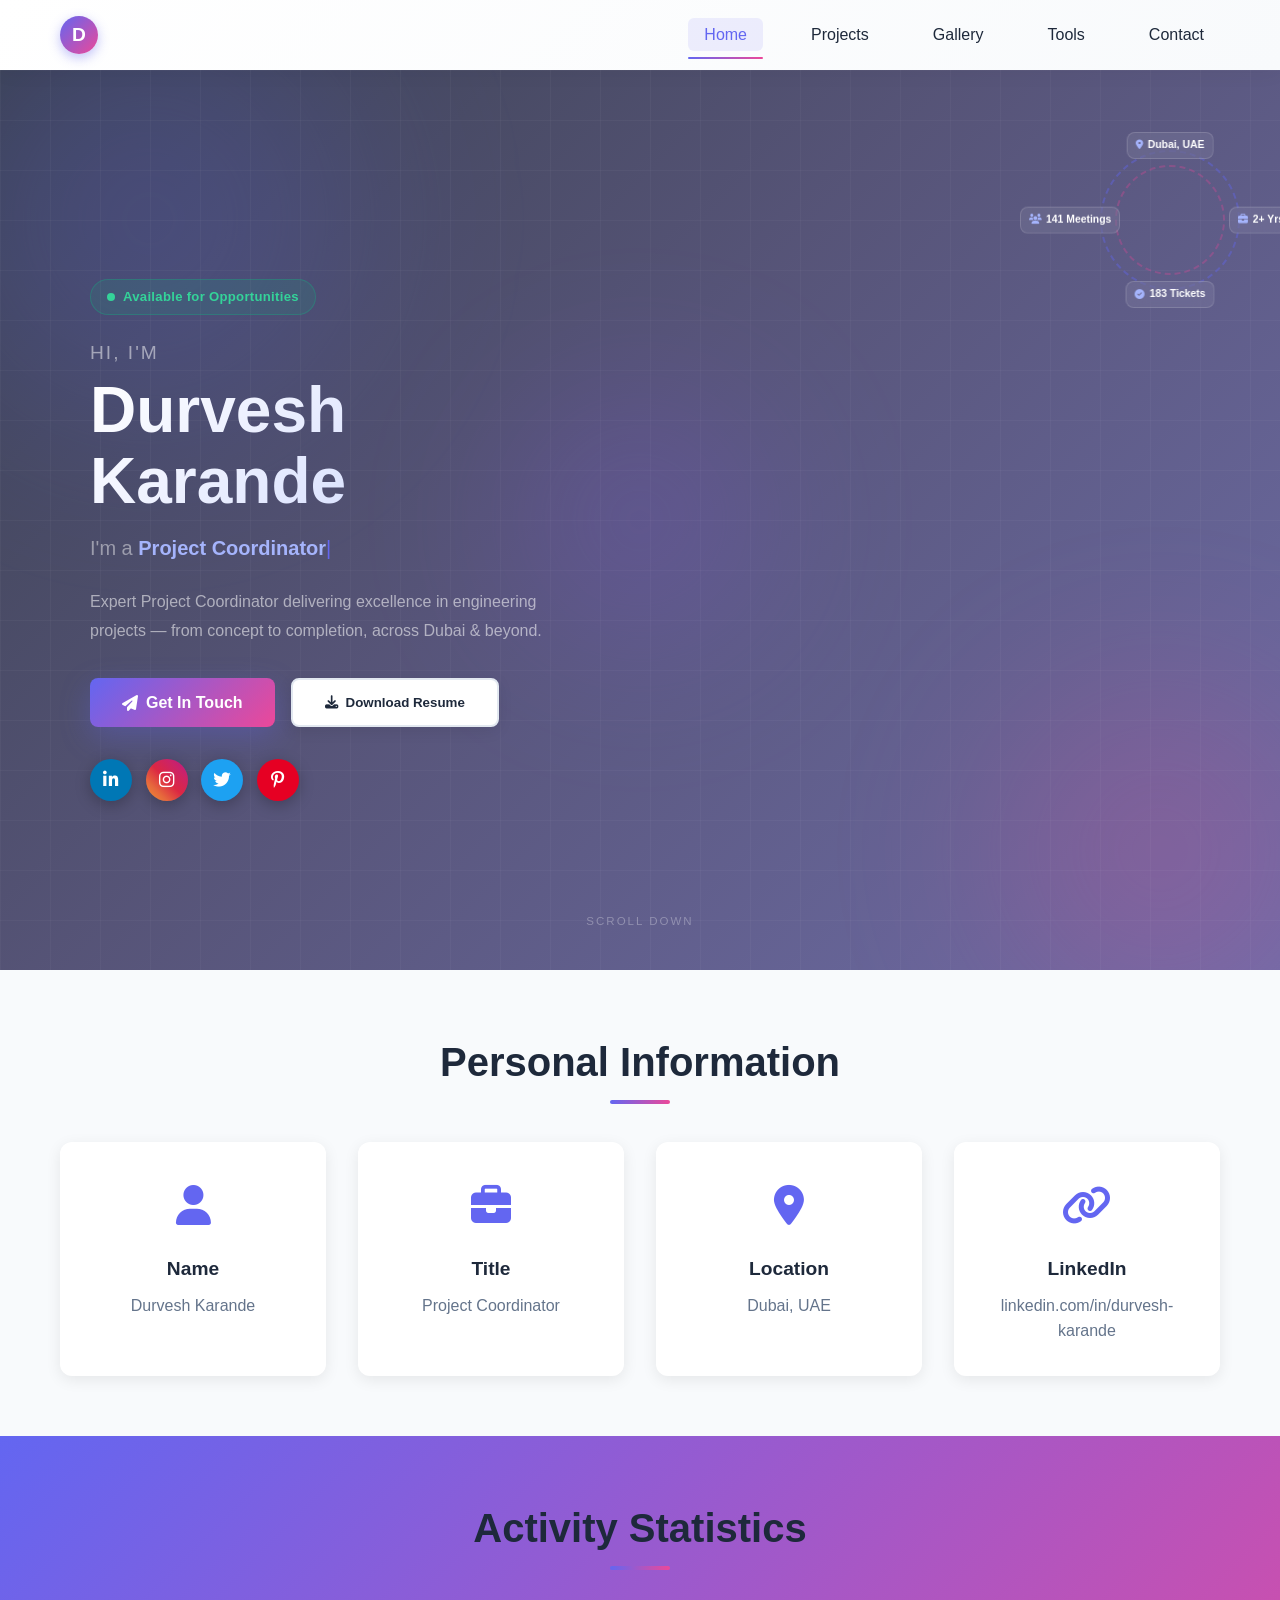
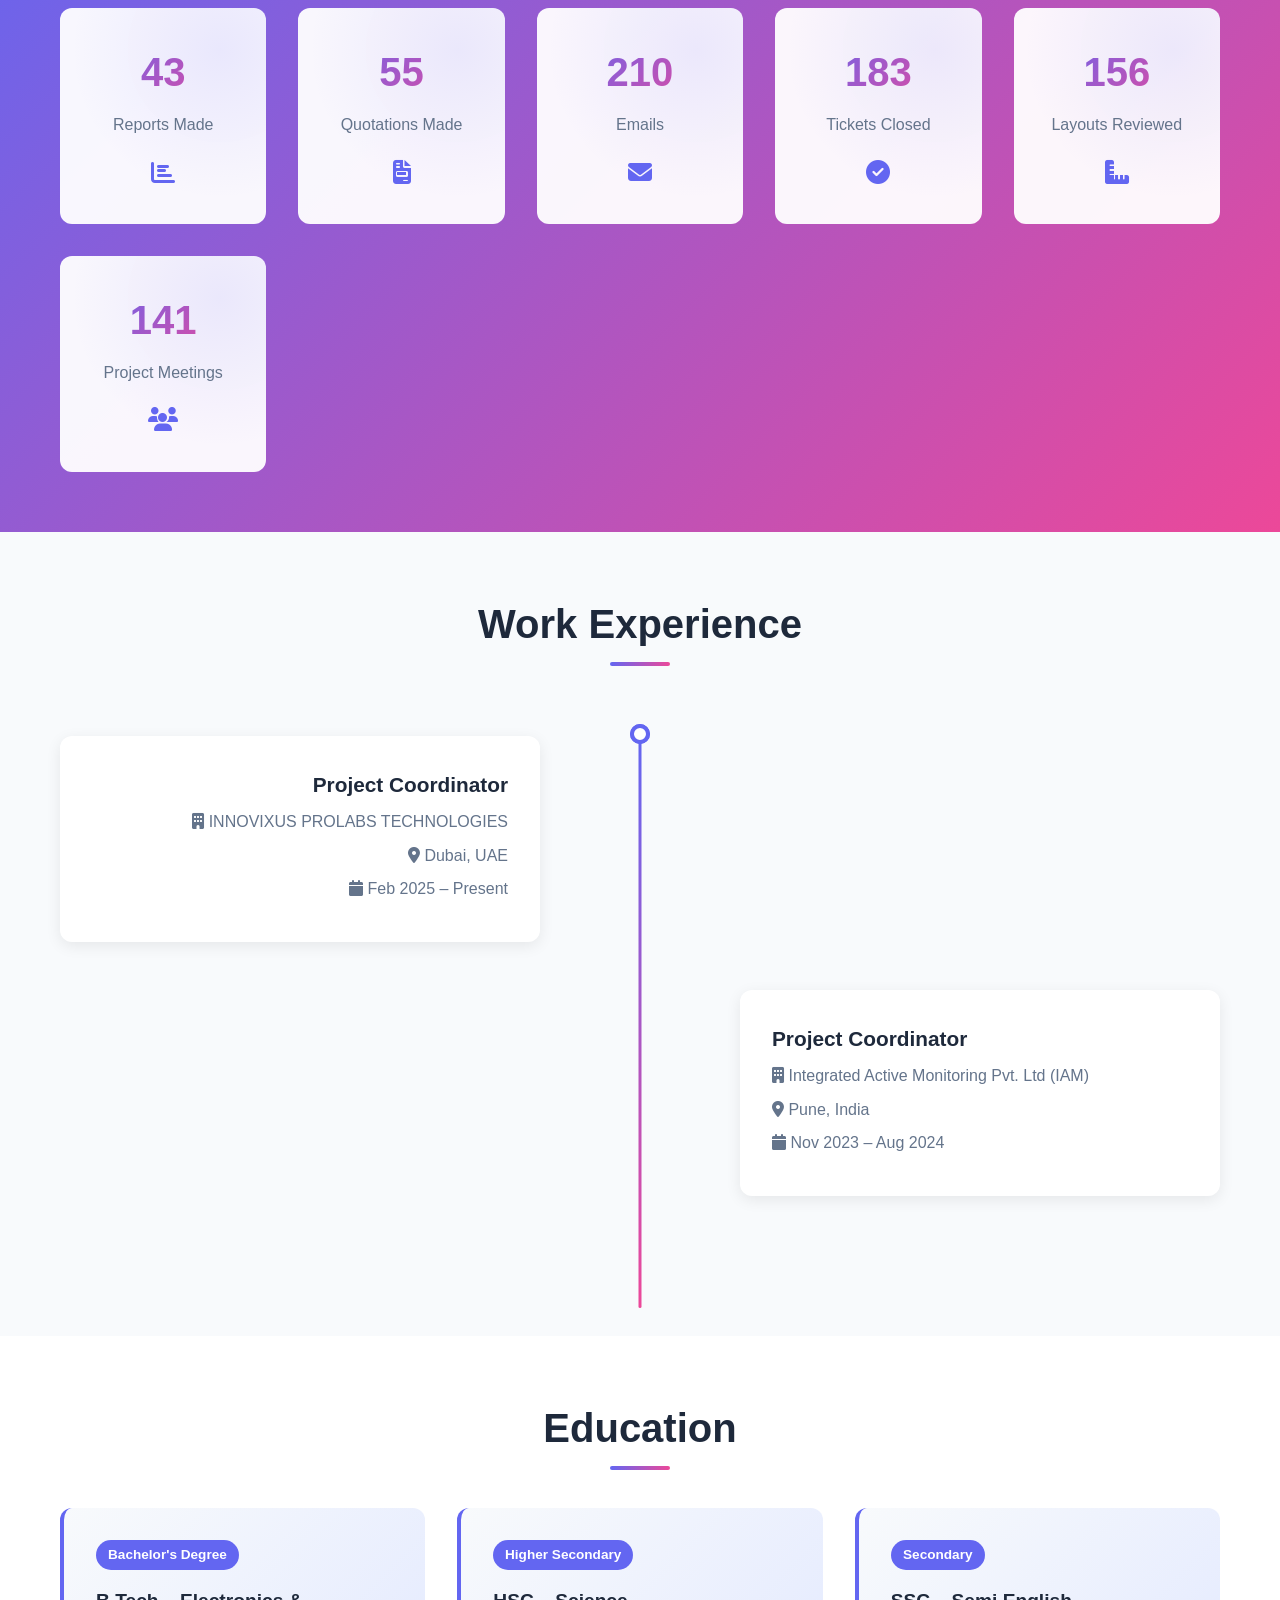
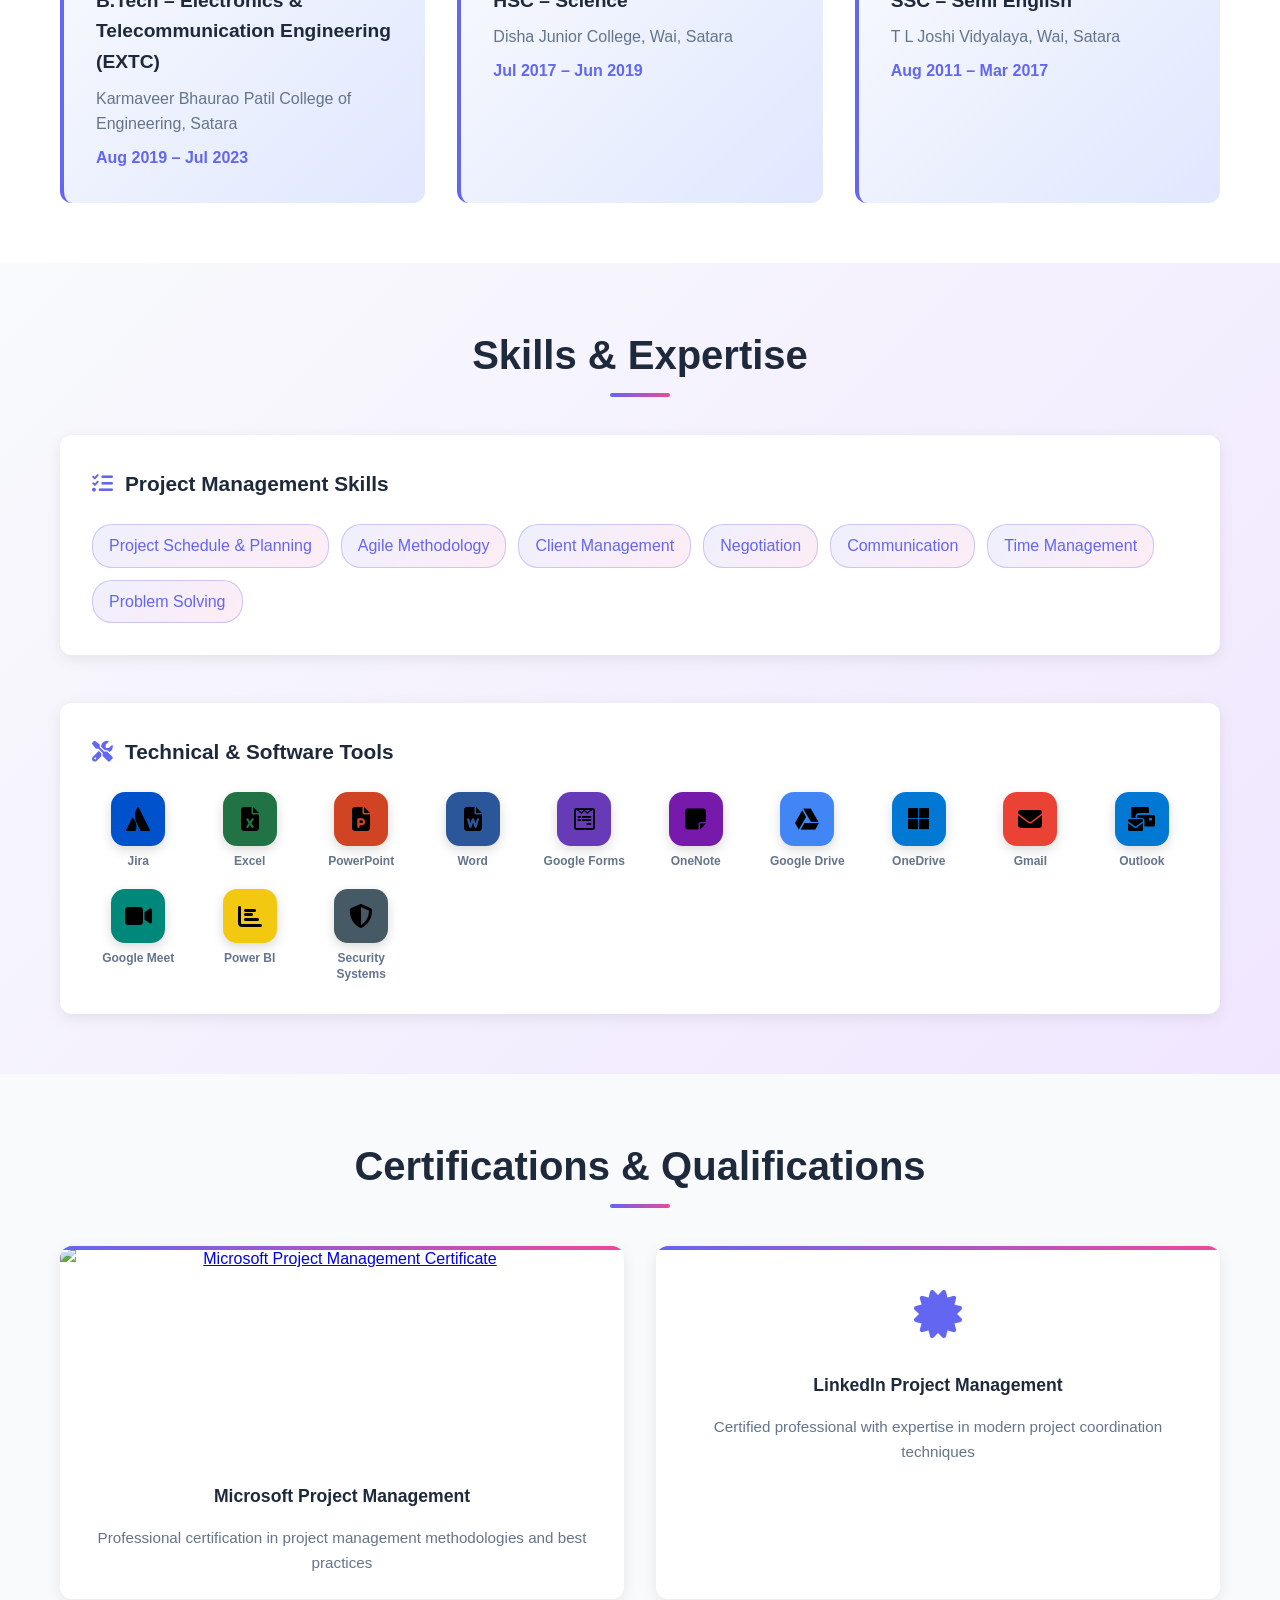
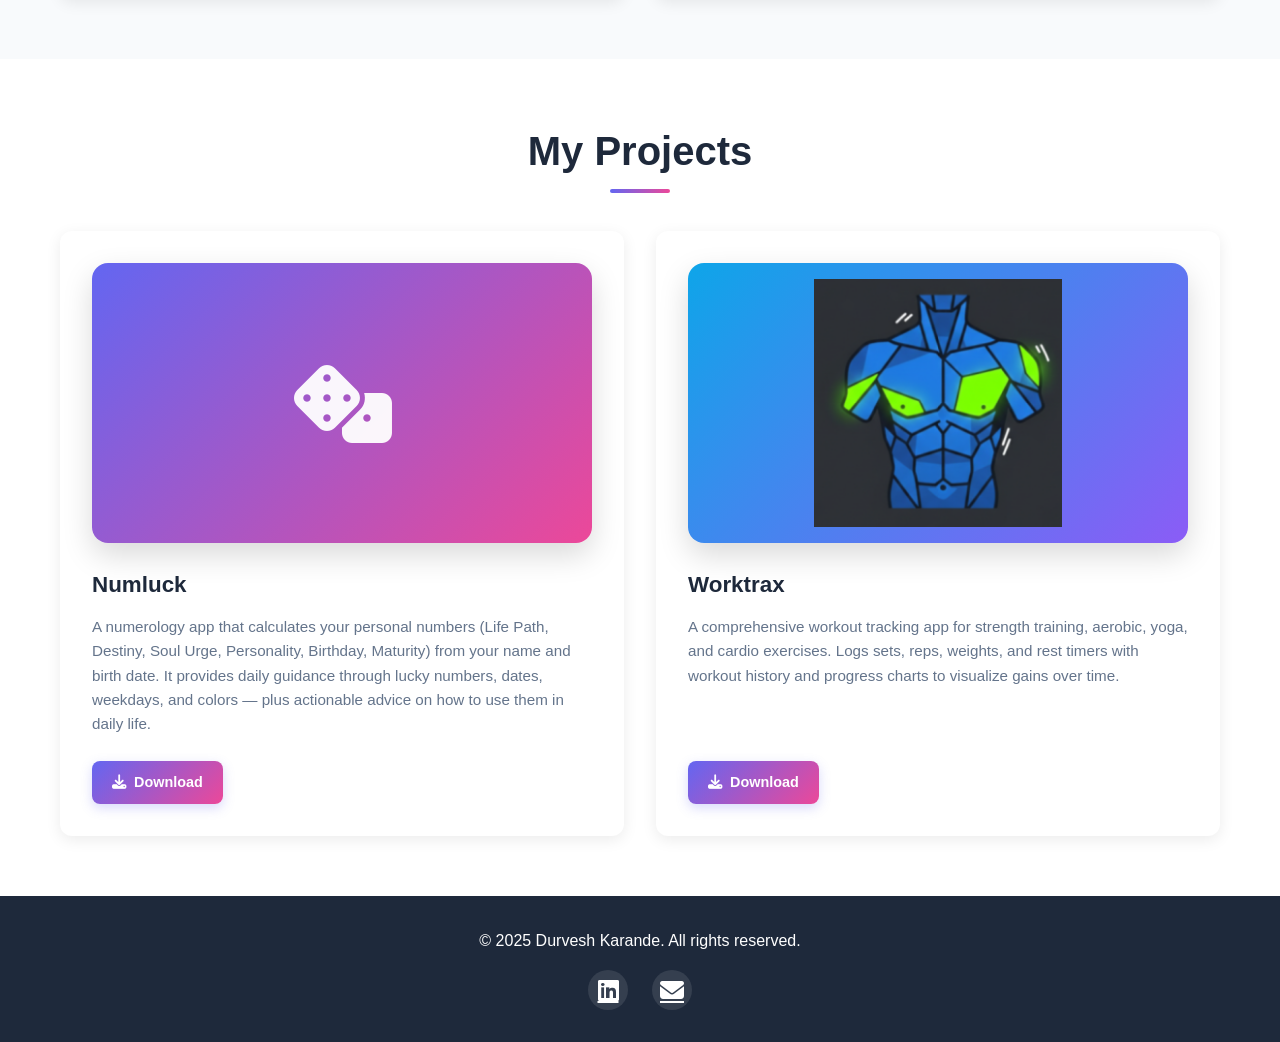
==== commit 4be0dea7: "Fix modal not loading due to JS cache — update cache-buster and use direct inline styles - Change sc" ====
--- a/index.html
+++ b/index.html
@@ -469,6 +469,6 @@
         </div>
     </div>
 
-    <script src="js/script.js?v=3d-anim"></script>
+    <script src="js/script.js?v=modal-v2"></script>
 </body>
 </html>
